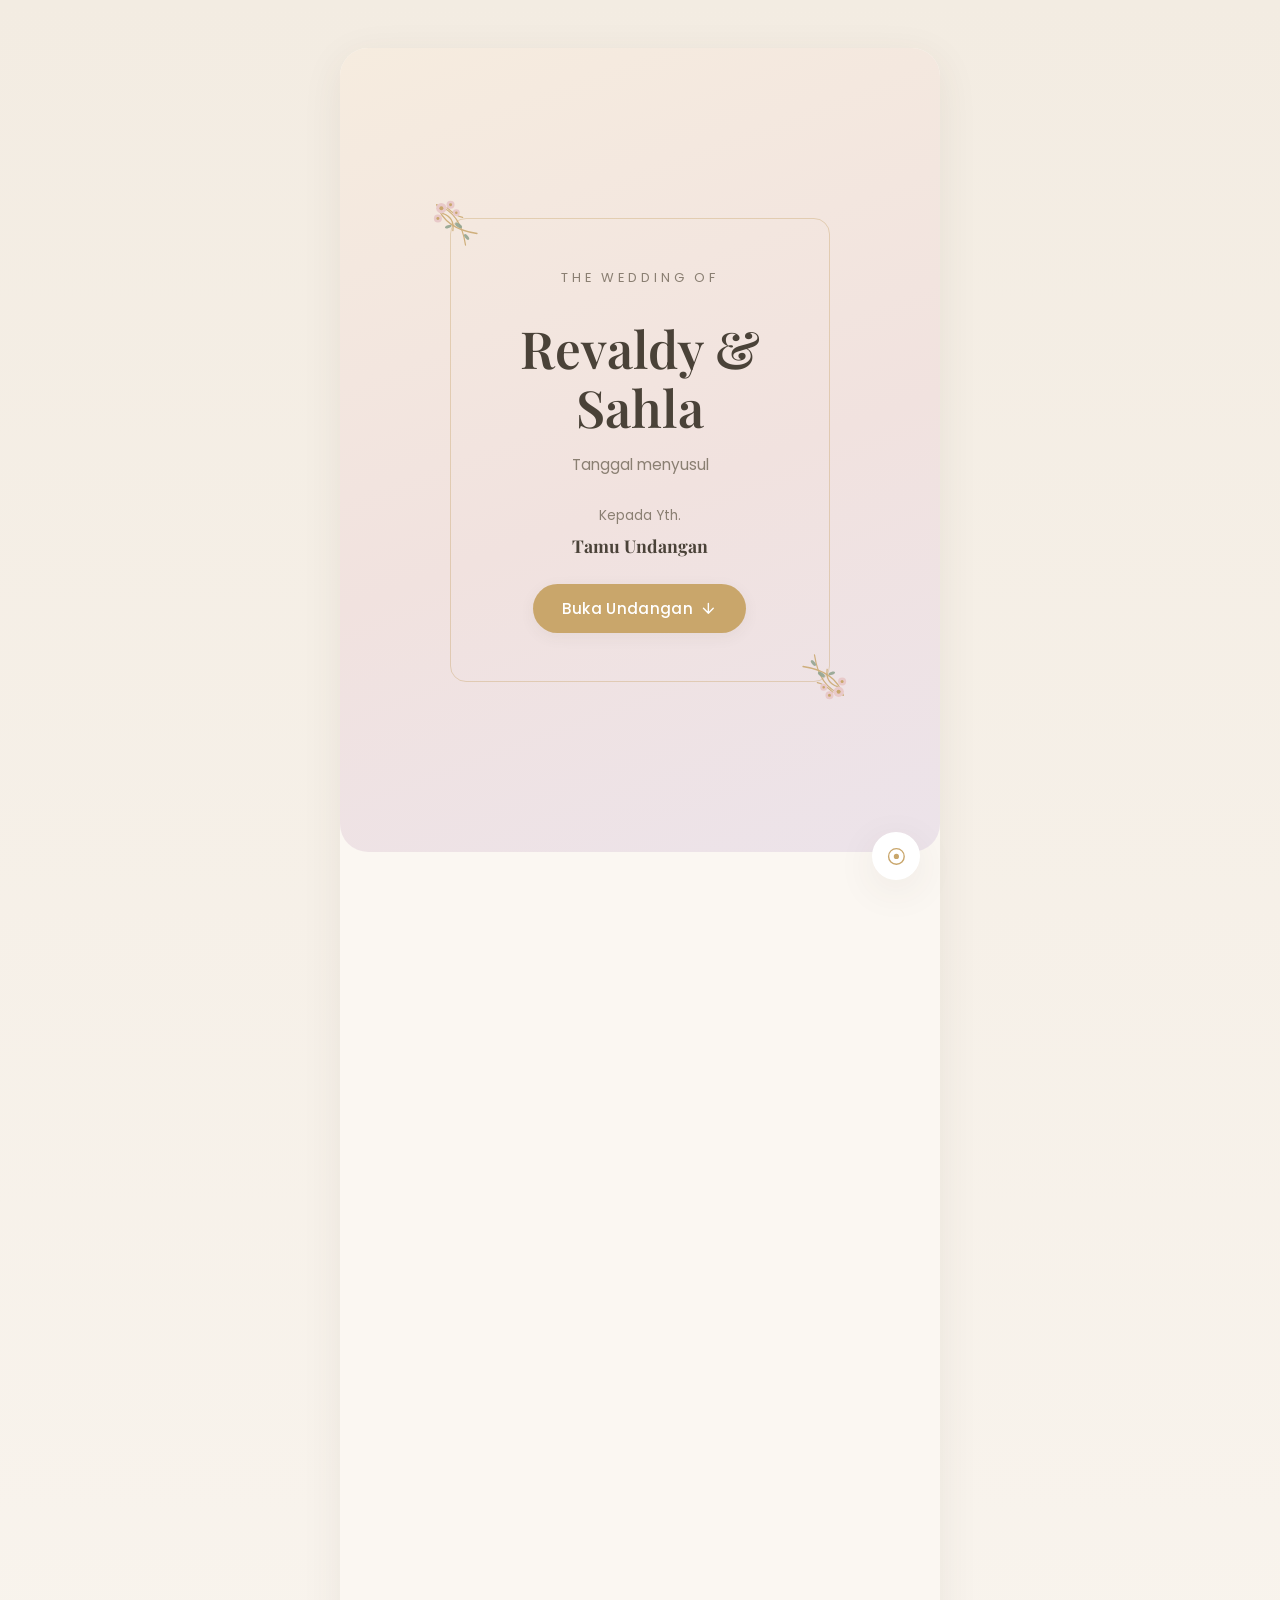
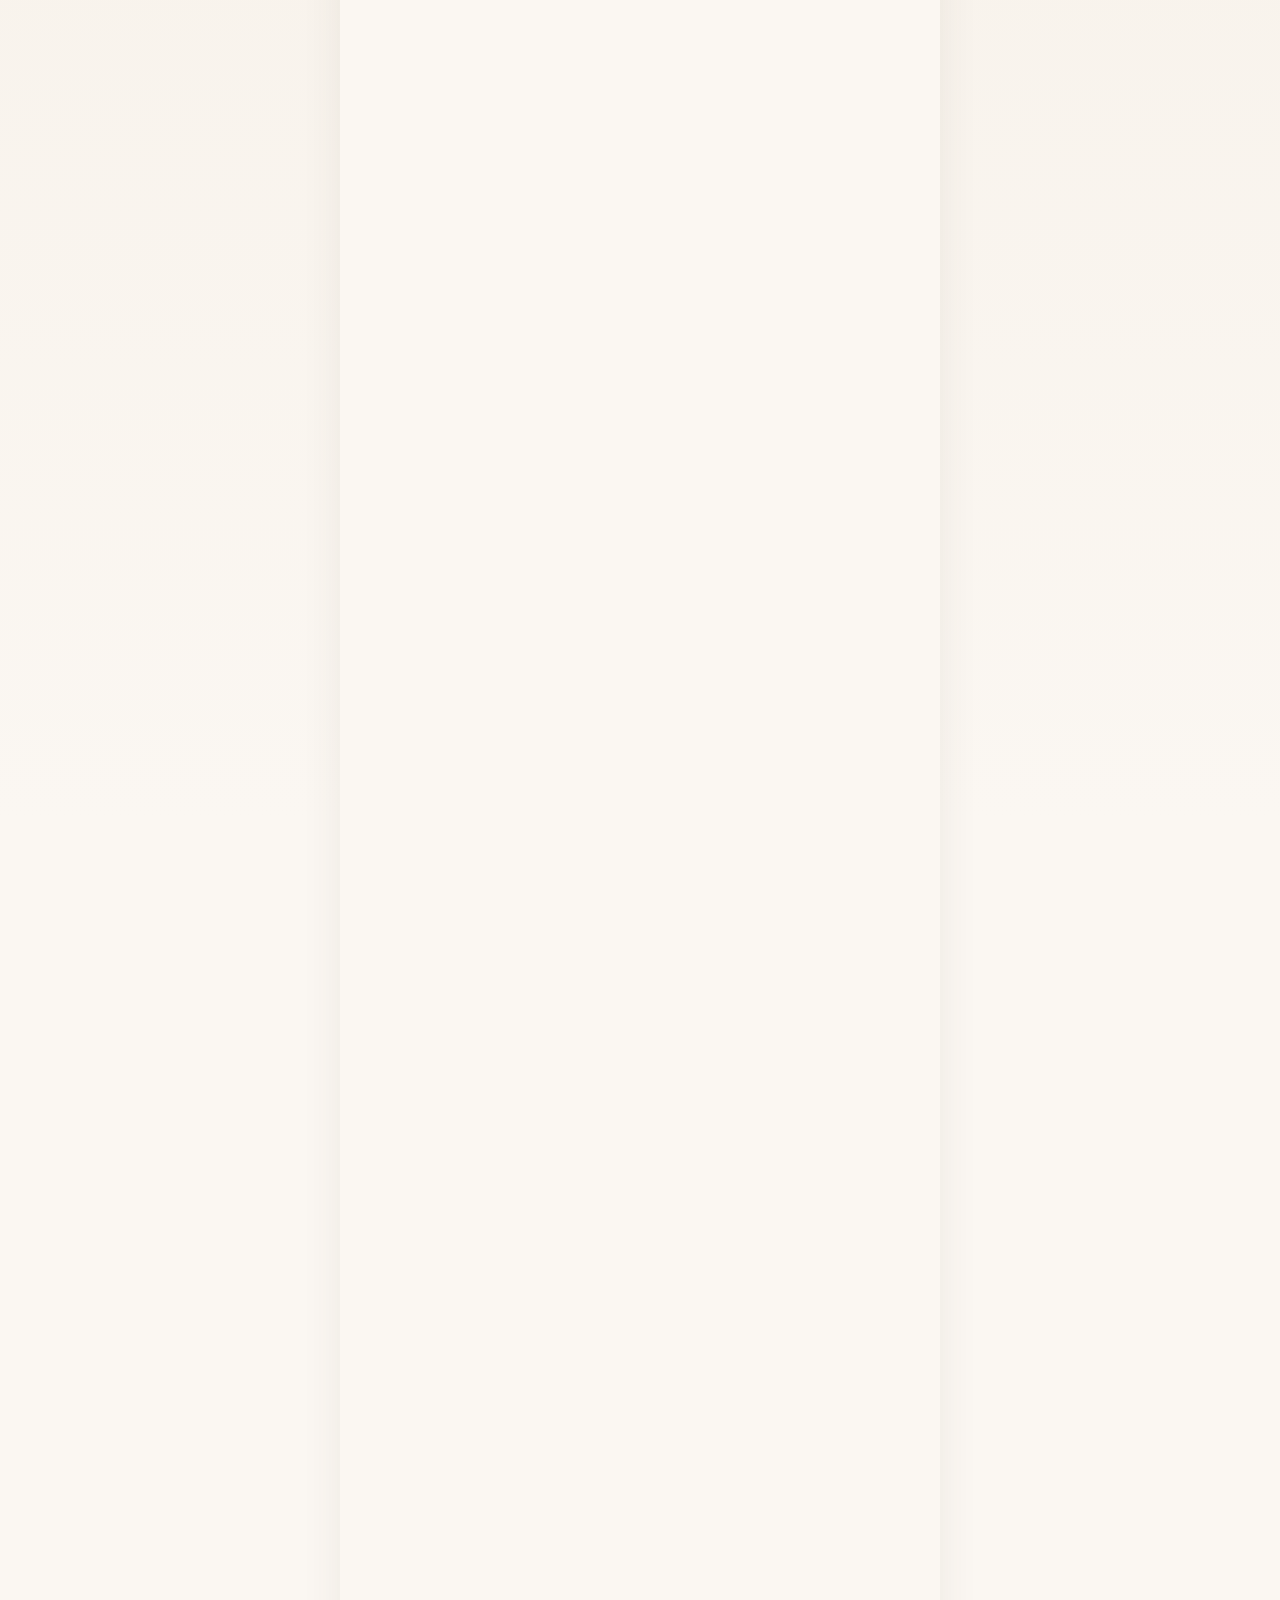
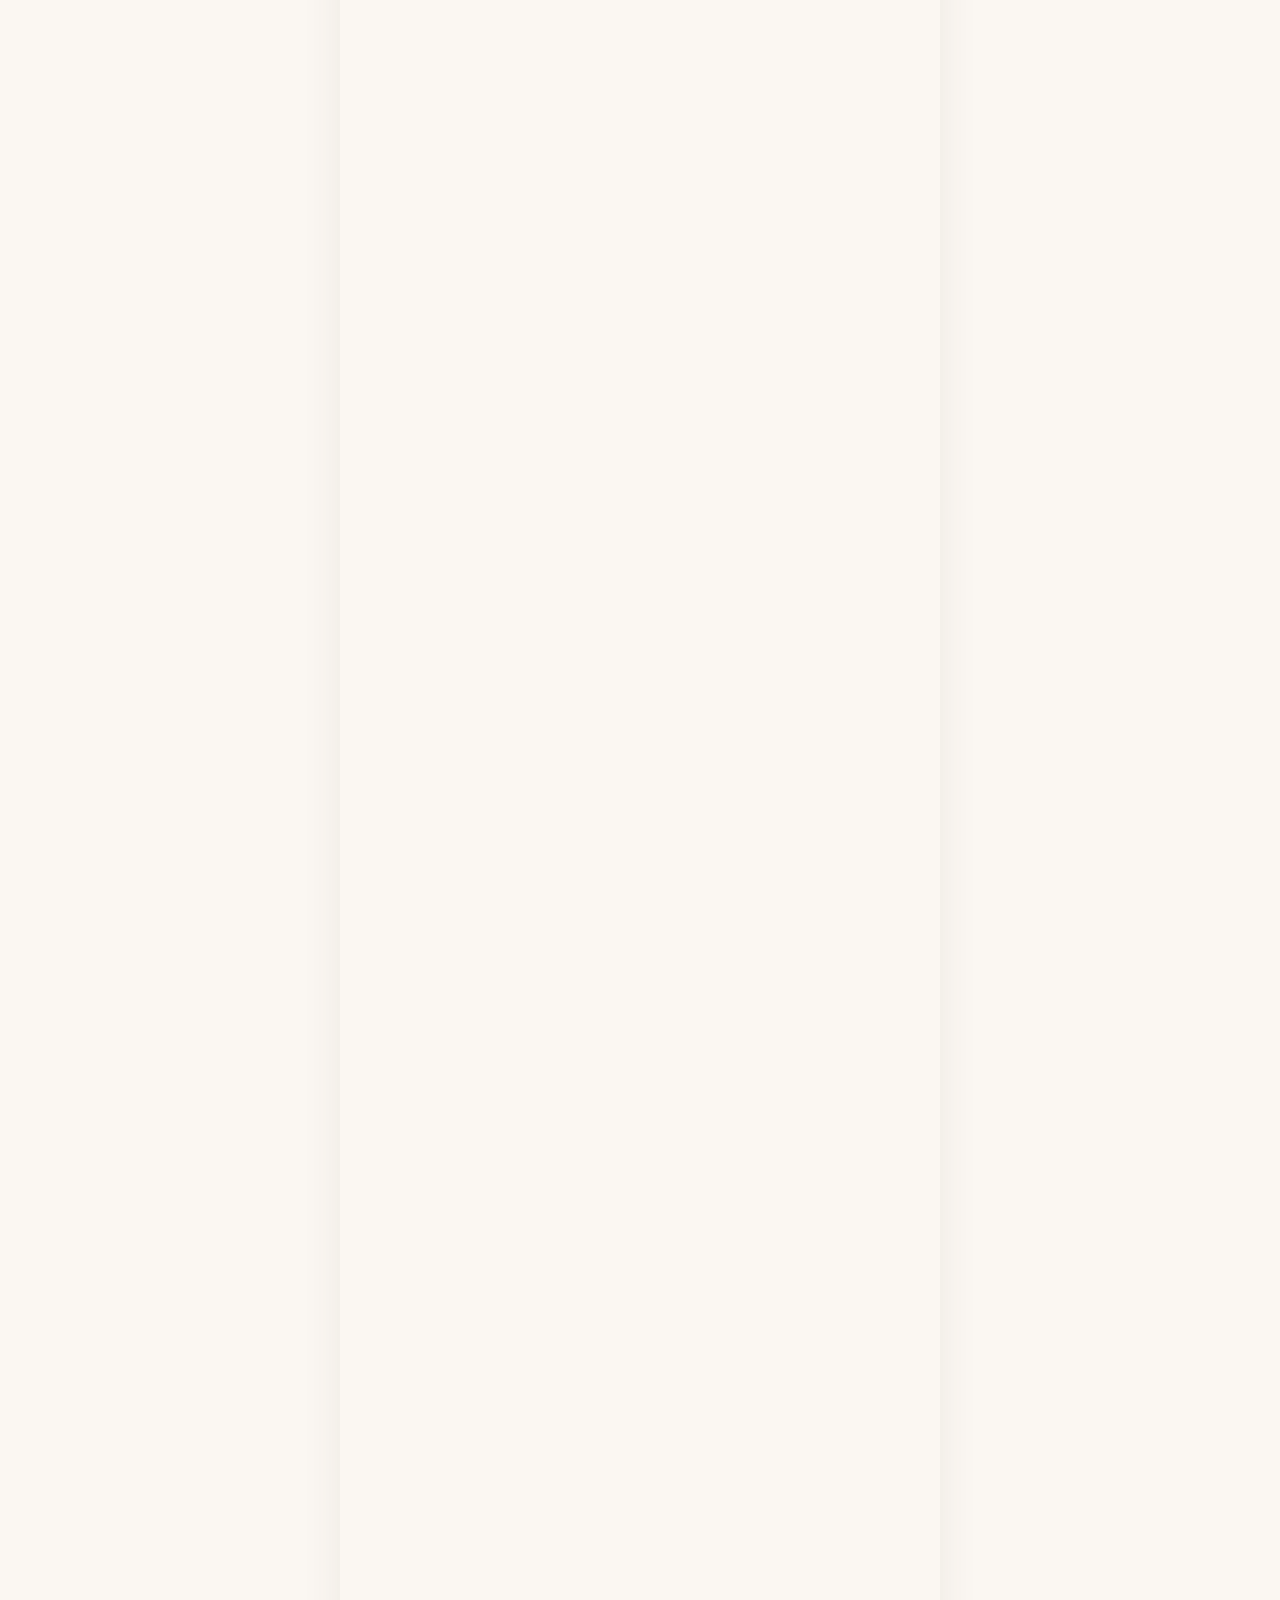
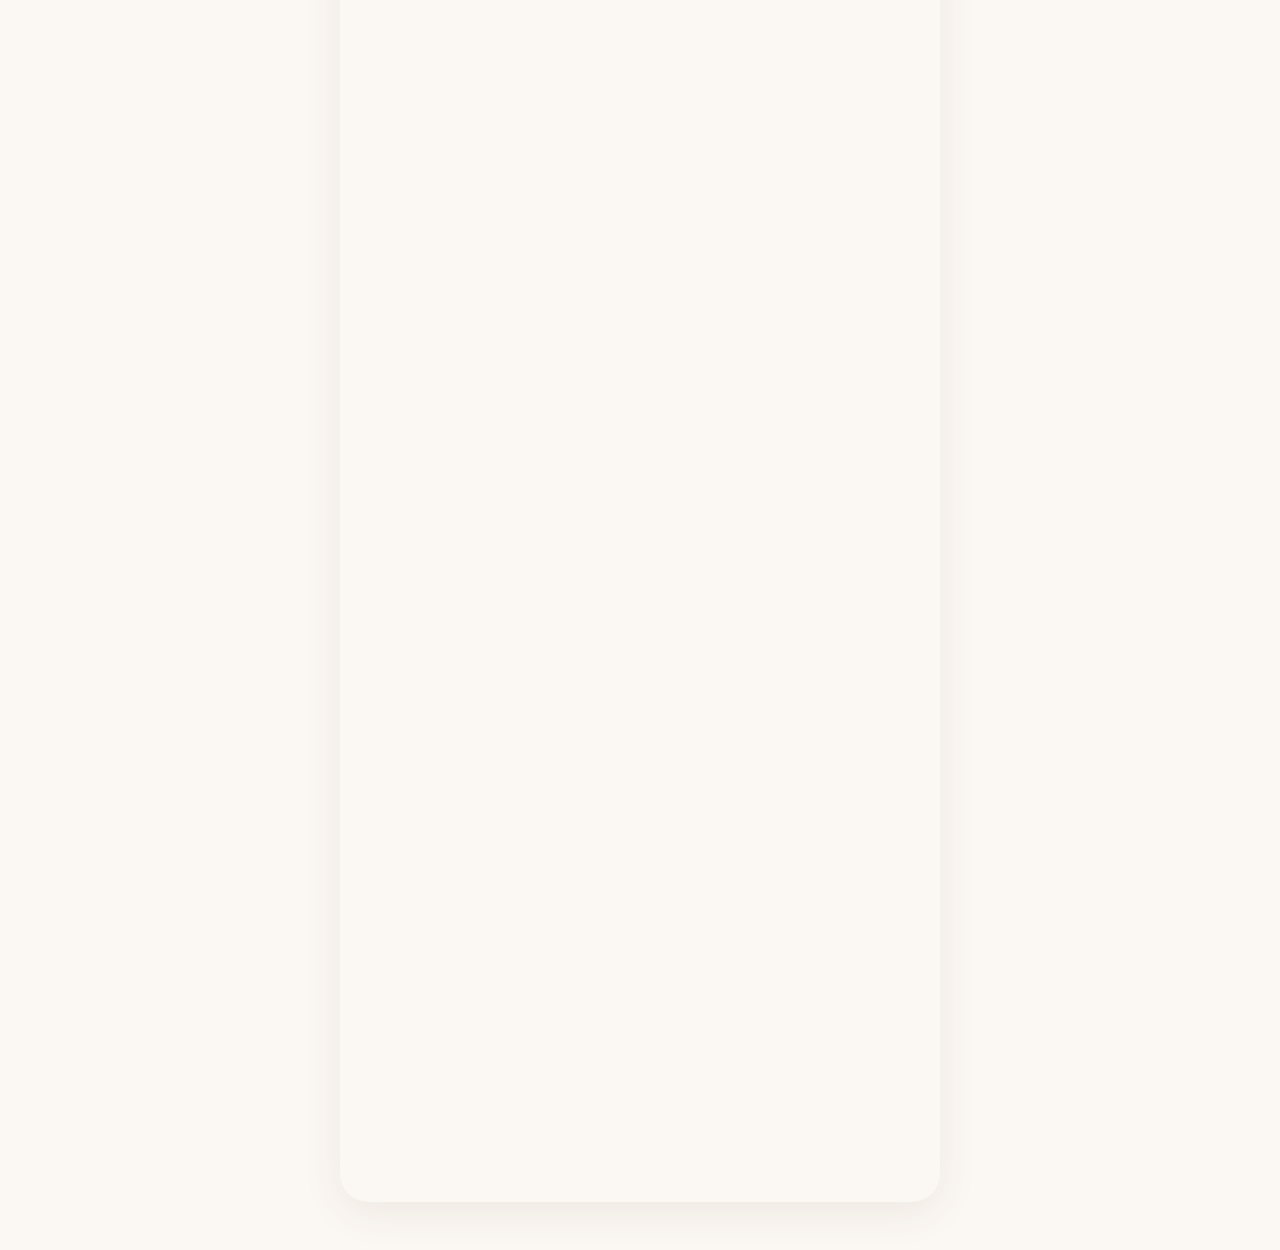
==== revaldy-sahla/index.html @ d9911d22 "Add wedding invitation for Revaldy & Sahla New couple folder duplicated from /demo/, following the s" ====
<!doctype html>
<html lang="id">
<head>
  <meta charset="UTF-8" />
  <meta name="viewport" content="width=device-width, initial-scale=1, viewport-fit=cover" />
  <title>Undangan Pernikahan Revaldy & Sahla</title>
  <meta name="description" content="Undangan pernikahan digital Revaldy & Sahla — dipersembahkan oleh Mounstory." />
  <link rel="preconnect" href="https://fonts.googleapis.com" />
  <link rel="preconnect" href="https://fonts.gstatic.com" crossorigin />
  <link href="https://fonts.googleapis.com/css2?family=Playfair+Display:wght@500;600;700&family=Poppins:wght@300;400;500;600&display=swap" rel="stylesheet" />
  <link rel="stylesheet" href="../assets/css/base.css" />
  <link rel="stylesheet" href="../assets/css/invitation.css" />
  <link rel="stylesheet" href="style.css" />
</head>
<body>

  <!-- Cover / opening screen -->
  <div class="cover" id="cover">
    <div class="cover__frame">
      <p class="cover__eyebrow">The Wedding Of</p>
      <h1 class="cover__names" id="coverNames">&nbsp;</h1>
      <p class="cover__date" id="coverDate"></p>
      <p class="cover__guest">
        Kepada Yth.
        <strong id="guestNamePreview"><span id="guestName">Tamu Undangan</span></strong>
      </p>
      <button type="button" class="btn btn-primary cover__open-btn" id="openInvitationBtn">
        Buka Undangan
        <svg viewBox="0 0 24 24" fill="none" stroke="currentColor" stroke-width="2" stroke-linecap="round" stroke-linejoin="round"><path d="M12 5v14M19 12l-7 7-7-7"/></svg>
      </button>
    </div>
  </div>

  <div class="invitation-shell">
    <main class="invitation-content" id="invitationContent">

      <!-- Sapaan personal -->
      <section class="section greeting">
        <p class="eyebrow reveal">Undangan Pernikahan</p>
        <h2 class="greeting__names reveal reveal-delay-1" id="greetingNames" style="font-family: var(--font-serif); font-size: clamp(1.8rem, 5vw + 0.5rem, 2.6rem);">&nbsp;</h2>
        <div class="ornament reveal reveal-delay-1"></div>
        <p class="greeting__to reveal reveal-delay-2" style="margin-top: 1.75rem;">Kepada Yth. Bapak/Ibu/Saudara/i</p>
        <p class="greeting__name reveal reveal-delay-2" id="guestNameDisplay">Tamu Undangan</p>
        <p class="greeting__quote reveal reveal-delay-3">
          "Dan di antara tanda-tanda kekuasaan-Nya ialah Dia menciptakan untukmu pasangan dari jenismu sendiri, supaya kamu cenderung dan merasa tenteram kepadanya, dan dijadikan-Nya di antaramu rasa kasih dan sayang." — QS. Ar-Rum: 21
        </p>
      </section>

      <!-- Countdown -->
      <section class="section">
        <div class="section__header">
          <p class="eyebrow reveal">Menuju Hari Bahagia</p>
          <h2 class="section__title reveal reveal-delay-1">Countdown</h2>
        </div>
        <div class="countdown reveal reveal-delay-2" id="countdown">
          <div class="countdown__item">
            <span class="countdown__value" data-unit="days">0</span>
            <span class="countdown__label">Hari</span>
          </div>
          <div class="countdown__item">
            <span class="countdown__value" data-unit="hours">00</span>
            <span class="countdown__label">Jam</span>
          </div>
          <div class="countdown__item">
            <span class="countdown__value" data-unit="minutes">00</span>
            <span class="countdown__label">Menit</span>
          </div>
          <div class="countdown__item">
            <span class="countdown__value" data-unit="seconds">00</span>
            <span class="countdown__label">Detik</span>
          </div>
        </div>
      </section>

      <!-- Couple profiles -->
      <section class="section">
        <div class="section__header">
          <p class="eyebrow reveal">Mempelai</p>
          <h2 class="section__title reveal reveal-delay-1">Kedua Mempelai</h2>
        </div>
        <div class="couple-grid">
          <div class="couple-card reveal reveal-delay-1">
            <img class="couple-card__photo" id="groomPhoto" src="" alt="" />
            <h3 class="couple-card__name" id="groomFullName">&nbsp;</h3>
            <p class="couple-card__order" id="groomOrder"></p>
            <p class="couple-card__parents" id="groomParents"></p>
          </div>
          <p class="couple-and reveal">&amp;</p>
          <div class="couple-card reveal reveal-delay-2">
            <img class="couple-card__photo" id="bridePhoto" src="" alt="" />
            <h3 class="couple-card__name" id="brideFullName">&nbsp;</h3>
            <p class="couple-card__order" id="brideOrder"></p>
            <p class="couple-card__parents" id="brideParents"></p>
          </div>
        </div>
      </section>

      <!-- Event details -->
      <section class="section">
        <div class="section__header">
          <p class="eyebrow reveal">Waktu &amp; Tempat</p>
          <h2 class="section__title reveal reveal-delay-1">Acara</h2>
        </div>
        <div class="event-grid">
          <div class="event-card reveal reveal-delay-1" data-event="akad">
            <p class="event-card__label"></p>
            <p class="event-card__date"></p>
            <p class="event-card__time"></p>
            <p class="event-card__venue"></p>
            <p class="event-card__address"></p>
            <a class="btn btn-outline event-card__maps" href="#" target="_blank" rel="noopener">Buka di Google Maps</a>
          </div>
          <div class="event-card reveal reveal-delay-2" data-event="resepsi">
            <p class="event-card__label"></p>
            <p class="event-card__date"></p>
            <p class="event-card__time"></p>
            <p class="event-card__venue"></p>
            <p class="event-card__address"></p>
            <a class="btn btn-outline event-card__maps" href="#" target="_blank" rel="noopener">Buka di Google Maps</a>
          </div>
        </div>
      </section>

      <!-- Gallery -->
      <section class="section">
        <div class="section__header">
          <p class="eyebrow reveal">Galeri</p>
          <h2 class="section__title reveal reveal-delay-1">Momen Kami</h2>
        </div>
        <div class="gallery-grid" id="galleryGrid"></div>
      </section>

      <!-- RSVP -->
      <section class="section">
        <div class="section__header">
          <p class="eyebrow reveal">RSVP</p>
          <h2 class="section__title reveal reveal-delay-1">Konfirmasi Kehadiran</h2>
          <p class="section__subtitle reveal reveal-delay-2">Mohon konfirmasi kehadiran Anda sebelum hari-H agar kami dapat mempersiapkan acara dengan baik.</p>
        </div>
        <form class="reveal reveal-delay-2" id="rsvpForm">
          <div class="form-field">
            <label for="rsvpName">Nama</label>
            <input type="text" id="rsvpName" name="rsvpName" placeholder="Nama lengkap" required />
          </div>
          <div class="form-field">
            <label for="rsvpGuests">Jumlah Tamu</label>
            <select id="rsvpGuests" name="rsvpGuests">
              <option value="1">1 orang</option>
              <option value="2">2 orang</option>
              <option value="3">3 orang</option>
              <option value="4">4 orang</option>
            </select>
          </div>
          <div class="form-field">
            <label>Konfirmasi Kehadiran</label>
            <div class="radio-group">
              <label class="radio-option">
                <input type="radio" name="rsvpAttendance" value="Hadir" checked />
                <span>Hadir</span>
              </label>
              <label class="radio-option">
                <input type="radio" name="rsvpAttendance" value="Tidak Hadir" />
                <span>Tidak Hadir</span>
              </label>
            </div>
          </div>
          <button type="submit" class="btn btn-primary btn-block">Kirim Konfirmasi</button>
          <p class="form-note" id="rsvpNote"></p>
        </form>
      </section>

      <!-- Digital gift / amplop -->
      <section class="section">
        <div class="section__header">
          <p class="eyebrow reveal">Amplop Digital</p>
          <h2 class="section__title reveal reveal-delay-1">Tanda Kasih</h2>
        </div>
        <p class="gift-intro reveal reveal-delay-1" id="giftNote"></p>
        <div class="reveal reveal-delay-2" id="banksList"></div>
        <div class="qris-card reveal reveal-delay-3" id="qrisCard" style="display:none;">
          <img id="qrisImage" src="" alt="QRIS" />
          <p>Scan kode QRIS di atas menggunakan aplikasi e-wallet atau m-banking favoritmu.</p>
        </div>
      </section>

      <!-- Wishes & prayers -->
      <section class="section">
        <div class="section__header">
          <p class="eyebrow reveal">Ucapan &amp; Doa</p>
          <h2 class="section__title reveal reveal-delay-1">Kirim Ucapan</h2>
        </div>
        <ul class="wishes-list reveal reveal-delay-1" id="wishesList"></ul>
        <form class="reveal reveal-delay-2" id="wishesForm">
          <div class="form-field">
            <label for="wishName">Nama</label>
            <input type="text" id="wishName" name="wishName" placeholder="Nama kamu" />
          </div>
          <div class="form-field">
            <label>Kehadiran</label>
            <div class="radio-group">
              <label class="radio-option">
                <input type="radio" name="wishAttendance" value="Hadir" checked />
                <span>Hadir</span>
              </label>
              <label class="radio-option">
                <input type="radio" name="wishAttendance" value="Tidak Hadir" />
                <span>Tidak Hadir</span>
              </label>
            </div>
          </div>
          <div class="form-field">
            <label for="wishMessage">Ucapan &amp; Doa</label>
            <textarea id="wishMessage" name="wishMessage" placeholder="Tuliskan ucapan dan doa terbaikmu..." required></textarea>
          </div>
          <button type="submit" class="btn btn-primary btn-block">Kirim Ucapan</button>
        </form>
      </section>

      <!-- Footer -->
      <footer class="invitation-footer">
        <p class="invitation-footer__quote reveal">Terima kasih atas doa dan restu yang telah diberikan.</p>
        <p class="reveal reveal-delay-1" id="footerNames">&nbsp;</p>
        <p class="reveal reveal-delay-2" style="margin-top: 1.5rem;">Dipersembahkan oleh <a href="https://mounstory.com" style="color: var(--color-primary); text-decoration:none;">Mounstory</a></p>
      </footer>

    </main>
  </div>

  <!-- Floating music toggle -->
  <button type="button" class="music-toggle" id="musicToggle" aria-label="Putar / jeda musik">
    <svg class="music-toggle__disc" viewBox="0 0 24 24" fill="none" stroke="currentColor" stroke-width="1.6">
      <circle cx="12" cy="12" r="9"/>
      <circle cx="12" cy="12" r="2.2" fill="currentColor"/>
    </svg>
  </button>

  <!-- Gallery lightbox -->
  <div class="lightbox" id="lightbox">
    <button type="button" class="lightbox__close" aria-label="Tutup">&times;</button>
    <img src="" alt="Pratinjau galeri" />
  </div>

  <script src="../assets/js/animations.js"></script>
  <script src="../assets/js/invitation.js"></script>
  <script>
    Mounstory.Invitation.init("data.json");
    document.getElementById("guestNameDisplay").textContent = Mounstory.Invitation.getGuestName();
  </script>
</body>
</html>
---- assets/css/base.css ----
/* ==========================================================================
   Mounstory — base.css
   Shared reset, design tokens, typography and small utilities used by
   every page (portfolio landing page + every couple's invitation page).
   ========================================================================== */

:root {
  /* Palette — soft / pastel, overridable per couple via a page-level
     <style> block or a small per-folder stylesheet loaded after this one. */
  --color-bg: #fbf7f2;
  --color-surface: #ffffff;
  --color-primary: #c9a66b;      /* muted gold accent */
  --color-primary-dark: #a9865065;
  --color-secondary: #e8c9c9;    /* blush pink */
  --color-accent: #93a591;       /* soft sage */
  --color-text: #4a4238;
  --color-text-light: #8a7f72;
  --color-border: #ece2d6;
  --color-success: #7a9c7e;
  --color-danger: #c98787;

  --font-serif: "Playfair Display", "Georgia", serif;
  --font-sans: "Poppins", "Segoe UI", sans-serif;

  --radius-sm: 8px;
  --radius-md: 16px;
  --radius-lg: 28px;

  --shadow-card: 0 10px 40px rgba(74, 66, 56, 0.08);
  --shadow-soft: 0 4px 16px rgba(74, 66, 56, 0.06);

  --transition-fast: 250ms ease-in-out;
  --transition-base: 400ms ease-in-out;
  --transition-slow: 600ms ease-in-out;

  --card-max-width: 600px;
}

*,
*::before,
*::after {
  box-sizing: border-box;
}

html {
  -webkit-text-size-adjust: 100%;
  scroll-behavior: smooth;
}

body {
  margin: 0;
  background: var(--color-bg);
  color: var(--color-text);
  font-family: var(--font-sans);
  font-size: clamp(0.95rem, 0.9rem + 0.3vw, 1.05rem);
  line-height: 1.65;
  -webkit-font-smoothing: antialiased;
}

img {
  max-width: 100%;
  display: block;
}

h1, h2, h3, h4 {
  font-family: var(--font-serif);
  font-weight: 600;
  margin: 0 0 0.5em;
  color: var(--color-text);
}

p {
  margin: 0 0 1em;
}

a {
  color: inherit;
}

button {
  font-family: inherit;
}

ul, ol {
  padding-left: 1.2em;
}

/* Buttons ---------------------------------------------------------------- */

.btn {
  display: inline-flex;
  align-items: center;
  justify-content: center;
  gap: 0.5em;
  border: none;
  cursor: pointer;
  border-radius: 999px;
  padding: 0.85em 1.9em;
  font-size: clamp(0.85rem, 0.8rem + 0.2vw, 0.95rem);
  font-family: var(--font-sans);
  font-weight: 500;
  letter-spacing: 0.02em;
  text-decoration: none;
  transition: transform var(--transition-fast), box-shadow var(--transition-fast),
    opacity var(--transition-fast), background-color var(--transition-fast);
  will-change: transform;
}

.btn:active {
  transform: scale(0.96);
}

.btn:hover {
  transform: translateY(-2px) scale(1.02);
}

.btn-primary {
  background: var(--color-primary);
  color: #fff;
  box-shadow: var(--shadow-soft);
}

.btn-primary:hover {
  box-shadow: 0 8px 22px rgba(201, 166, 107, 0.35);
}

.btn-outline {
  background: transparent;
  color: var(--color-primary);
  border: 1.5px solid var(--color-primary);
}

.btn-outline:hover {
  background: rgba(201, 166, 107, 0.08);
}

.btn-block {
  width: 100%;
}

.btn:disabled {
  opacity: 0.5;
  cursor: not-allowed;
  transform: none;
}

/* Scroll reveal ------------------------------------------------------------
   Elements start hidden + offset, JS toggles .is-visible via
   IntersectionObserver when they enter the viewport. */

.reveal {
  opacity: 0;
  transform: translateY(28px);
  transition: opacity var(--transition-slow), transform var(--transition-slow);
}

.reveal.is-visible {
  opacity: 1;
  transform: translateY(0);
}

.reveal-delay-1 { transition-delay: 80ms; }
.reveal-delay-2 { transition-delay: 160ms; }
.reveal-delay-3 { transition-delay: 240ms; }
.reveal-delay-4 { transition-delay: 320ms; }

@media (prefers-reduced-motion: reduce) {
  html {
    scroll-behavior: auto;
  }
  .reveal,
  .btn,
  * {
    transition-duration: 1ms !important;
    animation-duration: 1ms !important;
  }
}

/* Small helpers ------------------------------------------------------------ */

.container {
  width: 100%;
  max-width: 1100px;
  margin: 0 auto;
  padding: 0 1.25rem;
}

.eyebrow {
  font-size: clamp(0.7rem, 0.65rem + 0.2vw, 0.8rem);
  letter-spacing: 0.25em;
  text-transform: uppercase;
  color: var(--color-primary);
  font-weight: 600;
}

.visually-hidden {
  position: absolute;
  width: 1px;
  height: 1px;
  overflow: hidden;
  clip: rect(0 0 0 0);
  white-space: nowrap;
}

.toast {
  position: fixed;
  left: 50%;
  bottom: 1.5rem;
  transform: translate(-50%, 20px);
  background: var(--color-text);
  color: #fff;
  padding: 0.7em 1.3em;
  border-radius: 999px;
  font-size: 0.85rem;
  opacity: 0;
  pointer-events: none;
  transition: opacity var(--transition-base), transform var(--transition-base);
  z-index: 999;
  box-shadow: var(--shadow-card);
}

.toast.is-visible {
  opacity: 1;
  transform: translate(-50%, 0);
}
---- assets/css/invitation.css ----
/* ==========================================================================
   Mounstory — invitation.css
   Styles for a single couple's invitation page (e.g. /demo/index.html).
   Mobile-first; the card is centered with a max-width from the tablet
   breakpoint up so it keeps reading like an invitation card, not a website.
   ========================================================================== */

body.invitation-body {
  background: linear-gradient(180deg, #f3ece2 0%, #fbf7f2 40%);
  min-height: 100vh;
}

.invitation-shell {
  position: relative;
  width: 100%;
  max-width: var(--card-max-width);
  margin: 0 auto;
  background: var(--color-bg);
  overflow: hidden;
  min-height: 100vh;
}

@media (min-width: 480px) {
  .invitation-shell {
    box-shadow: var(--shadow-card);
    margin-top: 2rem;
    margin-bottom: 2rem;
    min-height: calc(100vh - 4rem);
    border-radius: var(--radius-lg);
  }
}

@media (min-width: 1024px) {
  .invitation-shell {
    margin-top: 3rem;
    margin-bottom: 3rem;
    min-height: calc(100vh - 6rem);
  }
}

/* Cover / opening screen --------------------------------------------------- */

.cover {
  position: fixed;
  inset: 0;
  z-index: 50;
  display: flex;
  flex-direction: column;
  align-items: center;
  justify-content: center;
  text-align: center;
  padding: 2rem 1.5rem;
  background: linear-gradient(160deg, #f6ecdf 0%, #f1e2df 55%, #ece3ea 100%);
  transition: opacity var(--transition-slow), visibility var(--transition-slow);
}

@media (min-width: 480px) {
  .cover {
    left: 50%;
    transform: translateX(-50%);
    width: 100%;
    max-width: var(--card-max-width);
    border-radius: var(--radius-lg);
    top: 2rem;
    bottom: 2rem;
    height: auto;
  }
}

@media (min-width: 1024px) {
  .cover {
    top: 3rem;
    bottom: 3rem;
  }
}

.cover.is-closing {
  opacity: 0;
  visibility: hidden;
  pointer-events: none;
}

.cover__frame {
  border: 1px solid rgba(201, 166, 107, 0.4);
  border-radius: var(--radius-md);
  padding: clamp(1.75rem, 6vw, 3rem) clamp(1.25rem, 5vw, 2rem);
  width: 100%;
  max-width: 380px;
  animation: coverFrameIn 900ms ease-in-out;
}

@keyframes coverFrameIn {
  from { opacity: 0; transform: translateY(16px); }
  to { opacity: 1; transform: translateY(0); }
}

.cover__eyebrow {
  font-size: clamp(0.7rem, 0.65rem + 0.2vw, 0.85rem);
  letter-spacing: 0.3em;
  text-transform: uppercase;
  color: var(--color-text-light);
}

.cover__names {
  font-family: var(--font-serif);
  font-size: clamp(2.1rem, 6vw + 0.5rem, 3.2rem);
  line-height: 1.15;
  margin: 0.6em 0 0.3em;
  color: var(--color-text);
}

.cover__names span {
  display: block;
  font-size: 0.5em;
  font-family: var(--font-sans);
  letter-spacing: 0.3em;
  color: var(--color-primary);
  margin: 0.3em 0;
}

.cover__date {
  font-size: clamp(0.85rem, 0.8rem + 0.2vw, 1rem);
  color: var(--color-text-light);
  margin-bottom: 1.75rem;
}

.cover__guest {
  font-size: 0.85rem;
  color: var(--color-text-light);
  margin-bottom: 1.5rem;
}

.cover__guest strong {
  display: block;
  color: var(--color-text);
  font-family: var(--font-serif);
  font-size: 1.1rem;
  margin-top: 0.2em;
}

.cover__open-btn svg {
  width: 1.1em;
  height: 1.1em;
  transition: transform var(--transition-fast);
}

.cover__open-btn:hover svg {
  transform: translateY(2px);
}

/* Content wrapper ------------------------------------------------------------ */

.invitation-content {
  opacity: 0;
  transform: translateY(24px);
  transition: opacity var(--transition-slow), transform var(--transition-slow);
}

.invitation-content.is-visible {
  opacity: 1;
  transform: translateY(0);
}

.section {
  padding: clamp(2.5rem, 8vw, 4rem) clamp(1.25rem, 6vw, 2.25rem);
  border-bottom: 1px solid var(--color-border);
}

.section:last-of-type {
  border-bottom: none;
}

.section__header {
  text-align: center;
  margin-bottom: clamp(1.75rem, 6vw, 2.5rem);
}

.section__title {
  font-size: clamp(1.6rem, 4vw + 0.5rem, 2.2rem);
}

.section__subtitle {
  color: var(--color-text-light);
  font-size: clamp(0.85rem, 0.8rem + 0.2vw, 0.95rem);
  max-width: 40ch;
  margin: 0.5em auto 0;
}

.ornament {
  width: 40px;
  height: 2px;
  background: var(--color-primary);
  margin: 0.75em auto 0;
  border-radius: 2px;
}

/* Greeting / sapaan personal -------------------------------------------------- */

.greeting {
  text-align: center;
}

.greeting__to {
  font-size: 0.8rem;
  letter-spacing: 0.15em;
  text-transform: uppercase;
  color: var(--color-text-light);
}

.greeting__name {
  font-family: var(--font-serif);
  font-size: clamp(1.4rem, 3vw + 0.8rem, 1.9rem);
  margin: 0.35em 0 1.2em;
  color: var(--color-primary);
}

.greeting__quote {
  font-size: clamp(0.85rem, 0.8rem + 0.2vw, 0.95rem);
  color: var(--color-text-light);
  font-style: italic;
  max-width: 42ch;
  margin: 0 auto;
}

/* Countdown ------------------------------------------------------------------- */

.countdown {
  display: grid;
  grid-template-columns: repeat(4, 1fr);
  gap: clamp(0.5rem, 2vw, 1rem);
  max-width: 420px;
  margin: 0 auto;
}

.countdown__item {
  background: var(--color-surface);
  border-radius: var(--radius-sm);
  padding: 0.9em 0.3em;
  text-align: center;
  box-shadow: var(--shadow-soft);
}

.countdown__value {
  font-family: var(--font-serif);
  font-size: clamp(1.4rem, 4vw + 0.5rem, 2rem);
  color: var(--color-primary);
  display: inline-block;
  transition: opacity var(--transition-fast), transform var(--transition-fast);
}

.countdown__value.is-updating {
  opacity: 0;
  transform: translateY(-6px);
}

.countdown__label {
  display: block;
  font-size: clamp(0.6rem, 0.55rem + 0.2vw, 0.72rem);
  color: var(--color-text-light);
  text-transform: uppercase;
  letter-spacing: 0.08em;
  margin-top: 0.3em;
}

/* Couple profiles --------------------------------------------------------------- */

.couple-grid {
  display: grid;
  grid-template-columns: 1fr;
  gap: 2rem;
}

.couple-card {
  text-align: center;
}

.couple-card__photo {
  width: clamp(140px, 40vw, 180px);
  height: clamp(140px, 40vw, 180px);
  border-radius: 50%;
  object-fit: cover;
  margin: 0 auto 1.1rem;
  border: 6px solid var(--color-surface);
  box-shadow: var(--shadow-soft);
}

.couple-card__name {
  font-size: clamp(1.2rem, 3vw + 0.6rem, 1.5rem);
  margin-bottom: 0.2em;
}

.couple-card__order {
  color: var(--color-text-light);
  font-size: 0.85rem;
  margin-bottom: 0.6em;
}

.couple-card__parents {
  font-size: 0.85rem;
  color: var(--color-text-light);
}

.couple-and {
  text-align: center;
  font-family: var(--font-serif);
  font-size: 1.8rem;
  color: var(--color-primary);
}

/* Event details ------------------------------------------------------------------ */

.event-grid {
  display: grid;
  grid-template-columns: 1fr;
  gap: 1.5rem;
}

.event-card {
  background: var(--color-surface);
  border-radius: var(--radius-md);
  padding: clamp(1.3rem, 5vw, 1.8rem);
  box-shadow: var(--shadow-soft);
  text-align: center;
}

.event-card__label {
  color: var(--color-primary);
  font-size: 0.78rem;
  letter-spacing: 0.2em;
  text-transform: uppercase;
  margin-bottom: 0.5em;
}

.event-card__date {
  font-family: var(--font-serif);
  font-size: clamp(1.15rem, 3vw + 0.5rem, 1.4rem);
  margin-bottom: 0.15em;
}

.event-card__time {
  color: var(--color-text-light);
  margin-bottom: 0.9em;
  font-size: 0.9rem;
}

.event-card__venue {
  font-weight: 600;
  margin-bottom: 0.2em;
}

.event-card__address {
  color: var(--color-text-light);
  font-size: 0.85rem;
  margin-bottom: 1.1em;
}

/* Gallery --------------------------------------------------------------------------- */

.gallery-grid {
  display: grid;
  grid-template-columns: repeat(2, 1fr);
  gap: 0.6rem;
}

@media (min-width: 480px) {
  .gallery-grid {
    grid-template-columns: repeat(3, 1fr);
    gap: 0.8rem;
  }
}

.gallery-grid__item {
  position: relative;
  aspect-ratio: 1 / 1;
  overflow: hidden;
  border-radius: var(--radius-sm);
  cursor: pointer;
}

.gallery-grid__item img {
  width: 100%;
  height: 100%;
  object-fit: cover;
  transition: transform var(--transition-base);
}

.gallery-grid__item:hover img {
  transform: scale(1.08);
}

.lightbox {
  position: fixed;
  inset: 0;
  z-index: 200;
  background: rgba(30, 26, 20, 0.92);
  display: flex;
  align-items: center;
  justify-content: center;
  padding: 1.5rem;
  opacity: 0;
  visibility: hidden;
  transition: opacity var(--transition-base), visibility var(--transition-base);
}

.lightbox.is-open {
  opacity: 1;
  visibility: visible;
}

.lightbox img {
  max-width: 100%;
  max-height: 85vh;
  border-radius: var(--radius-sm);
  transform: scale(0.95);
  transition: transform var(--transition-base);
}

.lightbox.is-open img {
  transform: scale(1);
}

.lightbox__close {
  position: absolute;
  top: 1.25rem;
  right: 1.25rem;
  background: rgba(255, 255, 255, 0.15);
  color: #fff;
  border: none;
  width: 2.4rem;
  height: 2.4rem;
  border-radius: 50%;
  font-size: 1.2rem;
  cursor: pointer;
  transition: background var(--transition-fast), transform var(--transition-fast);
}

.lightbox__close:hover {
  background: rgba(255, 255, 255, 0.3);
  transform: scale(1.08);
}

/* Forms (RSVP + wishes) --------------------------------------------------------------- */

.form-field {
  margin-bottom: 1.1rem;
  text-align: left;
}

.form-field label {
  display: block;
  font-size: 0.82rem;
  font-weight: 600;
  margin-bottom: 0.4em;
  color: var(--color-text);
}

.form-field input[type="text"],
.form-field input[type="number"],
.form-field select,
.form-field textarea {
  width: 100%;
  border: 1.5px solid var(--color-border);
  border-radius: var(--radius-sm);
  padding: 0.75em 0.9em;
  font-family: var(--font-sans);
  font-size: 0.92rem;
  background: var(--color-surface);
  color: var(--color-text);
  transition: border-color var(--transition-fast), box-shadow var(--transition-fast);
}

.form-field textarea {
  resize: vertical;
  min-height: 90px;
}

.form-field input:focus,
.form-field select:focus,
.form-field textarea:focus {
  outline: none;
  border-color: var(--color-primary);
  box-shadow: 0 0 0 3px rgba(201, 166, 107, 0.18);
}

.radio-group {
  display: flex;
  gap: 0.6rem;
}

.radio-option {
  flex: 1;
  position: relative;
}

.radio-option input {
  position: absolute;
  opacity: 0;
  inset: 0;
  cursor: pointer;
}

.radio-option span {
  display: block;
  text-align: center;
  border: 1.5px solid var(--color-border);
  border-radius: var(--radius-sm);
  padding: 0.7em 0.5em;
  font-size: 0.85rem;
  transition: border-color var(--transition-fast), background var(--transition-fast), color var(--transition-fast), transform var(--transition-fast);
}

.radio-option input:checked + span {
  border-color: var(--color-primary);
  background: rgba(201, 166, 107, 0.12);
  color: var(--color-primary);
  font-weight: 600;
  transform: scale(1.02);
}

.form-note {
  text-align: center;
  font-size: 0.85rem;
  color: var(--color-success);
  margin-top: 1rem;
  opacity: 0;
  max-height: 0;
  overflow: hidden;
  transition: opacity var(--transition-base), max-height var(--transition-base);
}

.form-note.is-visible {
  opacity: 1;
  max-height: 100px;
}

/* Digital gift / envelope -------------------------------------------------------------- */

.gift-intro {
  text-align: center;
  color: var(--color-text-light);
  font-size: 0.9rem;
  max-width: 42ch;
  margin: 0 auto 1.75rem;
}

.bank-card {
  background: var(--color-surface);
  border-radius: var(--radius-md);
  padding: 1.1rem 1.3rem;
  display: flex;
  align-items: center;
  justify-content: space-between;
  gap: 1rem;
  box-shadow: var(--shadow-soft);
  margin-bottom: 0.9rem;
}

.bank-card__info strong {
  display: block;
  font-size: 0.95rem;
}

.bank-card__number {
  font-family: var(--font-serif);
  font-size: 1.05rem;
  letter-spacing: 0.04em;
  margin: 0.2em 0;
}

.bank-card__name {
  color: var(--color-text-light);
  font-size: 0.8rem;
}

.bank-card__copy {
  flex-shrink: 0;
  background: var(--color-bg);
  border: 1.5px solid var(--color-border);
  border-radius: 999px;
  padding: 0.55em 1.1em;
  font-size: 0.78rem;
  cursor: pointer;
  transition: background var(--transition-fast), transform var(--transition-fast), border-color var(--transition-fast);
}

.bank-card__copy:hover {
  border-color: var(--color-primary);
  color: var(--color-primary);
}

.bank-card__copy:active {
  transform: scale(0.94);
}

.qris-card {
  text-align: center;
  background: var(--color-surface);
  border-radius: var(--radius-md);
  padding: 1.5rem;
  box-shadow: var(--shadow-soft);
  margin-top: 1.5rem;
}

.qris-card img {
  max-width: 220px;
  margin: 0 auto 0.8rem;
  border-radius: var(--radius-sm);
}

.qris-card p {
  font-size: 0.8rem;
  color: var(--color-text-light);
  margin: 0;
}

/* Wishes & prayers ------------------------------------------------------------------------ */

.wishes-list {
  list-style: none;
  margin: 0 0 1.75rem;
  padding: 0;
  max-height: 340px;
  overflow-y: auto;
  display: flex;
  flex-direction: column;
  gap: 0.8rem;
}

.wish-item {
  background: var(--color-surface);
  border-radius: var(--radius-sm);
  padding: 0.9em 1.1em;
  box-shadow: var(--shadow-soft);
  animation: wishIn var(--transition-base);
}

@keyframes wishIn {
  from { opacity: 0; transform: translateY(-8px); }
  to { opacity: 1; transform: translateY(0); }
}

.wish-item__head {
  display: flex;
  justify-content: space-between;
  align-items: baseline;
  gap: 0.5rem;
  margin-bottom: 0.25em;
}

.wish-item__name {
  font-weight: 600;
  font-size: 0.9rem;
}

.wish-item__status {
  font-size: 0.7rem;
  color: var(--color-accent);
  text-transform: uppercase;
  letter-spacing: 0.06em;
  flex-shrink: 0;
}

.wish-item__message {
  font-size: 0.87rem;
  color: var(--color-text-light);
  margin: 0;
}

/* Footer + music button ----------------------------------------------------------------- */

.invitation-footer {
  text-align: center;
  padding: 2.5rem 1.5rem 3rem;
  color: var(--color-text-light);
  font-size: 0.8rem;
}

.invitation-footer__quote {
  font-family: var(--font-serif);
  font-style: italic;
  font-size: 1.05rem;
  color: var(--color-text);
  max-width: 36ch;
  margin: 0 auto 1rem;
}

.music-toggle {
  position: fixed;
  bottom: 1.25rem;
  right: 1.25rem;
  z-index: 60;
  width: 3rem;
  height: 3rem;
  border-radius: 50%;
  border: none;
  background: var(--color-surface);
  box-shadow: var(--shadow-card);
  display: flex;
  align-items: center;
  justify-content: center;
  cursor: pointer;
  transition: transform var(--transition-fast), box-shadow var(--transition-fast);
}

.music-toggle:hover {
  transform: scale(1.08);
}

.music-toggle:active {
  transform: scale(0.92);
}

.music-toggle svg {
  width: 1.3rem;
  height: 1.3rem;
  color: var(--color-primary);
}

.music-toggle__disc {
  animation: spin 3.5s linear infinite;
  animation-play-state: paused;
}

.music-toggle.is-playing .music-toggle__disc {
  animation-play-state: running;
}

@keyframes spin {
  to { transform: rotate(360deg); }
}

@media (min-width: 480px) {
  .music-toggle {
    right: calc(50% - (min(100vw, var(--card-max-width)) / 2) + 1.25rem);
  }
}
---- revaldy-sahla/style.css ----
/* Page-specific customization for Revaldy & Sahla — same palette as the
   shared theme, with floral accents layered on top. Kept out of
   assets/css/invitation.css so /demo/ and every other couple stay plain. */

.cover__frame {
  position: relative;
}

.cover__frame::before,
.cover__frame::after {
  content: "";
  position: absolute;
  width: 92px;
  height: 92px;
  background: url("images/floral-corner.svg") no-repeat center / contain;
  pointer-events: none;
}

.cover__frame::before {
  top: -20px;
  left: -20px;
}

.cover__frame::after {
  bottom: -20px;
  right: -20px;
  transform: rotate(180deg);
}

.ornament {
  width: 96px;
  height: 24px;
  background: url("images/floral-divider.svg") no-repeat center / contain;
}

.section__header {
  position: relative;
}

.couple-card__photo {
  border-width: 5px;
}
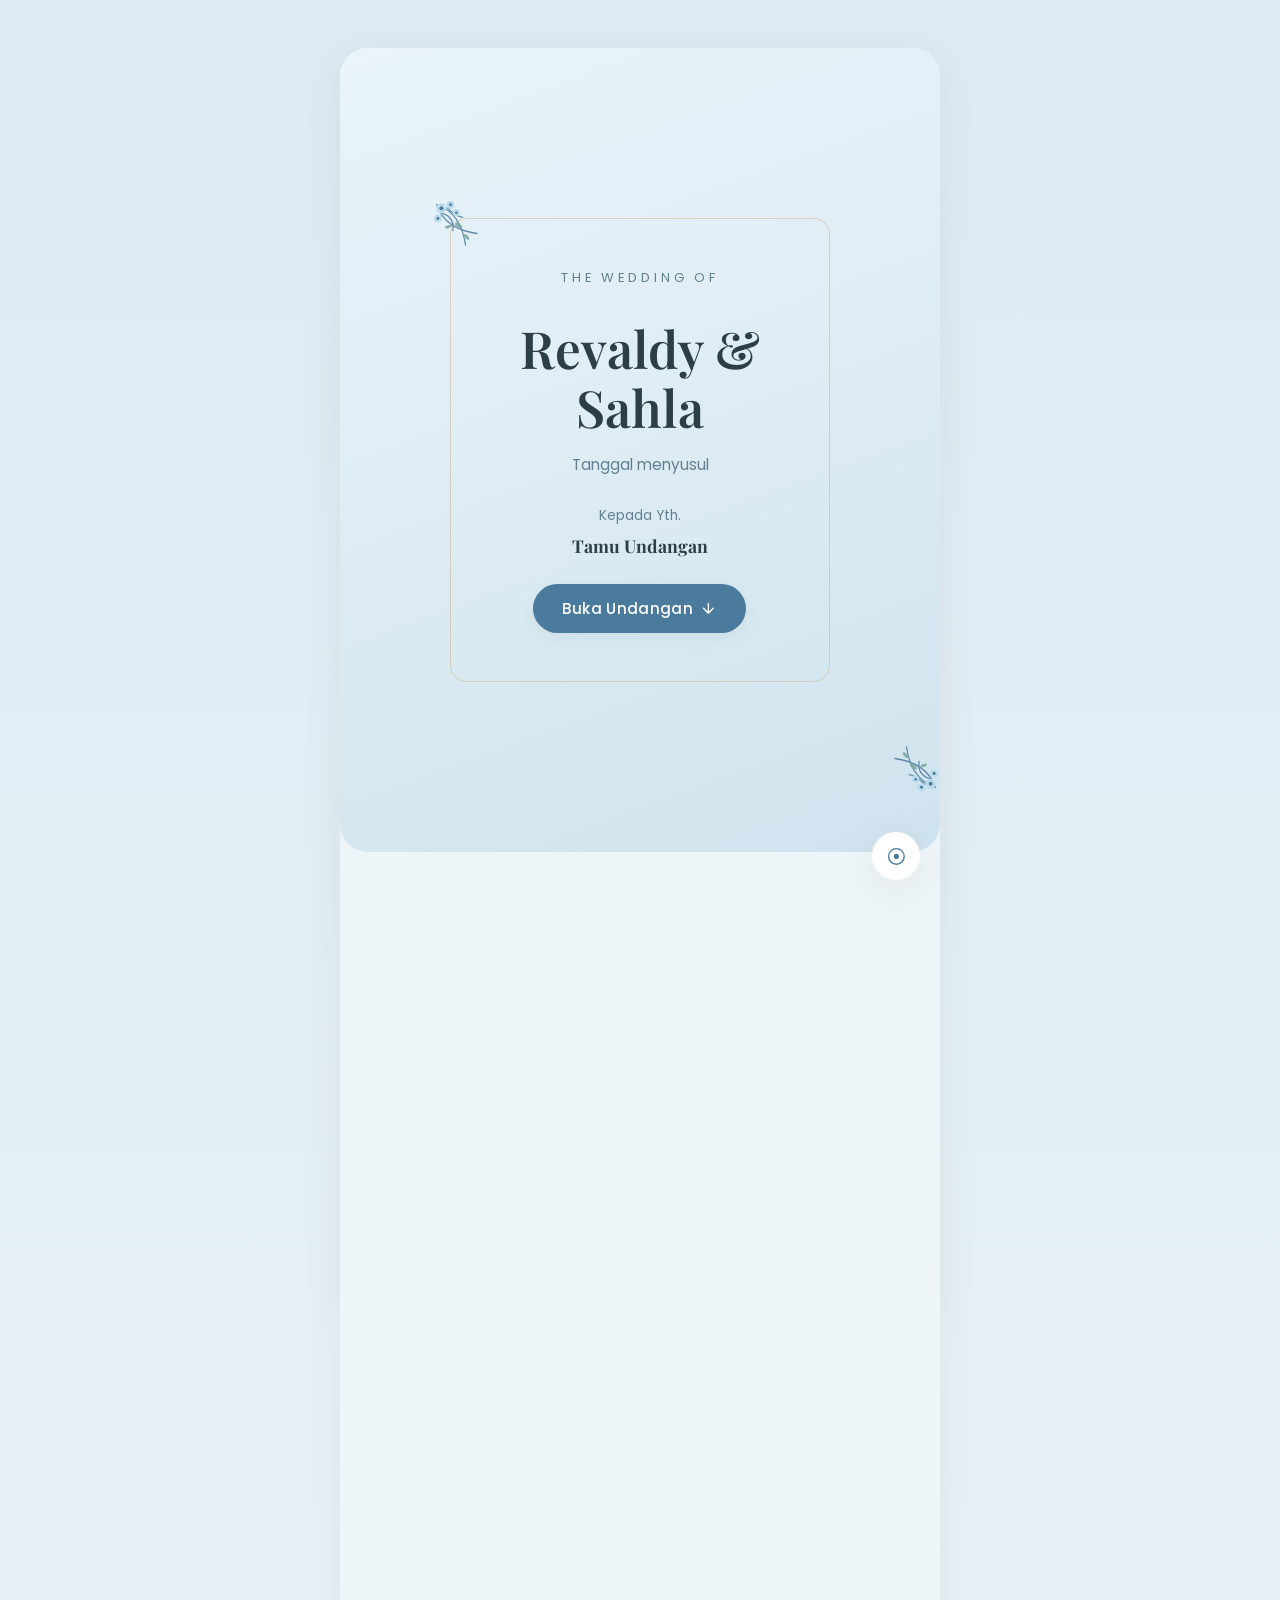
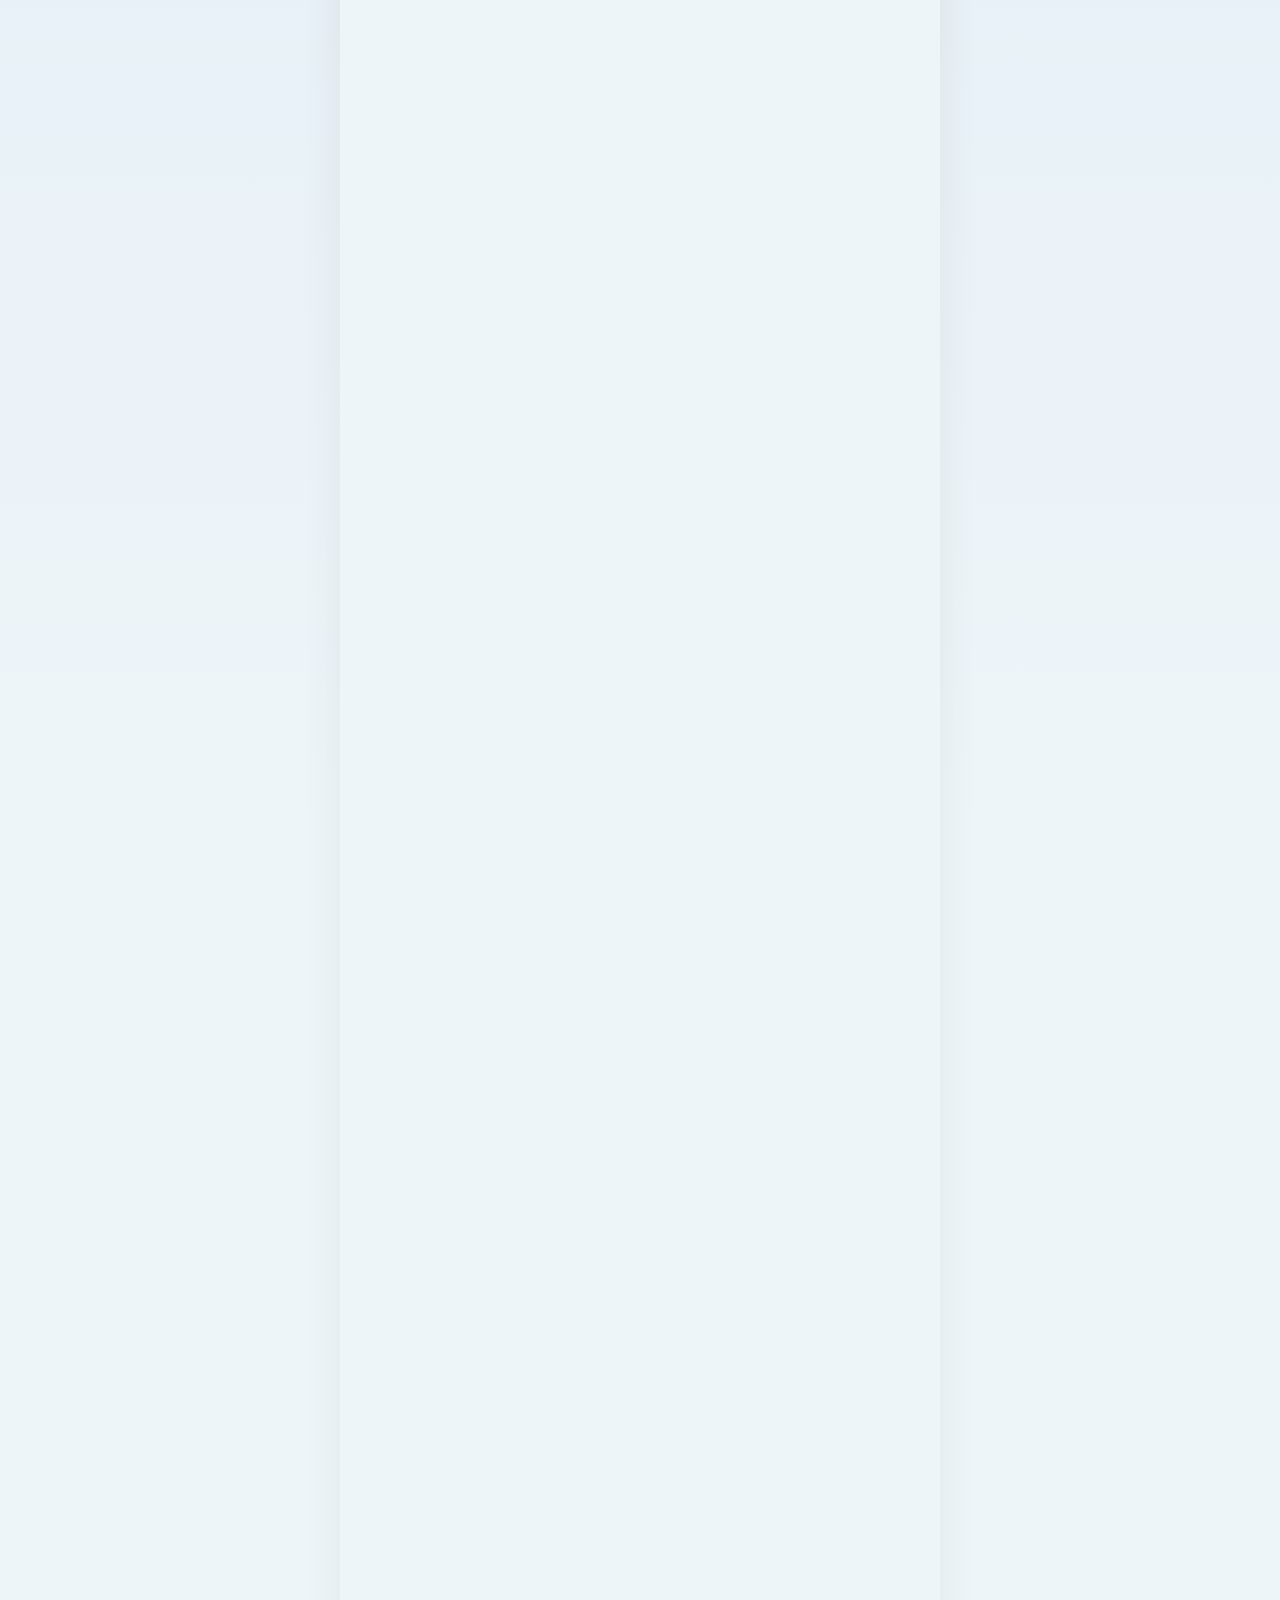
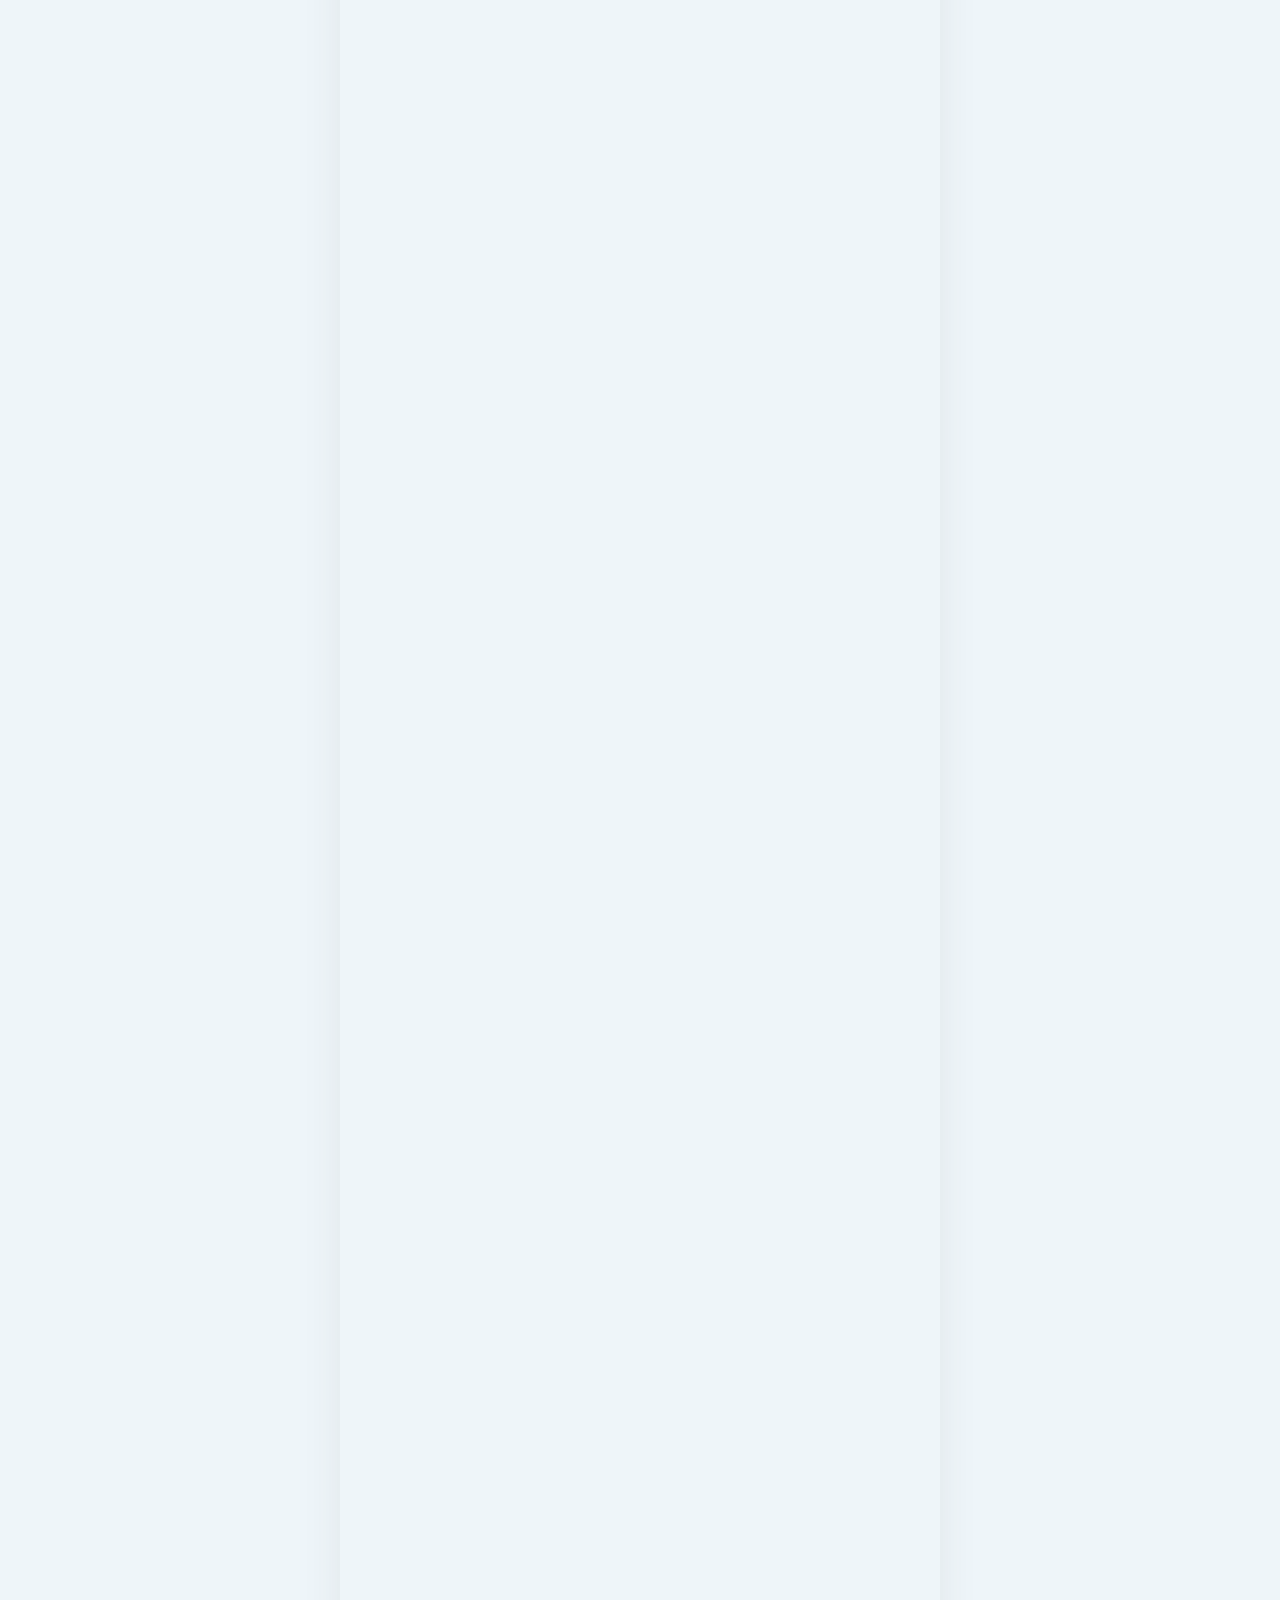
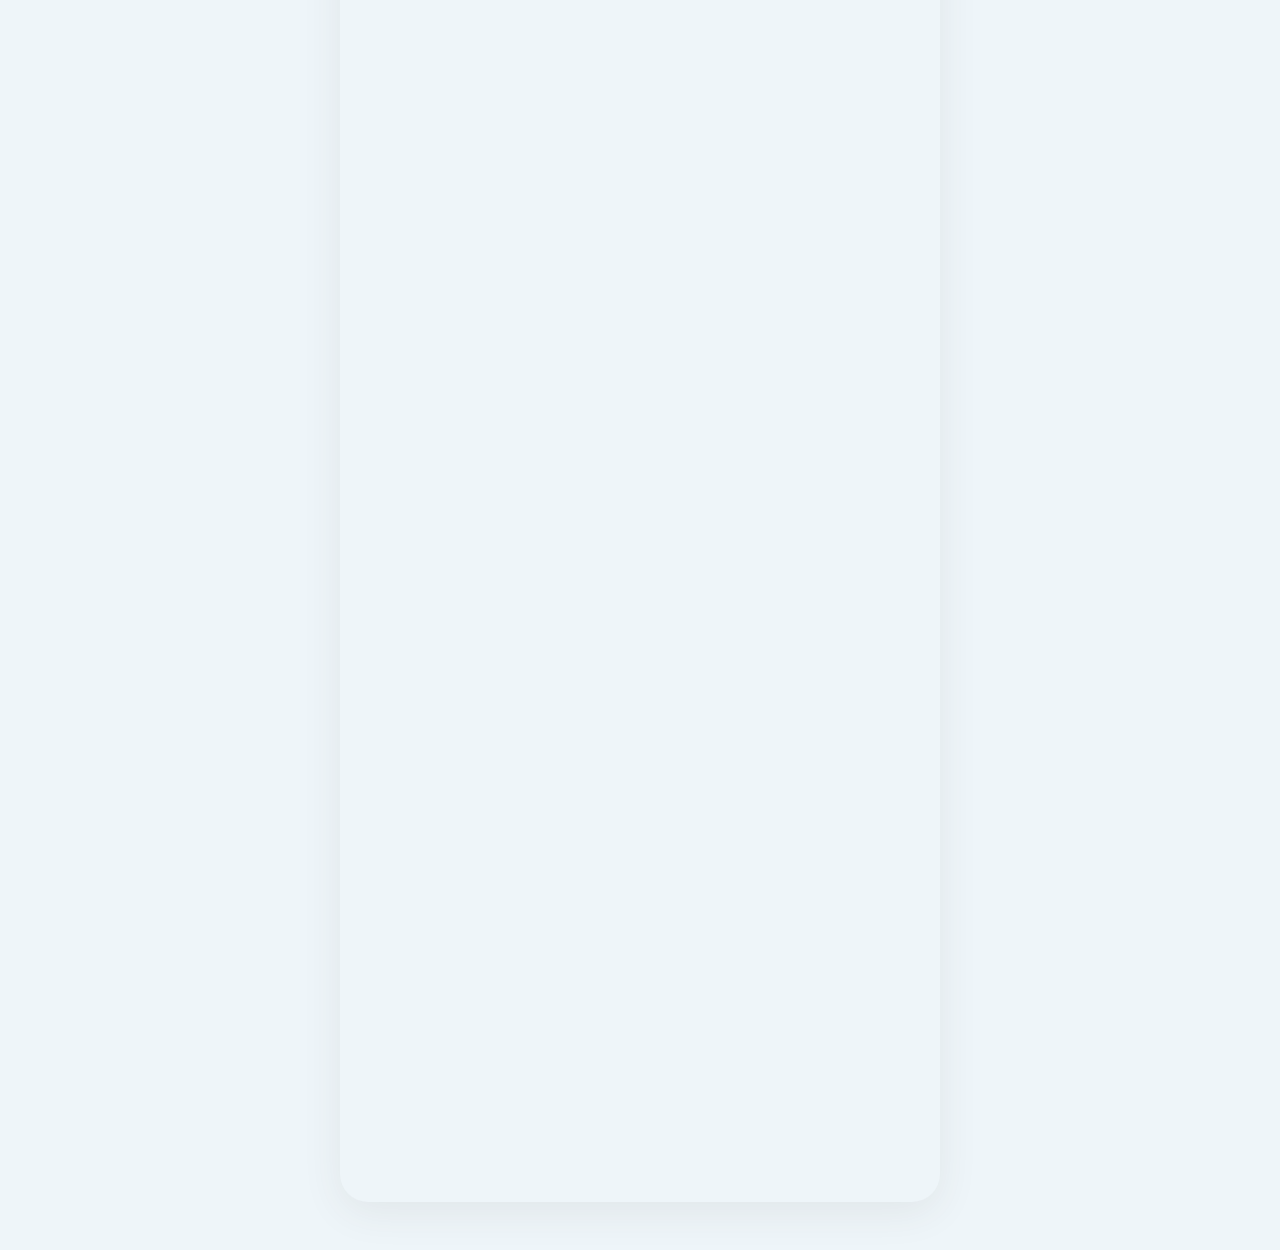
==== commit 7a384b44: "Redesign Revaldy & Sahla invitation: blue theme + falling petals - Swap the page's palette from gold" ====
--- a/revaldy-sahla/index.html
+++ b/revaldy-sahla/index.html
@@ -13,6 +13,9 @@
   <link rel="stylesheet" href="style.css" />
 </head>
 <body>
+
+  <!-- Ambient falling petals (decorative, CSS-driven, no per-frame JS) -->
+  <div class="petals" id="petals" aria-hidden="true"></div>
 
   <!-- Cover / opening screen -->
   <div class="cover" id="cover">
@@ -245,6 +248,24 @@
   <script>
     Mounstory.Invitation.init("data.json");
     document.getElementById("guestNameDisplay").textContent = Mounstory.Invitation.getGuestName();
+
+    (function () {
+      if (window.matchMedia && window.matchMedia("(prefers-reduced-motion: reduce)").matches) return;
+      var host = document.getElementById("petals");
+      if (!host) return;
+      var count = 14;
+      for (var i = 0; i < count; i++) {
+        var petal = document.createElement("div");
+        petal.className = "petal";
+        var size = 14 + Math.random() * 14;
+        petal.style.setProperty("--x", Math.random() * 100 + "%");
+        petal.style.setProperty("--size", size.toFixed(0) + "px");
+        petal.style.setProperty("--duration", (9 + Math.random() * 9).toFixed(1) + "s");
+        petal.style.setProperty("--delay", (-Math.random() * 18).toFixed(1) + "s");
+        petal.style.setProperty("--drift", (Math.random() * 120 - 60).toFixed(0) + "px");
+        host.appendChild(petal);
+      }
+    })();
   </script>
 </body>
 </html>
--- a/revaldy-sahla/style.css
+++ b/revaldy-sahla/style.css
@@ -1,6 +1,27 @@
-/* Page-specific customization for Revaldy & Sahla — same palette as the
-   shared theme, with floral accents layered on top. Kept out of
-   assets/css/invitation.css so /demo/ and every other couple stay plain. */
+/* Page-specific theme for Revaldy & Sahla — soft blue palette with
+   floral accents and an ambient falling-petals animation. Scoped to this
+   page only, so /demo/ and every other couple stay on the default theme. */
+
+:root {
+  --color-bg: #eef5f9;
+  --color-surface: #ffffff;
+  --color-primary: #4a7a9c;
+  --color-secondary: #bcdcec;
+  --color-accent: #7fa8a0;
+  --color-text: #2c3e46;
+  --color-text-light: #62808f;
+  --color-border: #d7e8f0;
+}
+
+body.invitation-body {
+  background: linear-gradient(180deg, #dceaf2 0%, #eef5f9 40%);
+}
+
+.cover {
+  background: linear-gradient(160deg, #eaf4fa 0%, #dcebf3 55%, #cfe3ee 100%);
+}
+
+/* Floral corner accents on the cover, with a slow ambient sway */
 
 .cover__frame {
   position: relative;
@@ -14,6 +35,8 @@
   height: 92px;
   background: url("images/floral-corner.svg") no-repeat center / contain;
   pointer-events: none;
+  animation: floralSway 6s ease-in-out infinite;
+  transform-origin: top left;
 }
 
 .cover__frame::before {
@@ -25,6 +48,22 @@
   bottom: -20px;
   right: -20px;
   transform: rotate(180deg);
+  transform-origin: bottom right;
+  animation-delay: -3s;
+}
+
+@keyframes floralSway {
+  0%, 100% { transform: rotate(-3deg); }
+  50% { transform: rotate(3deg); }
+}
+
+.cover__frame::after {
+  animation-name: floralSwayReverse;
+}
+
+@keyframes floralSwayReverse {
+  0%, 100% { transform: rotate(180deg) rotate(-3deg); }
+  50% { transform: rotate(180deg) rotate(3deg); }
 }
 
 .ornament {
@@ -33,10 +72,60 @@
   background: url("images/floral-divider.svg") no-repeat center / contain;
 }
 
-.section__header {
-  position: relative;
-}
-
 .couple-card__photo {
   border-width: 5px;
 }
+
+/* Ambient falling petals ---------------------------------------------------
+   Fixed layer of small flower petals drifting down the whole page. Built
+   with transform/opacity-only CSS keyframes (GPU-friendly, no layout
+   thrashing) and populated by a handful of elements from index.html, so
+   there's no per-frame JS work at all. */
+
+.petals {
+  position: fixed;
+  inset: 0;
+  z-index: 55;
+  pointer-events: none;
+  overflow: hidden;
+}
+
+.petal {
+  position: absolute;
+  top: -10vh;
+  left: var(--x, 50%);
+  width: var(--size, 22px);
+  height: var(--size, 22px);
+  background: url("images/petal-flower.svg") no-repeat center / contain;
+  opacity: 0;
+  animation: petalFall var(--duration, 12s) linear infinite;
+  animation-delay: var(--delay, 0s);
+  will-change: transform, opacity;
+}
+
+@keyframes petalFall {
+  0% {
+    transform: translate3d(0, 0, 0) rotate(0deg);
+    opacity: 0;
+  }
+  8% {
+    opacity: 0.85;
+  }
+  92% {
+    opacity: 0.85;
+  }
+  100% {
+    transform: translate3d(var(--drift, 30px), 120vh, 0) rotate(360deg);
+    opacity: 0;
+  }
+}
+
+@media (prefers-reduced-motion: reduce) {
+  .petals {
+    display: none;
+  }
+  .cover__frame::before,
+  .cover__frame::after {
+    animation: none;
+  }
+}
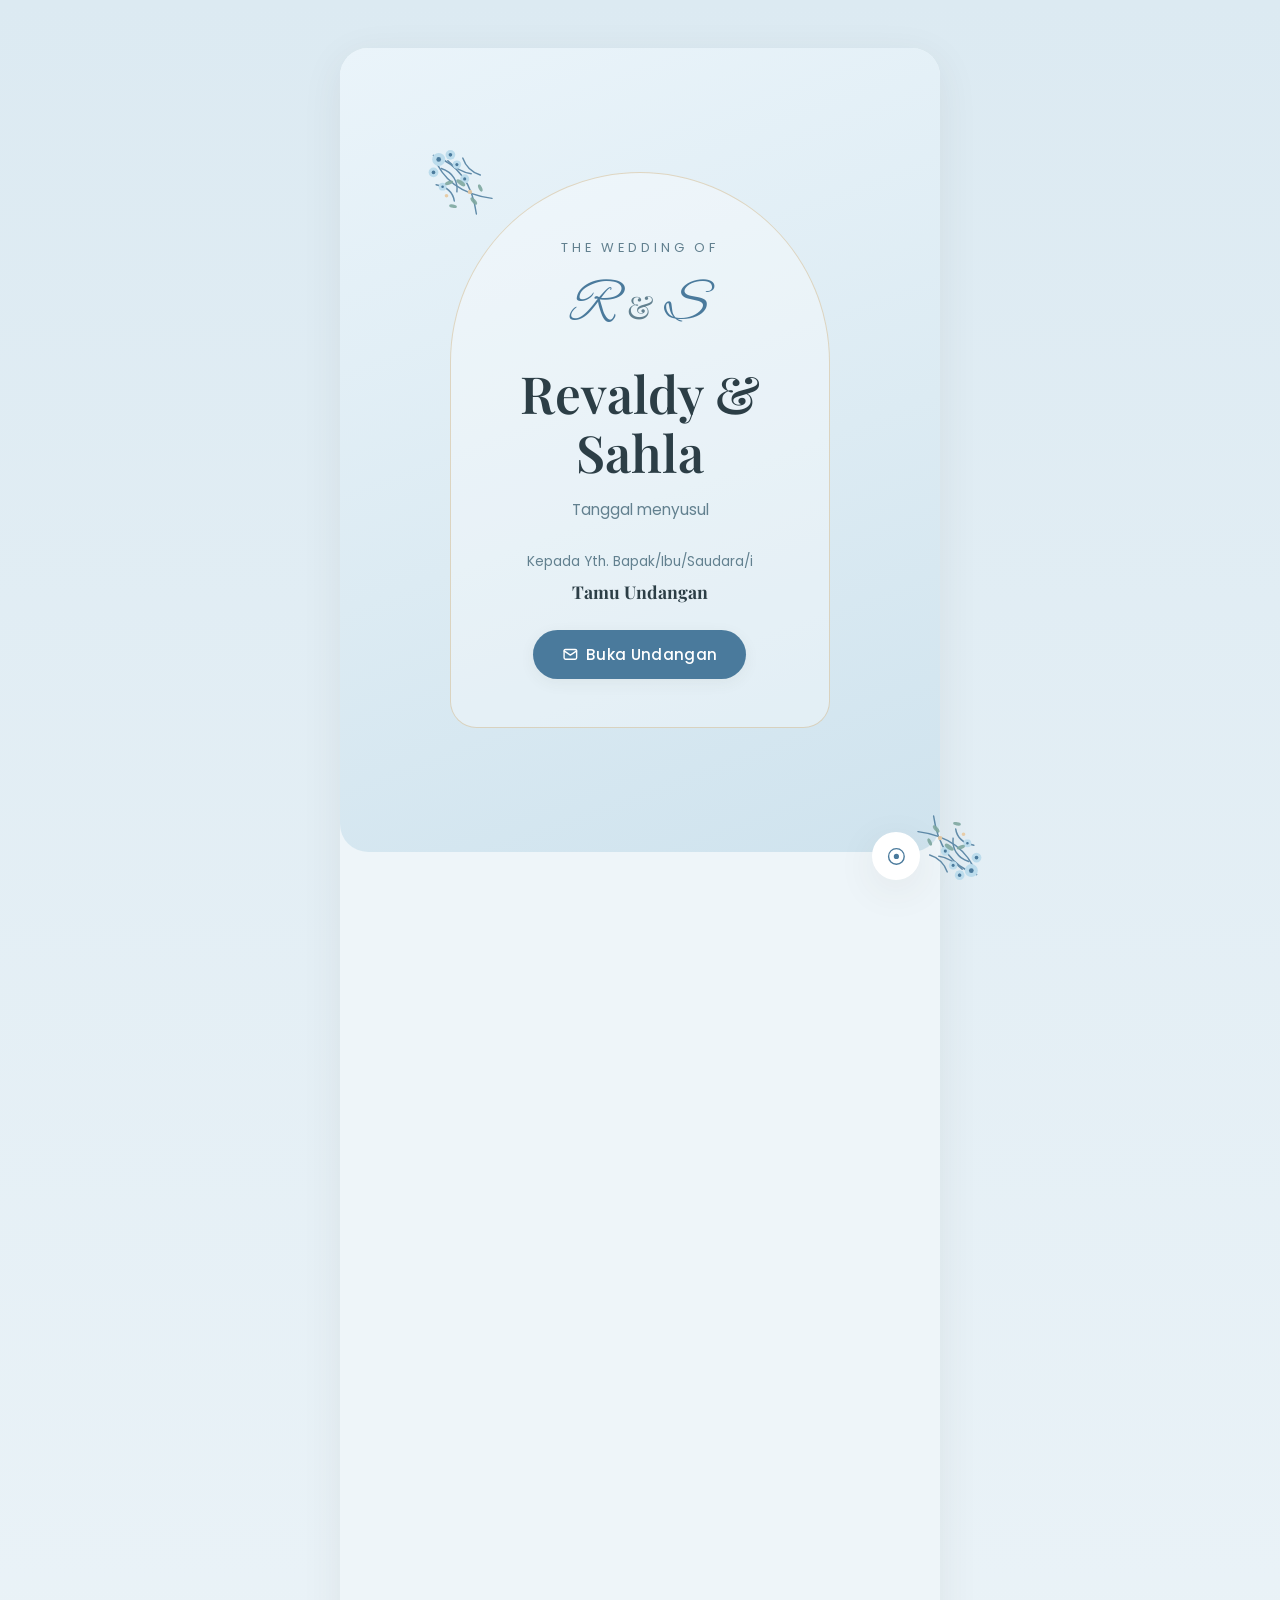
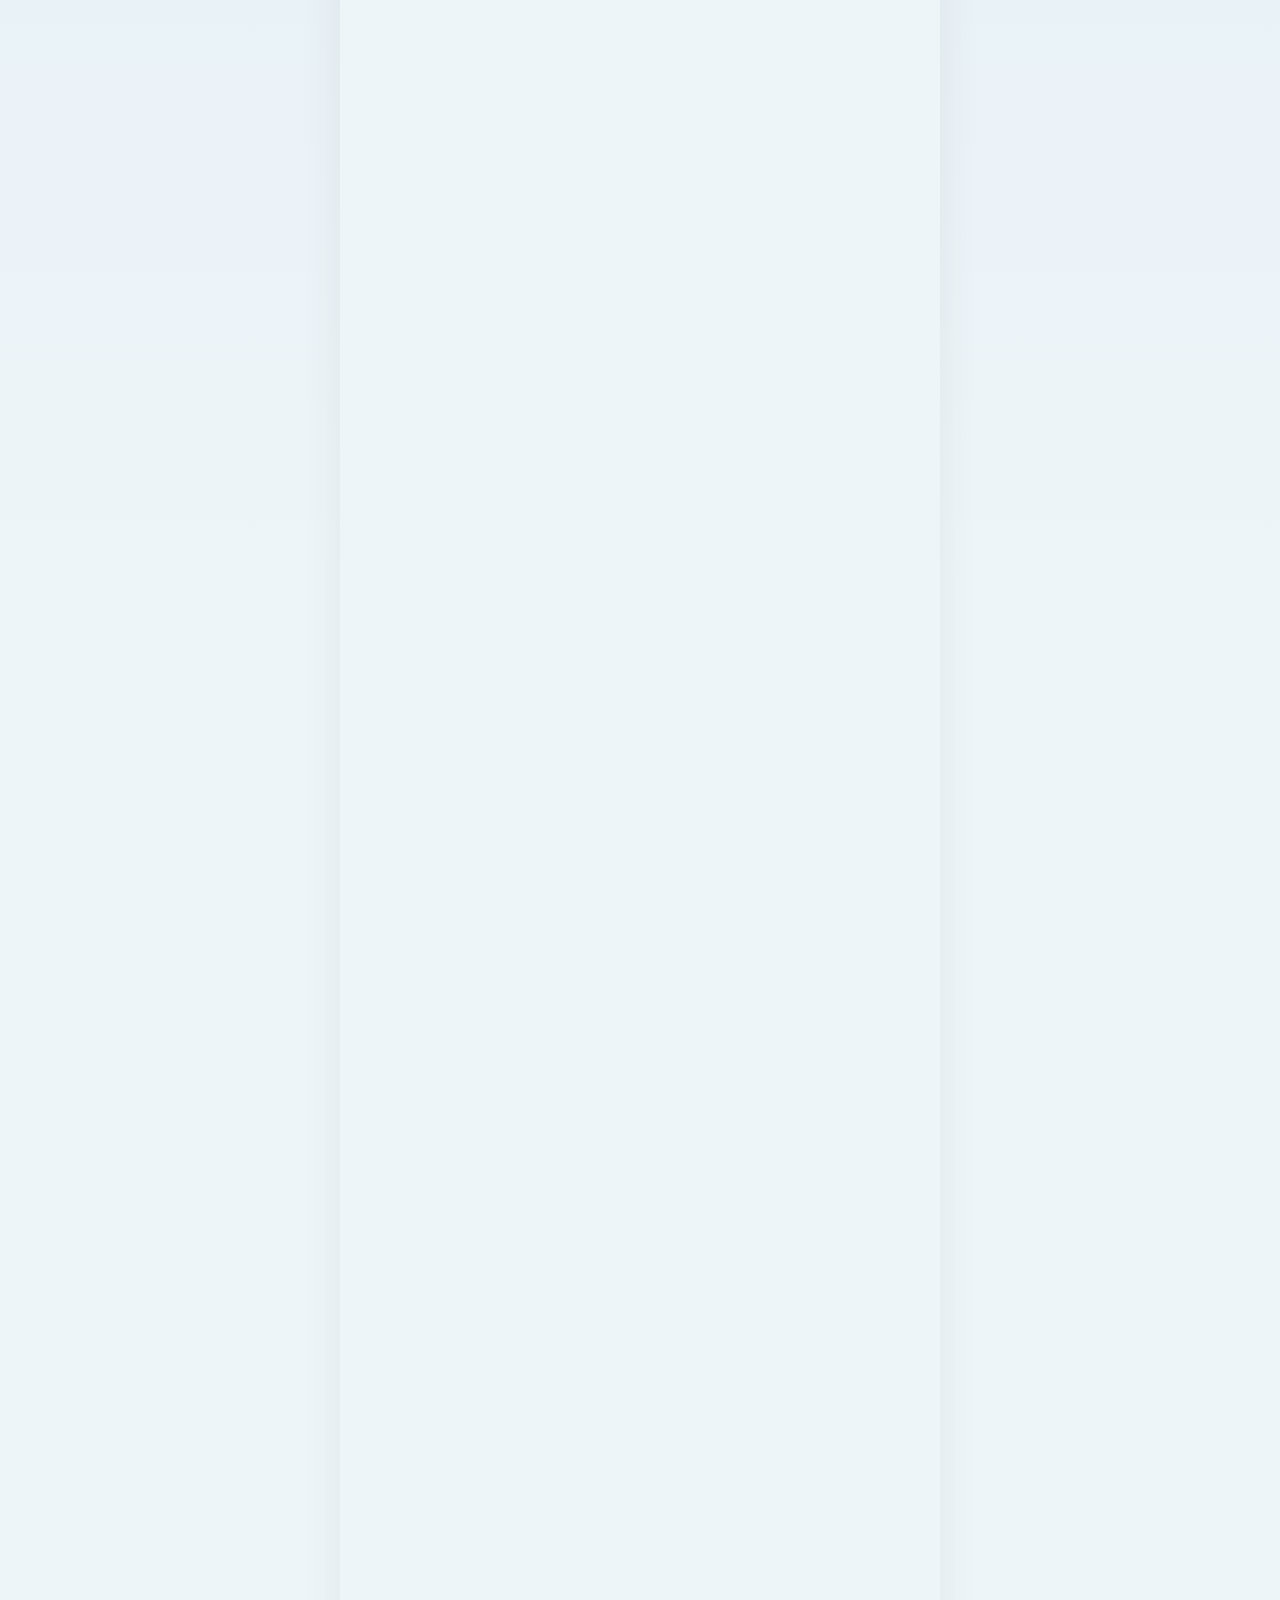
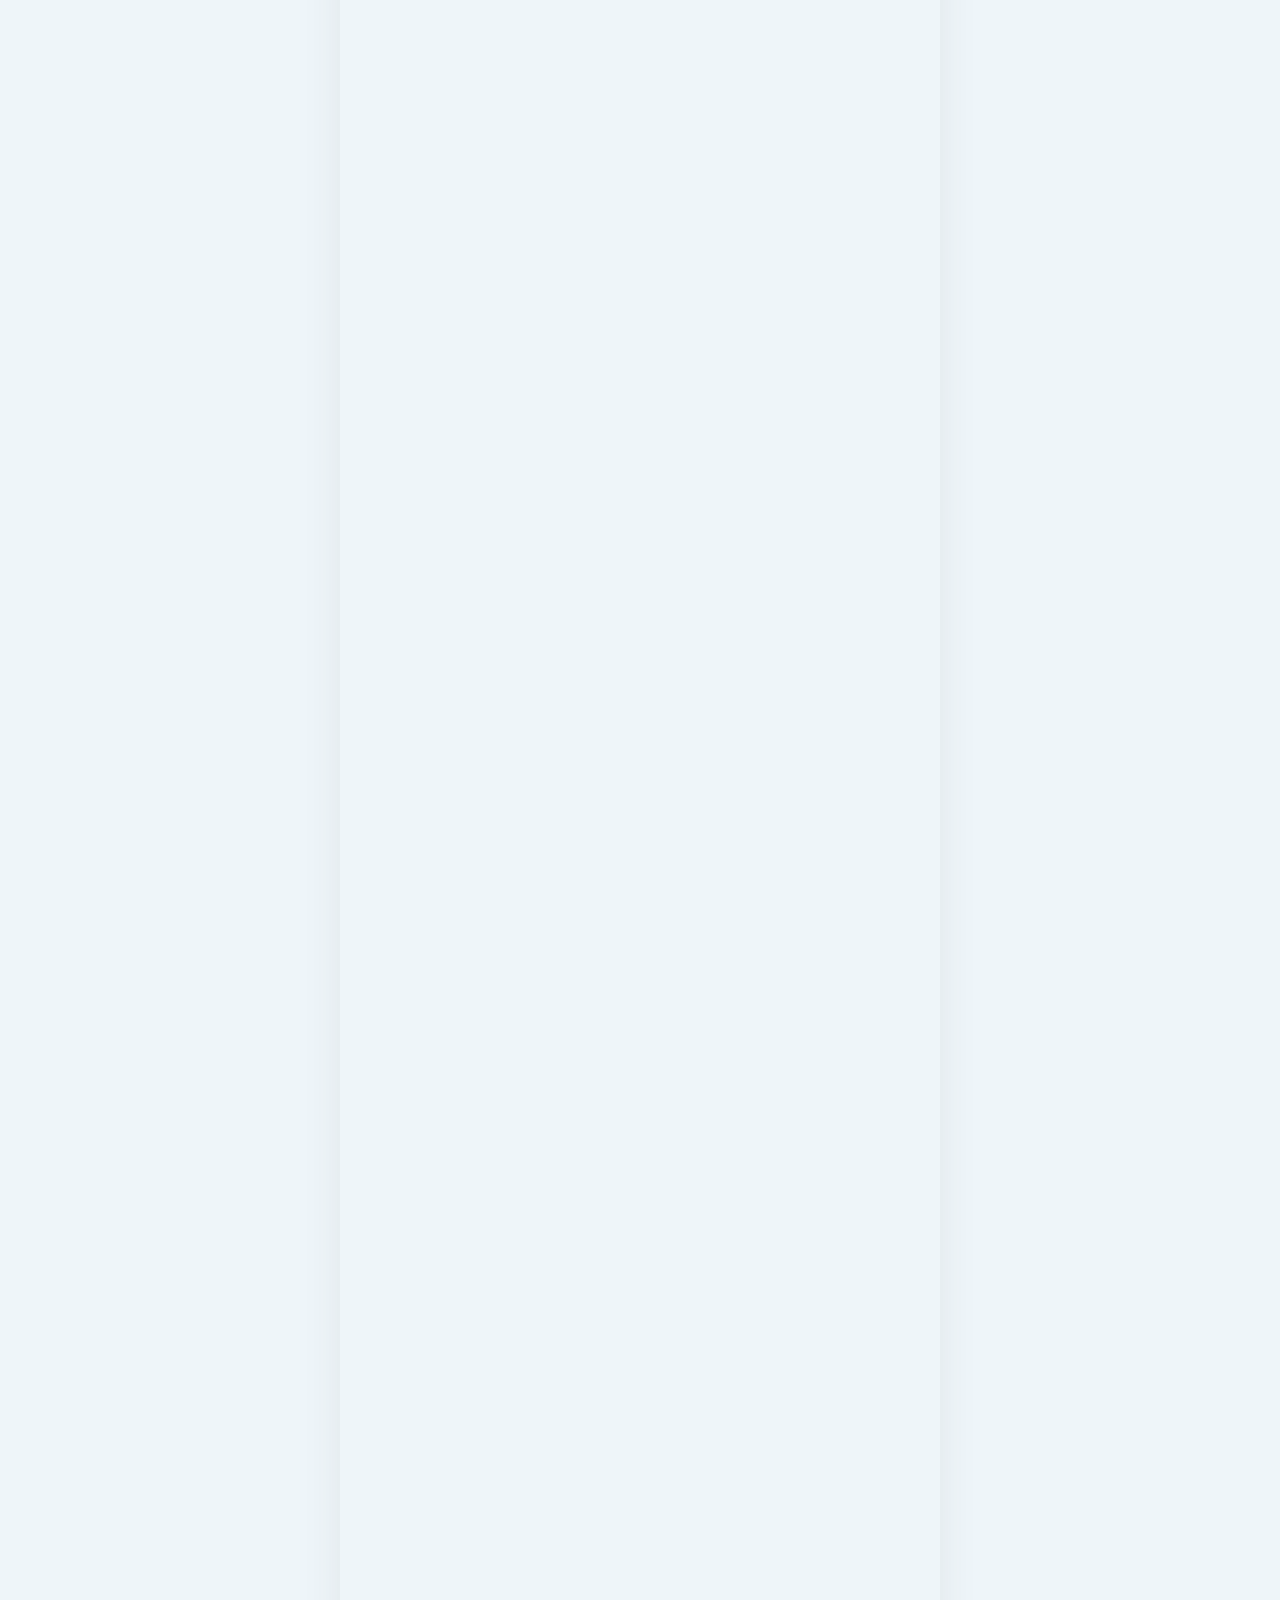
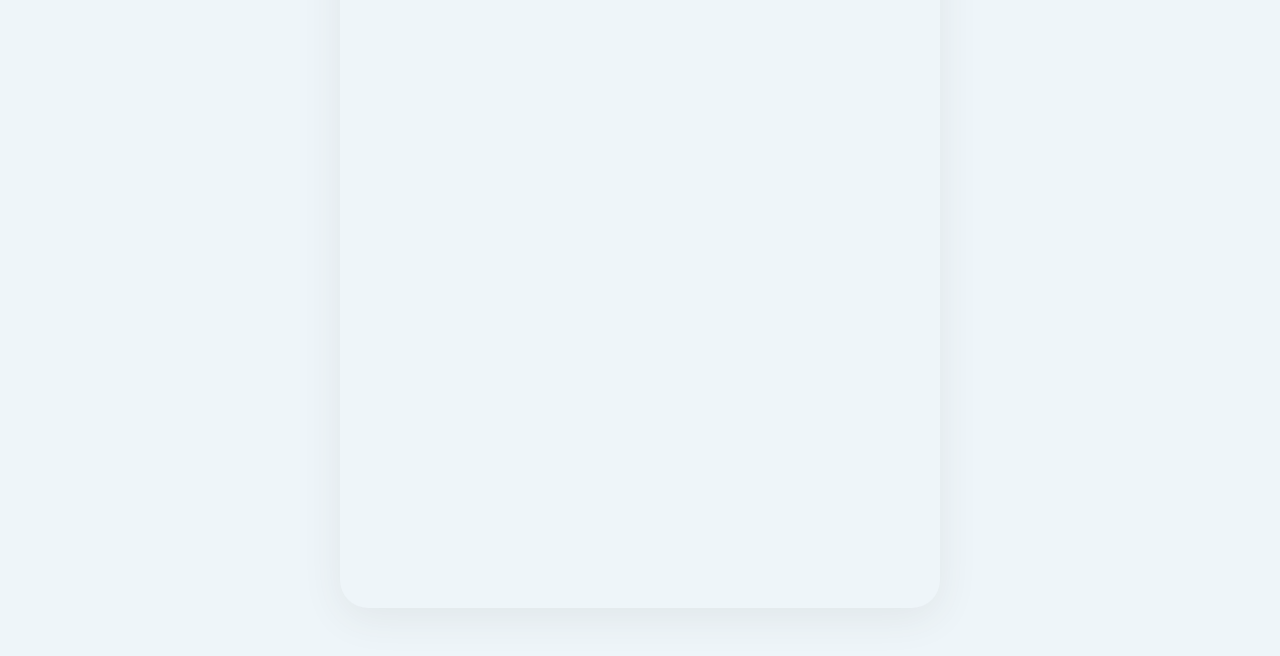
==== commit 6042689b: "Redesign Revaldy & Sahla invitation: arch card, monogram, Adab Walimah - Cover reshaped into an arch" ====
--- a/revaldy-sahla/index.html
+++ b/revaldy-sahla/index.html
@@ -7,7 +7,7 @@
   <meta name="description" content="Undangan pernikahan digital Revaldy & Sahla — dipersembahkan oleh Mounstory." />
   <link rel="preconnect" href="https://fonts.googleapis.com" />
   <link rel="preconnect" href="https://fonts.gstatic.com" crossorigin />
-  <link href="https://fonts.googleapis.com/css2?family=Playfair+Display:wght@500;600;700&family=Poppins:wght@300;400;500;600&display=swap" rel="stylesheet" />
+  <link href="https://fonts.googleapis.com/css2?family=Alex+Brush&family=Playfair+Display:wght@500;600;700&family=Poppins:wght@300;400;500;600&display=swap" rel="stylesheet" />
   <link rel="stylesheet" href="../assets/css/base.css" />
   <link rel="stylesheet" href="../assets/css/invitation.css" />
   <link rel="stylesheet" href="style.css" />
@@ -21,15 +21,16 @@
   <div class="cover" id="cover">
     <div class="cover__frame">
       <p class="cover__eyebrow">The Wedding Of</p>
+      <p class="cover__monogram">R <span>&amp;</span> S</p>
       <h1 class="cover__names" id="coverNames">&nbsp;</h1>
       <p class="cover__date" id="coverDate"></p>
       <p class="cover__guest">
-        Kepada Yth.
+        Kepada Yth. Bapak/Ibu/Saudara/i
         <strong id="guestNamePreview"><span id="guestName">Tamu Undangan</span></strong>
       </p>
       <button type="button" class="btn btn-primary cover__open-btn" id="openInvitationBtn">
+        <svg viewBox="0 0 24 24" fill="none" stroke="currentColor" stroke-width="2" stroke-linecap="round" stroke-linejoin="round"><rect x="3" y="5" width="18" height="14" rx="2"/><path d="M3 7l9 6 9-6"/></svg>
         Buka Undangan
-        <svg viewBox="0 0 24 24" fill="none" stroke="currentColor" stroke-width="2" stroke-linecap="round" stroke-linejoin="round"><path d="M12 5v14M19 12l-7 7-7-7"/></svg>
       </button>
     </div>
   </div>
@@ -124,13 +125,39 @@
         </div>
       </section>
 
-      <!-- Gallery -->
-      <section class="section">
-        <div class="section__header">
-          <p class="eyebrow reveal">Galeri</p>
-          <h2 class="section__title reveal reveal-delay-1">Momen Kami</h2>
-        </div>
-        <div class="gallery-grid" id="galleryGrid"></div>
+      <!-- Adab Walimah -->
+      <section class="section">
+        <div class="section__header">
+          <p class="eyebrow reveal">Menghadiri Undangan</p>
+          <h2 class="section__title reveal reveal-delay-1">Adab Walimah</h2>
+          <p class="section__subtitle reveal reveal-delay-2">Beberapa adab yang kami harap dapat dijaga bersama selama acara berlangsung.</p>
+        </div>
+        <div class="adab-grid">
+          <div class="adab-item reveal reveal-delay-1">
+            <span class="adab-item__icon"><svg viewBox="0 0 24 24" fill="none" stroke="currentColor" stroke-width="1.7" stroke-linecap="round" stroke-linejoin="round"><circle cx="12" cy="12" r="9"/><path d="M12 7v5l3 2"/></svg></span>
+            <p class="adab-item__label">Menjaga waktu sholat, tidak meninggalkan sholat wajib</p>
+          </div>
+          <div class="adab-item reveal reveal-delay-1">
+            <span class="adab-item__icon"><svg viewBox="0 0 24 24" fill="none" stroke="currentColor" stroke-width="1.7" stroke-linecap="round" stroke-linejoin="round"><path d="M7 11v3a5 5 0 0010 0v-3M12 3v8"/></svg></span>
+            <p class="adab-item__label">Mendoakan kebaikan untuk kedua mempelai</p>
+          </div>
+          <div class="adab-item reveal reveal-delay-2">
+            <span class="adab-item__icon"><svg viewBox="0 0 24 24" fill="none" stroke="currentColor" stroke-width="1.7" stroke-linecap="round" stroke-linejoin="round"><path d="M4 16c2-1 4-1 8-1s6 0 8 1M6 15V9a2 2 0 012-2h8a2 2 0 012 2v6"/></svg></span>
+            <p class="adab-item__label">Menjaga adab saat menyantap hidangan</p>
+          </div>
+          <div class="adab-item reveal reveal-delay-2">
+            <span class="adab-item__icon"><svg viewBox="0 0 24 24" fill="none" stroke="currentColor" stroke-width="1.7" stroke-linecap="round" stroke-linejoin="round"><path d="M8 21c0-5 1-9 4-13 3 4 4 8 4 13"/><path d="M9 8c0-3 1.5-5 3-6 1.5 1 3 3 3 6"/></svg></span>
+            <p class="adab-item__label">Berpakaian sopan &amp; menutup aurat</p>
+          </div>
+          <div class="adab-item reveal reveal-delay-3">
+            <span class="adab-item__icon"><svg viewBox="0 0 24 24" fill="none" stroke="currentColor" stroke-width="1.7" stroke-linecap="round" stroke-linejoin="round"><circle cx="9" cy="8" r="3"/><circle cx="17" cy="8" r="3"/><path d="M4 20c0-3 2-5 5-5M13 20c0-3 2.5-5 6-5"/><path d="M3 3l18 18" stroke-width="1.4"/></svg></span>
+            <p class="adab-item__label">Menjaga pandangan, tidak berjabat tangan dengan bukan mahram</p>
+          </div>
+          <div class="adab-item reveal reveal-delay-3">
+            <span class="adab-item__icon"><svg viewBox="0 0 24 24" fill="none" stroke="currentColor" stroke-width="1.7" stroke-linecap="round" stroke-linejoin="round"><path d="M4 8a2 2 0 012-2h2l1.5-2h5L18 6h2a2 2 0 012 2v9a2 2 0 01-2 2H6a2 2 0 01-2-2z"/><circle cx="12" cy="13" r="3.2"/><path d="M3 3l18 18" stroke-width="1.4"/></svg></span>
+            <p class="adab-item__label">Tanpa mengurangi rasa hormat, mohon tidak mengambil/mengunggah foto &amp; video tanpa izin</p>
+          </div>
+        </div>
       </section>
 
       <!-- RSVP -->
@@ -144,15 +171,6 @@
           <div class="form-field">
             <label for="rsvpName">Nama</label>
             <input type="text" id="rsvpName" name="rsvpName" placeholder="Nama lengkap" required />
-          </div>
-          <div class="form-field">
-            <label for="rsvpGuests">Jumlah Tamu</label>
-            <select id="rsvpGuests" name="rsvpGuests">
-              <option value="1">1 orang</option>
-              <option value="2">2 orang</option>
-              <option value="3">3 orang</option>
-              <option value="4">4 orang</option>
-            </select>
           </div>
           <div class="form-field">
             <label>Konfirmasi Kehadiran</label>
@@ -184,39 +202,6 @@
           <img id="qrisImage" src="" alt="QRIS" />
           <p>Scan kode QRIS di atas menggunakan aplikasi e-wallet atau m-banking favoritmu.</p>
         </div>
-      </section>
-
-      <!-- Wishes & prayers -->
-      <section class="section">
-        <div class="section__header">
-          <p class="eyebrow reveal">Ucapan &amp; Doa</p>
-          <h2 class="section__title reveal reveal-delay-1">Kirim Ucapan</h2>
-        </div>
-        <ul class="wishes-list reveal reveal-delay-1" id="wishesList"></ul>
-        <form class="reveal reveal-delay-2" id="wishesForm">
-          <div class="form-field">
-            <label for="wishName">Nama</label>
-            <input type="text" id="wishName" name="wishName" placeholder="Nama kamu" />
-          </div>
-          <div class="form-field">
-            <label>Kehadiran</label>
-            <div class="radio-group">
-              <label class="radio-option">
-                <input type="radio" name="wishAttendance" value="Hadir" checked />
-                <span>Hadir</span>
-              </label>
-              <label class="radio-option">
-                <input type="radio" name="wishAttendance" value="Tidak Hadir" />
-                <span>Tidak Hadir</span>
-              </label>
-            </div>
-          </div>
-          <div class="form-field">
-            <label for="wishMessage">Ucapan &amp; Doa</label>
-            <textarea id="wishMessage" name="wishMessage" placeholder="Tuliskan ucapan dan doa terbaikmu..." required></textarea>
-          </div>
-          <button type="submit" class="btn btn-primary btn-block">Kirim Ucapan</button>
-        </form>
       </section>
 
       <!-- Footer -->
--- a/revaldy-sahla/style.css
+++ b/revaldy-sahla/style.css
@@ -21,18 +21,37 @@
   background: linear-gradient(160deg, #eaf4fa 0%, #dcebf3 55%, #cfe3ee 100%);
 }
 
-/* Floral corner accents on the cover, with a slow ambient sway */
+/* Arch-shaped cover card, monogram + floral accents ------------------------ */
 
 .cover__frame {
   position: relative;
+  border-width: 1.5px;
+  border-radius: 200px 200px 28px 28px;
+  padding-top: clamp(3rem, 10vw, 4rem);
+  background: rgba(255, 255, 255, 0.35);
+}
+
+.cover__monogram {
+  font-family: "Alex Brush", cursive;
+  font-size: clamp(2.6rem, 9vw, 3.6rem);
+  color: var(--color-primary);
+  line-height: 1;
+  margin: 0.3em 0 0;
+}
+
+.cover__monogram span {
+  font-family: var(--font-serif);
+  font-size: 0.55em;
+  color: var(--color-text-light);
+  vertical-align: middle;
 }
 
 .cover__frame::before,
 .cover__frame::after {
   content: "";
   position: absolute;
-  width: 92px;
-  height: 92px;
+  width: 130px;
+  height: 130px;
   background: url("images/floral-corner.svg") no-repeat center / contain;
   pointer-events: none;
   animation: floralSway 6s ease-in-out infinite;
@@ -40,13 +59,13 @@
 }
 
 .cover__frame::before {
-  top: -20px;
-  left: -20px;
+  top: -24px;
+  left: -24px;
 }
 
 .cover__frame::after {
-  bottom: -20px;
-  right: -20px;
+  bottom: -24px;
+  right: -24px;
   transform: rotate(180deg);
   transform-origin: bottom right;
   animation-delay: -3s;
@@ -74,6 +93,45 @@
 
 .couple-card__photo {
   border-width: 5px;
+}
+
+/* Adab Walimah grid --------------------------------------------------------- */
+
+.adab-grid {
+  display: grid;
+  grid-template-columns: repeat(2, 1fr);
+  gap: 1.6rem 1rem;
+  max-width: 420px;
+  margin: 0 auto;
+}
+
+.adab-item {
+  text-align: center;
+}
+
+.adab-item__icon {
+  display: flex;
+  align-items: center;
+  justify-content: center;
+  width: 58px;
+  height: 58px;
+  margin: 0 auto 0.7rem;
+  border-radius: 50%;
+  border: 1.5px solid var(--color-primary);
+  background: var(--color-surface);
+  color: var(--color-primary);
+  box-shadow: var(--shadow-soft);
+}
+
+.adab-item__icon svg {
+  width: 26px;
+  height: 26px;
+}
+
+.adab-item__label {
+  font-size: 0.8rem;
+  line-height: 1.4;
+  color: var(--color-text-light);
 }
 
 /* Ambient falling petals ---------------------------------------------------
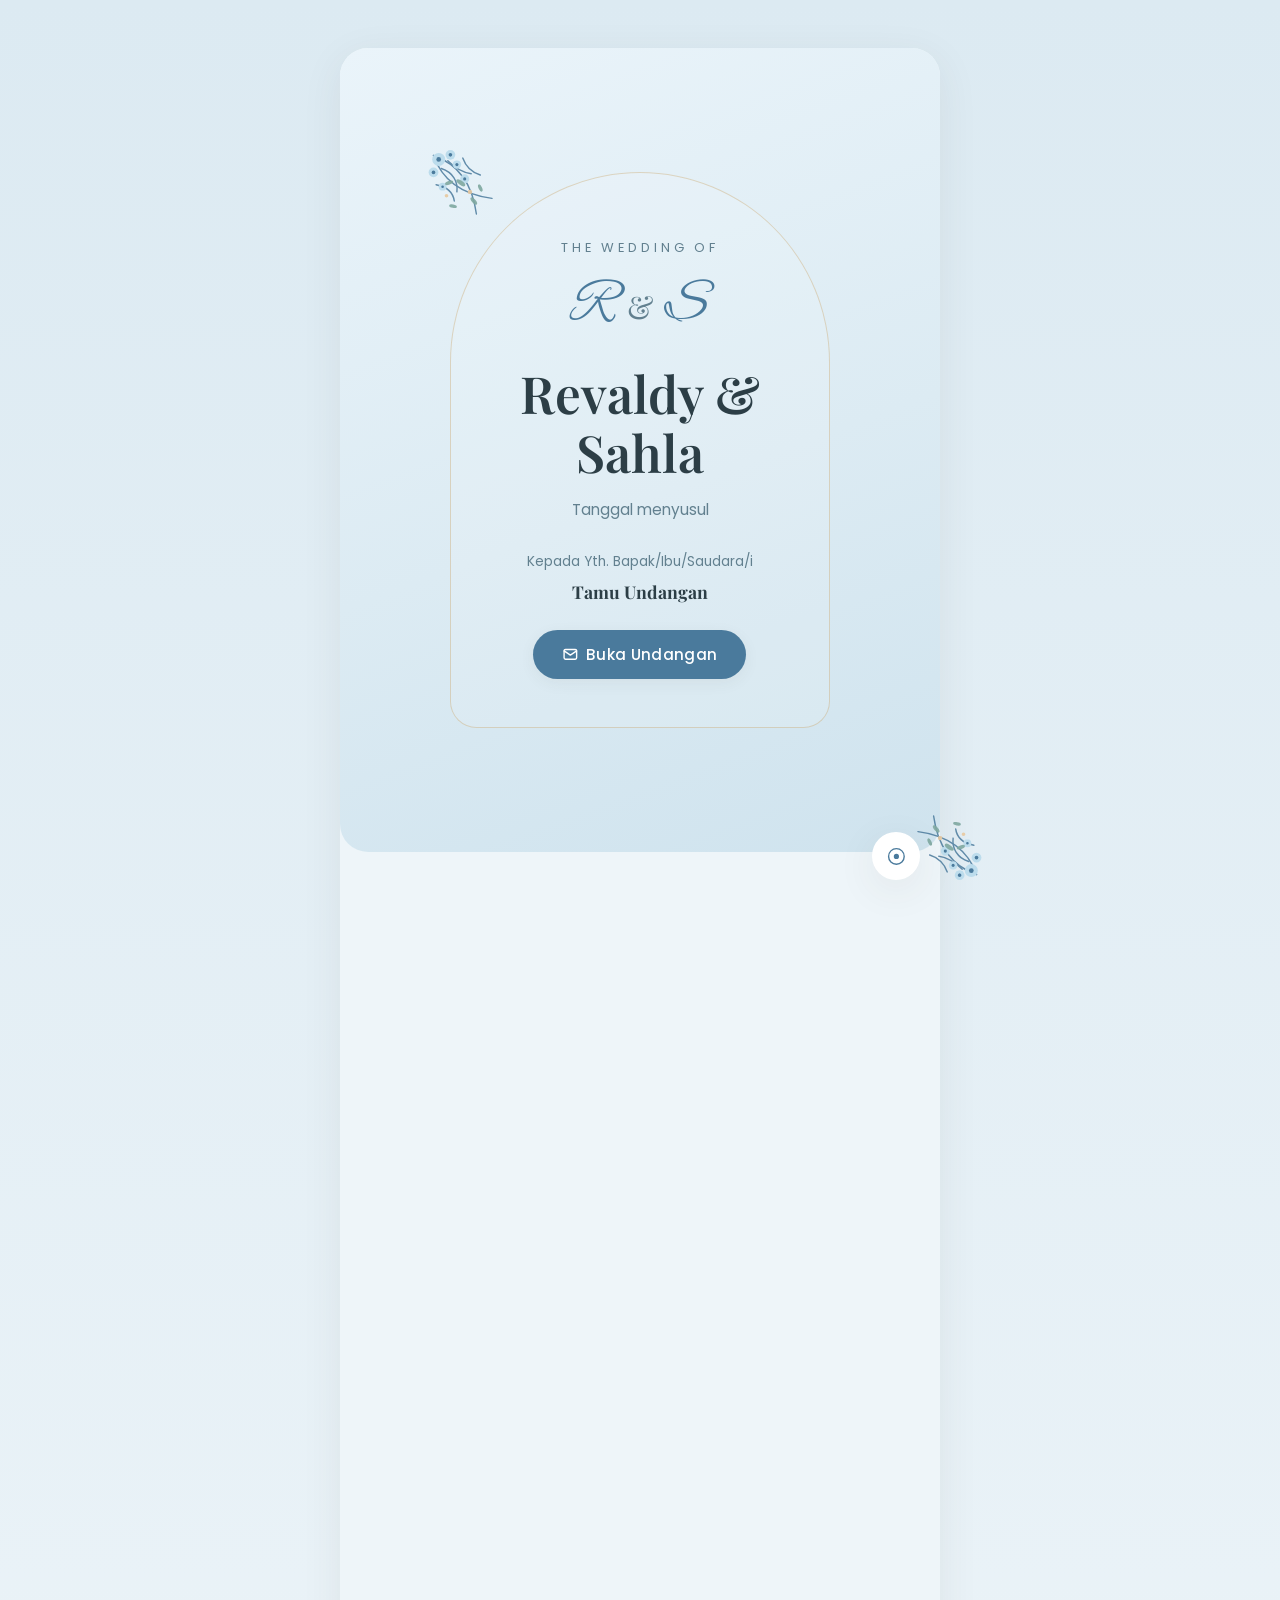
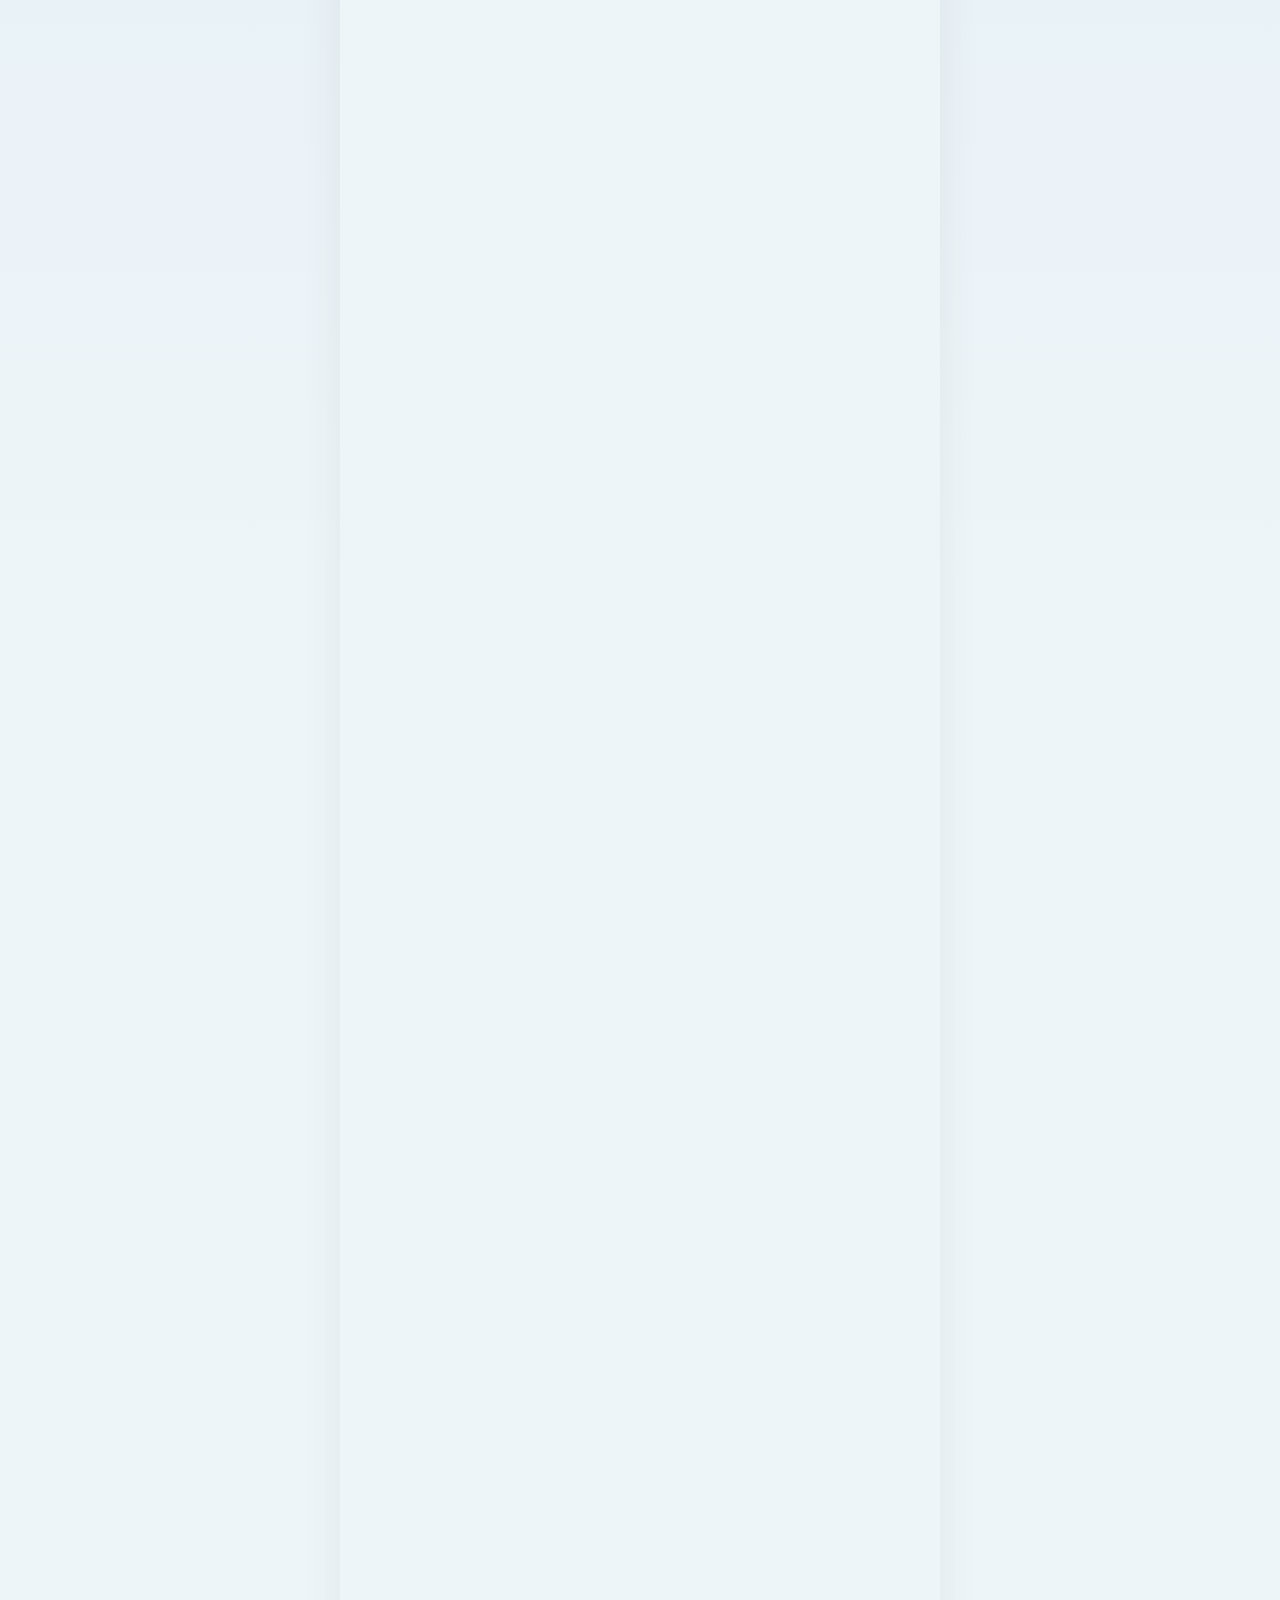
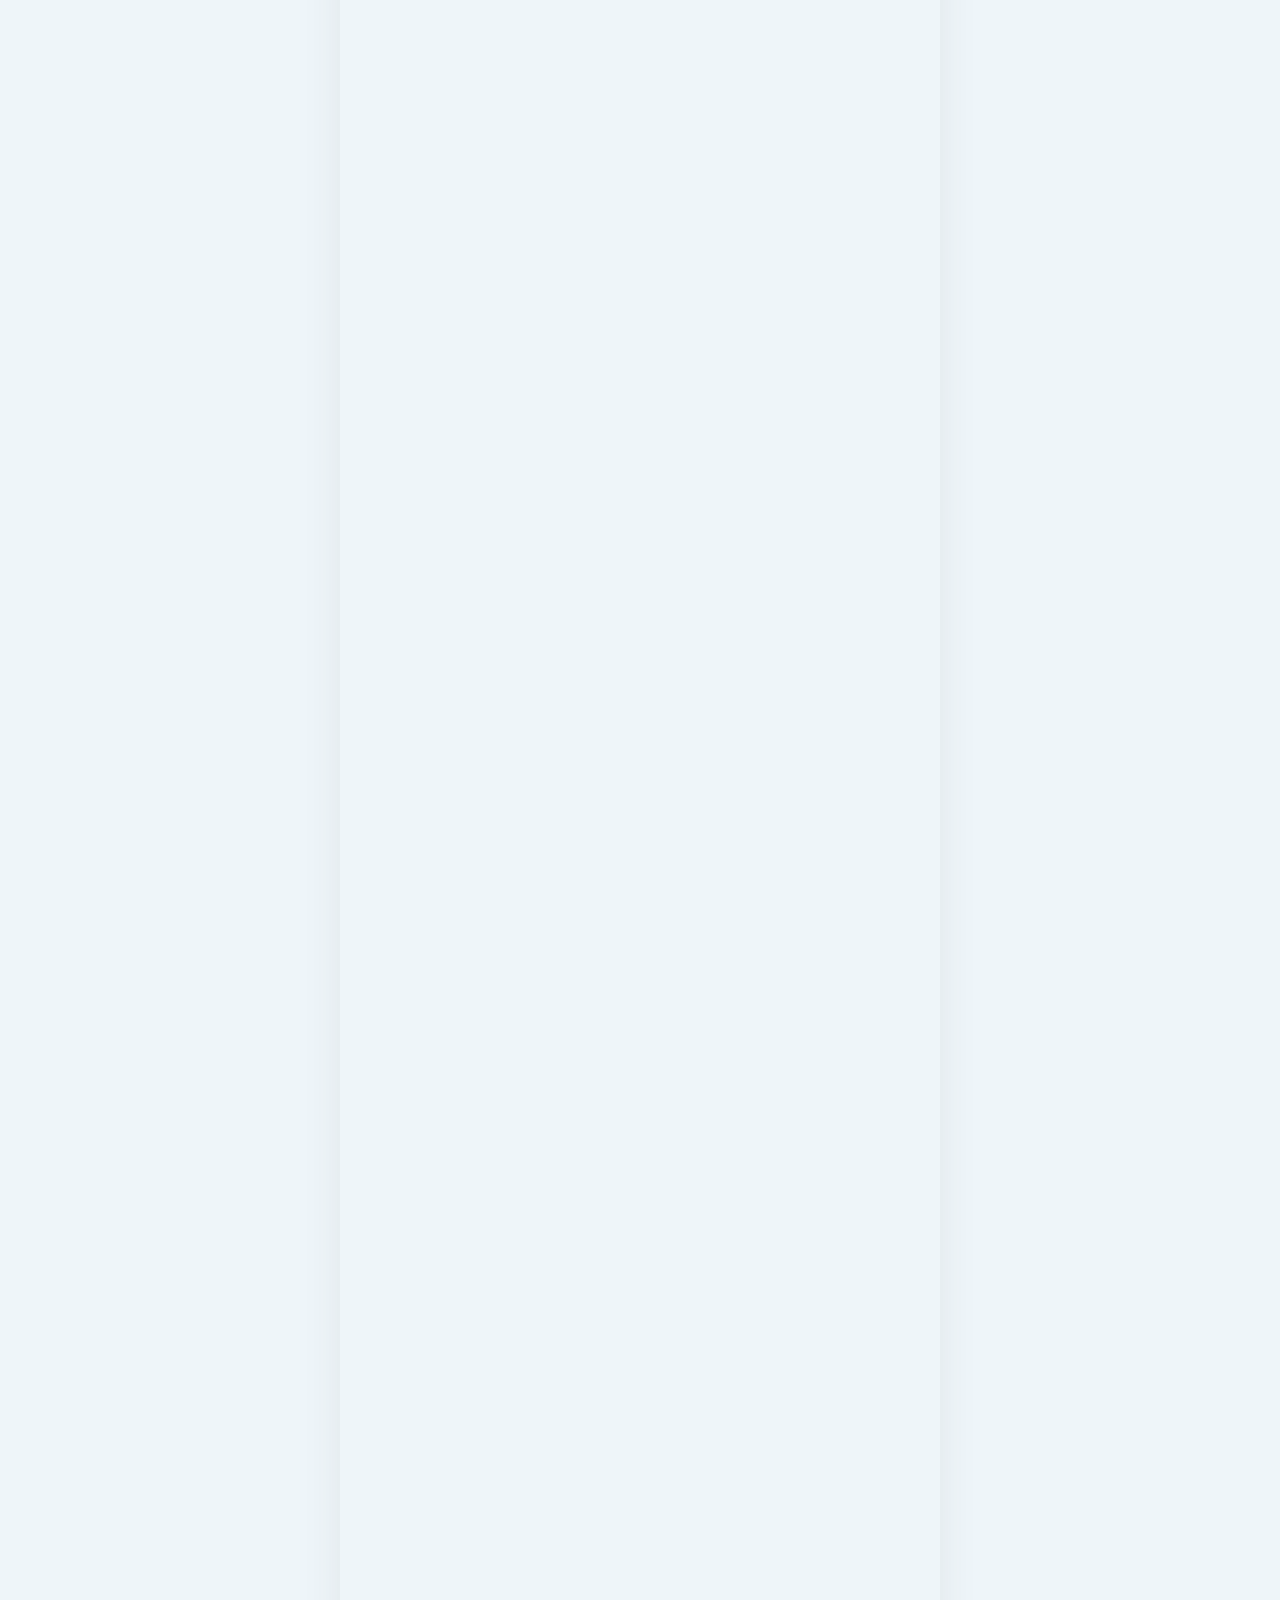
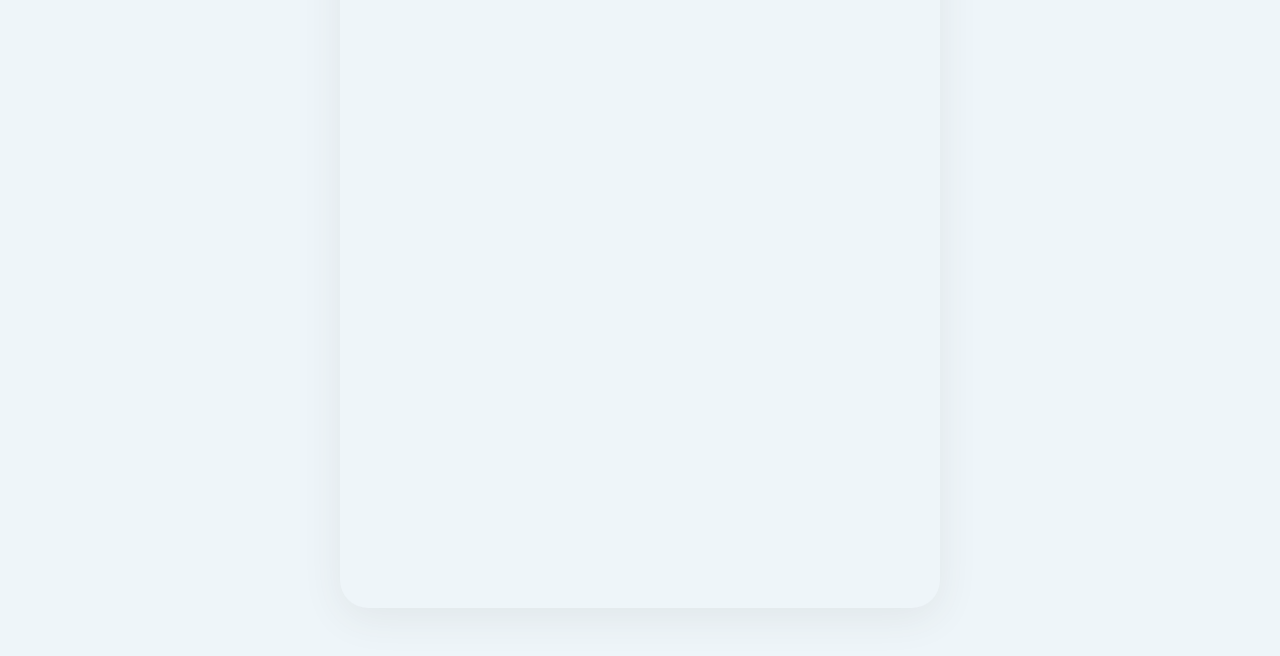
==== commit 95db86c7: "Fix petal contrast over the arch card + redraw Adab Walimah icons - The falling petals were nearly i" ====
--- a/revaldy-sahla/index.html
+++ b/revaldy-sahla/index.html
@@ -134,19 +134,19 @@
         </div>
         <div class="adab-grid">
           <div class="adab-item reveal reveal-delay-1">
-            <span class="adab-item__icon"><svg viewBox="0 0 24 24" fill="none" stroke="currentColor" stroke-width="1.7" stroke-linecap="round" stroke-linejoin="round"><circle cx="12" cy="12" r="9"/><path d="M12 7v5l3 2"/></svg></span>
+            <span class="adab-item__icon"><svg viewBox="0 0 24 24" fill="none" stroke="currentColor" stroke-width="1.7" stroke-linecap="round" stroke-linejoin="round"><path d="M4 20h16"/><path d="M6 20v-6a6 6 0 0112 0v6"/><path d="M12 8V4"/><circle cx="12" cy="3" r="1" fill="currentColor" stroke="none"/></svg></span>
             <p class="adab-item__label">Menjaga waktu sholat, tidak meninggalkan sholat wajib</p>
           </div>
           <div class="adab-item reveal reveal-delay-1">
-            <span class="adab-item__icon"><svg viewBox="0 0 24 24" fill="none" stroke="currentColor" stroke-width="1.7" stroke-linecap="round" stroke-linejoin="round"><path d="M7 11v3a5 5 0 0010 0v-3M12 3v8"/></svg></span>
+            <span class="adab-item__icon"><svg viewBox="0 0 24 24" fill="none" stroke="currentColor" stroke-width="1.7" stroke-linecap="round" stroke-linejoin="round"><path d="M12 3c-1 3-3 5-3 9 0 3 1.5 5 3 9 1.5-4 3-6 3-9 0-4-2-6-3-9z"/><path d="M9 9c-1 2-2 3-2 5M15 9c1 2 2 3 2 5"/></svg></span>
             <p class="adab-item__label">Mendoakan kebaikan untuk kedua mempelai</p>
           </div>
           <div class="adab-item reveal reveal-delay-2">
-            <span class="adab-item__icon"><svg viewBox="0 0 24 24" fill="none" stroke="currentColor" stroke-width="1.7" stroke-linecap="round" stroke-linejoin="round"><path d="M4 16c2-1 4-1 8-1s6 0 8 1M6 15V9a2 2 0 012-2h8a2 2 0 012 2v6"/></svg></span>
+            <span class="adab-item__icon"><svg viewBox="0 0 24 24" fill="none" stroke="currentColor" stroke-width="1.7" stroke-linecap="round" stroke-linejoin="round"><circle cx="13" cy="14" r="6"/><path d="M6 4v6M6 4c-1.2 0-1.8 1-1.8 2.5S4.8 9 6 9M6 9v9"/></svg></span>
             <p class="adab-item__label">Menjaga adab saat menyantap hidangan</p>
           </div>
           <div class="adab-item reveal reveal-delay-2">
-            <span class="adab-item__icon"><svg viewBox="0 0 24 24" fill="none" stroke="currentColor" stroke-width="1.7" stroke-linecap="round" stroke-linejoin="round"><path d="M8 21c0-5 1-9 4-13 3 4 4 8 4 13"/><path d="M9 8c0-3 1.5-5 3-6 1.5 1 3 3 3 6"/></svg></span>
+            <span class="adab-item__icon"><svg viewBox="0 0 24 24" fill="none" stroke="currentColor" stroke-width="1.7" stroke-linecap="round" stroke-linejoin="round"><path d="M12 4c-2 0-3.5 1.8-3.5 4 0 1 .3 1.8.8 2.5C7 12 6 14.5 6 20h12c0-5.5-1-8-3.3-9.5.5-.7.8-1.5.8-2.5 0-2.2-1.5-4-3.5-4z"/></svg></span>
             <p class="adab-item__label">Berpakaian sopan &amp; menutup aurat</p>
           </div>
           <div class="adab-item reveal reveal-delay-3">
--- a/revaldy-sahla/style.css
+++ b/revaldy-sahla/style.css
@@ -28,7 +28,7 @@
   border-width: 1.5px;
   border-radius: 200px 200px 28px 28px;
   padding-top: clamp(3rem, 10vw, 4rem);
-  background: rgba(255, 255, 255, 0.35);
+  background: rgba(255, 255, 255, 0.12);
 }
 
 .cover__monogram {
@@ -156,6 +156,7 @@
   height: var(--size, 22px);
   background: url("images/petal-flower.svg") no-repeat center / contain;
   opacity: 0;
+  filter: drop-shadow(0 1px 2px rgba(44, 62, 70, 0.35));
   animation: petalFall var(--duration, 12s) linear infinite;
   animation-delay: var(--delay, 0s);
   will-change: transform, opacity;
@@ -167,10 +168,10 @@
     opacity: 0;
   }
   8% {
-    opacity: 0.85;
+    opacity: 1;
   }
   92% {
-    opacity: 0.85;
+    opacity: 1;
   }
   100% {
     transform: translate3d(var(--drift, 30px), 120vh, 0) rotate(360deg);
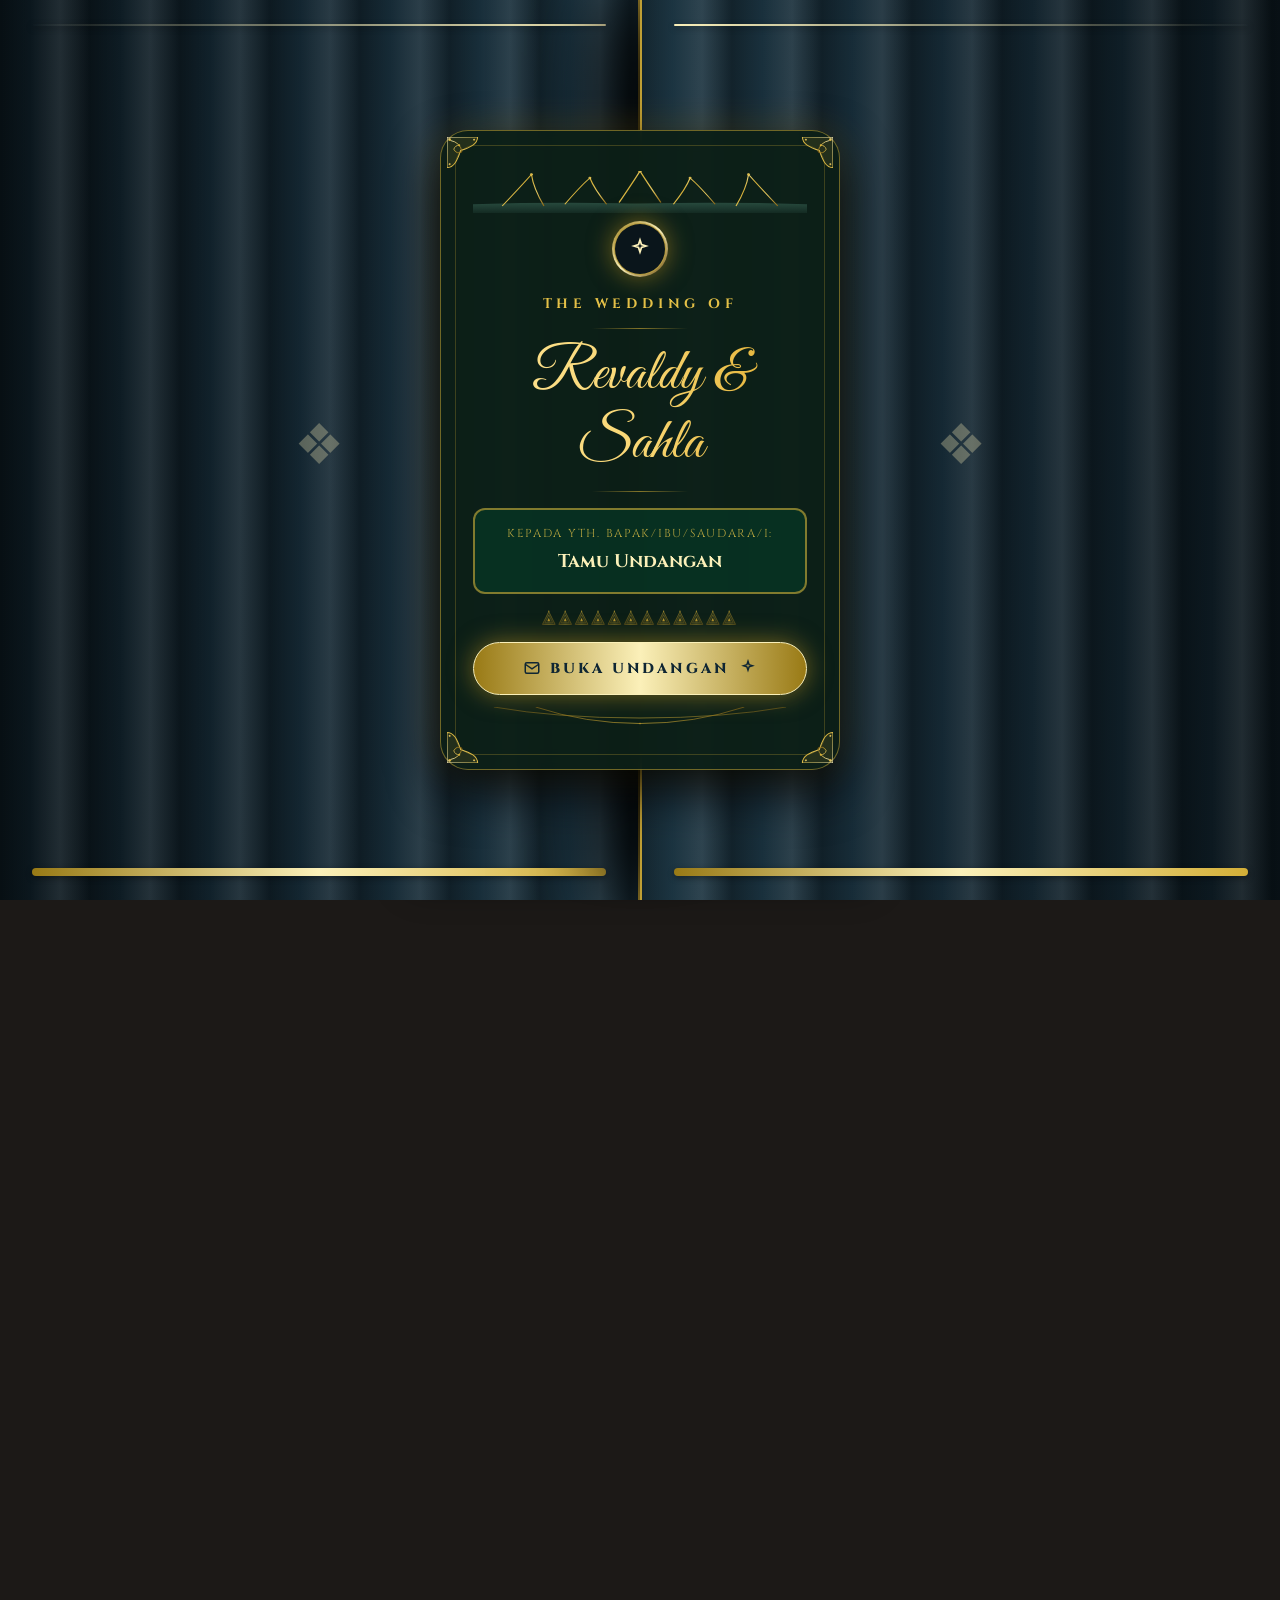
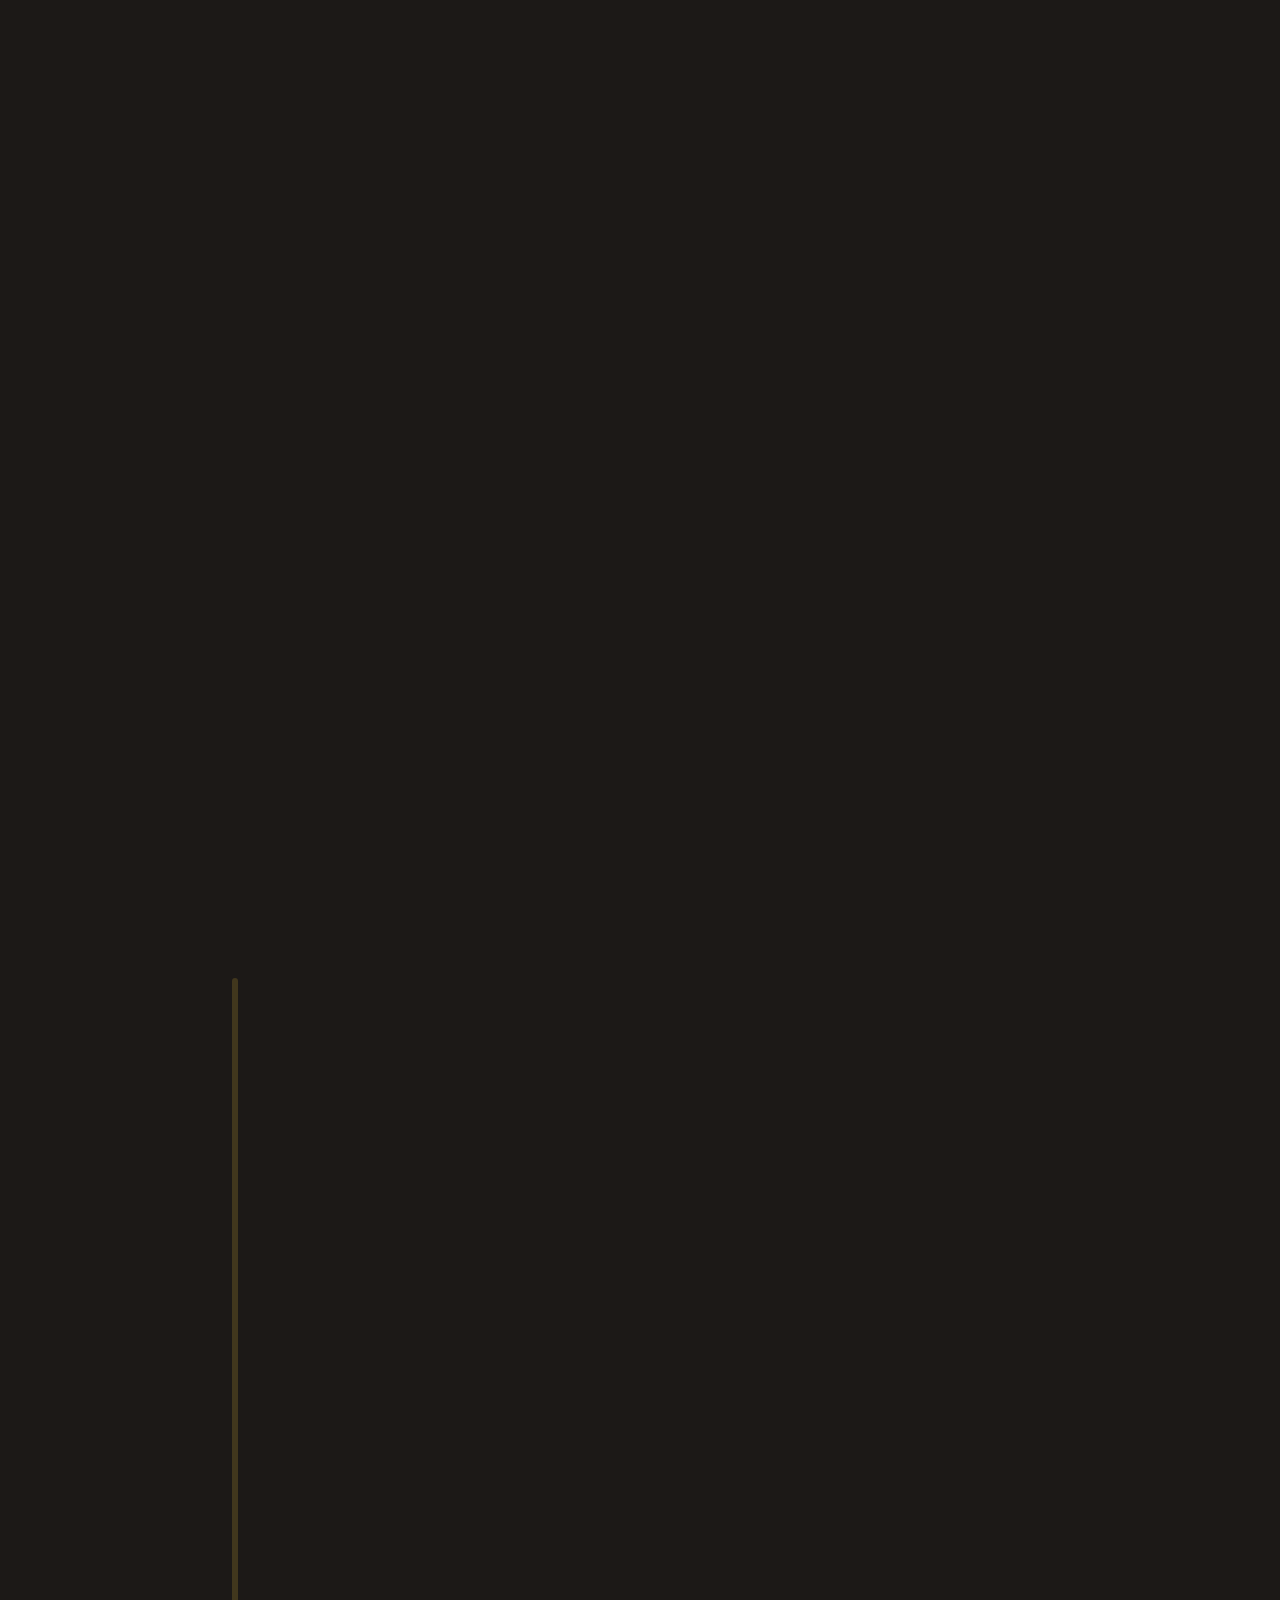
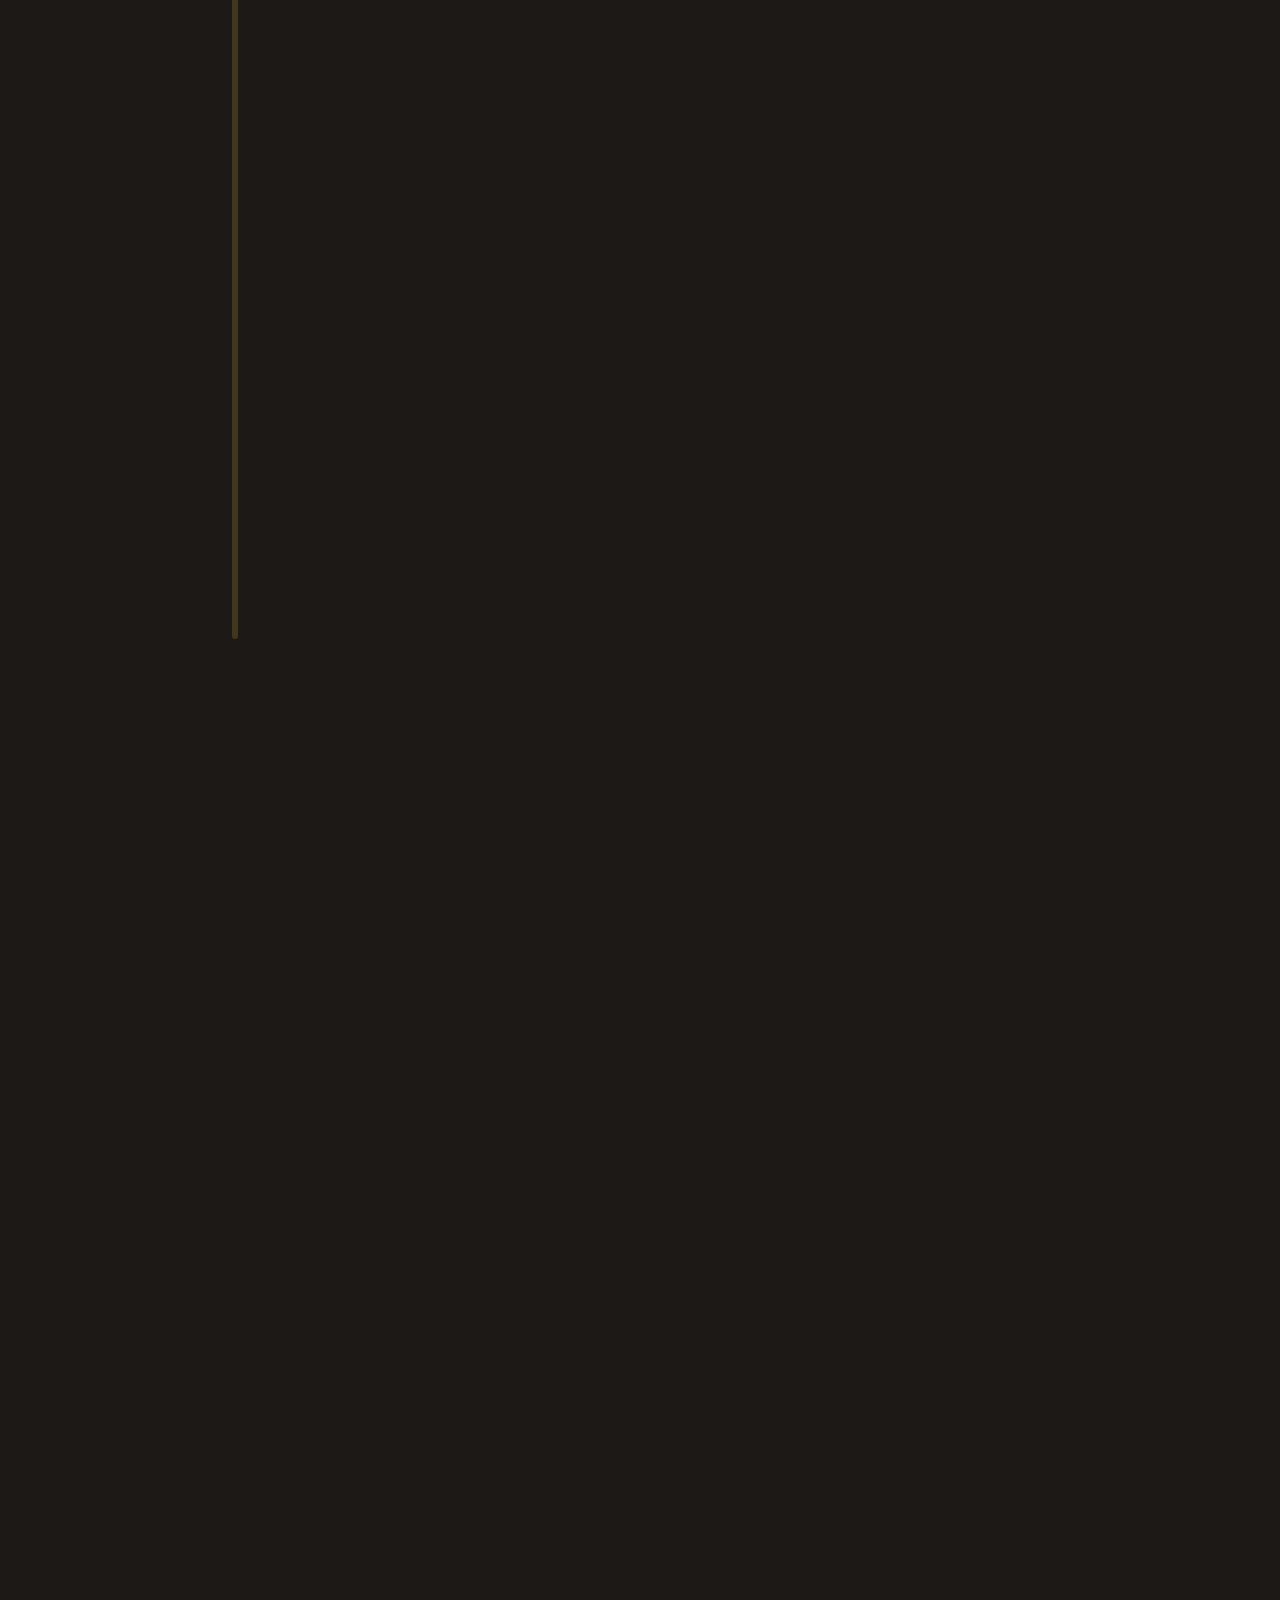
==== commit e197eabc: "Rebuild Revaldy & Sahla's invitation on the wahyu-wanda template Converts /revaldy-sahla/ from the s" ====
--- a/revaldy-sahla/index.html
+++ b/revaldy-sahla/index.html
@@ -2,255 +2,629 @@
 <html lang="id">
 <head>
   <meta charset="UTF-8" />
-  <meta name="viewport" content="width=device-width, initial-scale=1, viewport-fit=cover" />
+  <meta name="viewport" content="width=device-width, initial-scale=1" />
   <title>Undangan Pernikahan Revaldy & Sahla</title>
   <meta name="description" content="Undangan pernikahan digital Revaldy & Sahla — dipersembahkan oleh Mounstory." />
   <link rel="preconnect" href="https://fonts.googleapis.com" />
   <link rel="preconnect" href="https://fonts.gstatic.com" crossorigin />
-  <link href="https://fonts.googleapis.com/css2?family=Alex+Brush&family=Playfair+Display:wght@500;600;700&family=Poppins:wght@300;400;500;600&display=swap" rel="stylesheet" />
-  <link rel="stylesheet" href="../assets/css/base.css" />
-  <link rel="stylesheet" href="../assets/css/invitation.css" />
+  <link href="https://fonts.googleapis.com/css2?family=Cinzel:wght@500;600;700;800;900&family=Great+Vibes&family=Plus+Jakarta+Sans:ital,wght@0,300;0,400;0,500;0,600;0,700;1,400&family=Scheherazade+New:wght@600;700&display=swap" rel="stylesheet" />
   <link rel="stylesheet" href="style.css" />
 </head>
-<body>
-
-  <!-- Ambient falling petals (decorative, CSS-driven, no per-frame JS) -->
-  <div class="petals" id="petals" aria-hidden="true"></div>
-
-  <!-- Cover / opening screen -->
-  <div class="cover" id="cover">
-    <div class="cover__frame">
-      <p class="cover__eyebrow">The Wedding Of</p>
-      <p class="cover__monogram">R <span>&amp;</span> S</p>
-      <h1 class="cover__names" id="coverNames">&nbsp;</h1>
-      <p class="cover__date" id="coverDate"></p>
-      <p class="cover__guest">
-        Kepada Yth. Bapak/Ibu/Saudara/i
-        <strong id="guestNamePreview"><span id="guestName">Tamu Undangan</span></strong>
-      </p>
-      <button type="button" class="btn btn-primary cover__open-btn" id="openInvitationBtn">
-        <svg viewBox="0 0 24 24" fill="none" stroke="currentColor" stroke-width="2" stroke-linecap="round" stroke-linejoin="round"><rect x="3" y="5" width="18" height="14" rx="2"/><path d="M3 7l9 6 9-6"/></svg>
-        Buka Undangan
-      </button>
+<body class="has-scene-bg">
+
+  <!-- Fixed cinematic backdrop (static gradient) -->
+  <div class="scene-bg" aria-hidden="true"></div>
+
+  <!-- Floating music toggle -->
+  <button type="button" class="music-toggle" id="musicToggle" aria-label="Putar / jeda musik">
+    <svg viewBox="0 0 24 24" fill="none" stroke="currentColor" stroke-width="1.8"><path d="M9 18V5l12-2v13"/><circle cx="6" cy="18" r="3"/><circle cx="18" cy="16" r="3"/></svg>
+  </button>
+
+  <!-- Entrance portal + 3D curtain -->
+  <div class="entrance-portal" id="entrancePortal">
+    <div class="portal-bg" id="portalBg">
+      <div class="portal-glow"></div>
+      <div class="portal-particle" style="width:8px;height:8px;top:20%;left:15%;animation-delay:0s;"></div>
+      <div class="portal-particle" style="width:6px;height:6px;top:40%;left:80%;animation-delay:1.2s;"></div>
+      <div class="portal-particle" style="width:10px;height:10px;top:75%;left:25%;animation-delay:2s;"></div>
+      <div class="portal-particle" style="width:6px;height:6px;top:60%;left:70%;animation-delay:0.7s;"></div>
+      <div class="portal-particle" style="width:8px;height:8px;top:15%;left:65%;animation-delay:1.8s;"></div>
+    </div>
+
+    <div class="curtain curtain--left" id="curtainLeft">
+      <div class="curtain__fringe" style="background:linear-gradient(90deg,transparent,var(--gold-light));height:2px;"></div>
+      <div class="curtain__emblem">&#10070;</div>
+      <div class="curtain__fringe"></div>
+    </div>
+    <div class="curtain curtain--right" id="curtainRight">
+      <div class="curtain__fringe" style="background:linear-gradient(270deg,transparent,var(--gold-light));height:2px;"></div>
+      <div class="curtain__emblem">&#10070;</div>
+      <div class="curtain__fringe"></div>
+    </div>
+
+    <div class="light-beam" id="lightBeam"></div>
+
+    <div class="cover-card-wrap" id="coverCardWrap">
+      <div class="cover-card deco-card">
+        <div class="cover-card__inner-border"></div>
+        <span class="deco-corner deco-corner--bl"></span>
+        <span class="deco-corner deco-corner--br"></span>
+
+        <div class="cover-card__gonjong-top" aria-hidden="true"></div>
+
+        <div class="cover-card__crest">
+          <div class="cover-card__crest-inner">
+            <svg viewBox="0 0 24 24" width="24" height="24" fill="none" stroke="currentColor" stroke-width="1.8"><path d="M12 3l1.5 4.5L18 9l-4.5 1.5L12 15l-1.5-4.5L6 9l4.5-1.5z"/></svg>
+          </div>
+        </div>
+
+        <p class="cover-card__eyebrow">The Wedding Of</p>
+        <div class="cover-card__rule"></div>
+        <h1 class="cover-card__names" id="coverNames">Revaldy &amp; Sahla</h1>
+        <div class="cover-card__rule"></div>
+
+        <div class="cover-card__guest-box">
+          <p class="cover-card__guest-label">Kepada Yth. Bapak/Ibu/Saudara/i:</p>
+          <p class="cover-card__guest-name" id="displayGuestName">Tamu Undangan</p>
+        </div>
+
+        <div class="cover-card__pucuak" aria-hidden="true"></div>
+
+        <button type="button" class="btn-open" id="btnOpenInvitation">
+          <svg viewBox="0 0 24 24" fill="none" stroke="currentColor" stroke-width="2"><rect x="3" y="5" width="18" height="14" rx="2"/><path d="M3 7l9 6 9-6"/></svg>
+          <span>Buka Undangan</span>
+          <svg viewBox="0 0 24 24" fill="none" stroke="currentColor" stroke-width="2"><path d="M12 3l1.5 4.5L18 9l-4.5 1.5L12 15l-1.5-4.5L6 9l4.5-1.5z"/></svg>
+        </button>
+
+        <div class="cover-card__gonjong-bottom" aria-hidden="true"></div>
+      </div>
     </div>
   </div>
 
-  <div class="invitation-shell">
-    <main class="invitation-content" id="invitationContent">
-
-      <!-- Sapaan personal -->
-      <section class="section greeting">
-        <p class="eyebrow reveal">Undangan Pernikahan</p>
-        <h2 class="greeting__names reveal reveal-delay-1" id="greetingNames" style="font-family: var(--font-serif); font-size: clamp(1.8rem, 5vw + 0.5rem, 2.6rem);">&nbsp;</h2>
-        <div class="ornament reveal reveal-delay-1"></div>
-        <p class="greeting__to reveal reveal-delay-2" style="margin-top: 1.75rem;">Kepada Yth. Bapak/Ibu/Saudara/i</p>
-        <p class="greeting__name reveal reveal-delay-2" id="guestNameDisplay">Tamu Undangan</p>
-        <p class="greeting__quote reveal reveal-delay-3">
-          "Dan di antara tanda-tanda kekuasaan-Nya ialah Dia menciptakan untukmu pasangan dari jenismu sendiri, supaya kamu cenderung dan merasa tenteram kepadanya, dan dijadikan-Nya di antaramu rasa kasih dan sayang." — QS. Ar-Rum: 21
-        </p>
-      </section>
-
-      <!-- Countdown -->
-      <section class="section">
-        <div class="section__header">
-          <p class="eyebrow reveal">Menuju Hari Bahagia</p>
-          <h2 class="section__title reveal reveal-delay-1">Countdown</h2>
-        </div>
-        <div class="countdown reveal reveal-delay-2" id="countdown">
-          <div class="countdown__item">
-            <span class="countdown__value" data-unit="days">0</span>
-            <span class="countdown__label">Hari</span>
-          </div>
-          <div class="countdown__item">
-            <span class="countdown__value" data-unit="hours">00</span>
-            <span class="countdown__label">Jam</span>
-          </div>
-          <div class="countdown__item">
-            <span class="countdown__value" data-unit="minutes">00</span>
-            <span class="countdown__label">Menit</span>
-          </div>
-          <div class="countdown__item">
-            <span class="countdown__value" data-unit="seconds">00</span>
-            <span class="countdown__label">Detik</span>
-          </div>
-        </div>
-      </section>
-
-      <!-- Couple profiles -->
-      <section class="section">
-        <div class="section__header">
-          <p class="eyebrow reveal">Mempelai</p>
-          <h2 class="section__title reveal reveal-delay-1">Kedua Mempelai</h2>
-        </div>
-        <div class="couple-grid">
-          <div class="couple-card reveal reveal-delay-1">
-            <img class="couple-card__photo" id="groomPhoto" src="" alt="" />
-            <h3 class="couple-card__name" id="groomFullName">&nbsp;</h3>
-            <p class="couple-card__order" id="groomOrder"></p>
-            <p class="couple-card__parents" id="groomParents"></p>
-          </div>
-          <p class="couple-and reveal">&amp;</p>
-          <div class="couple-card reveal reveal-delay-2">
-            <img class="couple-card__photo" id="bridePhoto" src="" alt="" />
-            <h3 class="couple-card__name" id="brideFullName">&nbsp;</h3>
-            <p class="couple-card__order" id="brideOrder"></p>
-            <p class="couple-card__parents" id="brideParents"></p>
-          </div>
-        </div>
-      </section>
-
-      <!-- Event details -->
-      <section class="section">
-        <div class="section__header">
-          <p class="eyebrow reveal">Waktu &amp; Tempat</p>
-          <h2 class="section__title reveal reveal-delay-1">Acara</h2>
-        </div>
-        <div class="event-grid">
-          <div class="event-card reveal reveal-delay-1" data-event="akad">
-            <p class="event-card__label"></p>
-            <p class="event-card__date"></p>
-            <p class="event-card__time"></p>
-            <p class="event-card__venue"></p>
-            <p class="event-card__address"></p>
-            <a class="btn btn-outline event-card__maps" href="#" target="_blank" rel="noopener">Buka di Google Maps</a>
-          </div>
-          <div class="event-card reveal reveal-delay-2" data-event="resepsi">
-            <p class="event-card__label"></p>
-            <p class="event-card__date"></p>
-            <p class="event-card__time"></p>
-            <p class="event-card__venue"></p>
-            <p class="event-card__address"></p>
-            <a class="btn btn-outline event-card__maps" href="#" target="_blank" rel="noopener">Buka di Google Maps</a>
-          </div>
-        </div>
-      </section>
-
-      <!-- Adab Walimah -->
-      <section class="section">
-        <div class="section__header">
-          <p class="eyebrow reveal">Menghadiri Undangan</p>
-          <h2 class="section__title reveal reveal-delay-1">Adab Walimah</h2>
-          <p class="section__subtitle reveal reveal-delay-2">Beberapa adab yang kami harap dapat dijaga bersama selama acara berlangsung.</p>
-        </div>
+  <!-- Main content -->
+  <main class="main-content">
+
+    <!-- 1. Hero / welcome (post-curtain "Opening Welcome" arch portal) -->
+    <section class="hero-section" id="beranda">
+      <div class="welcome-portal">
+        <div class="welcome-portal__glow-top" aria-hidden="true"></div>
+        <div class="welcome-portal__glow-bottom" aria-hidden="true"></div>
+
+        <div class="welcome-portal__frame">
+          <div class="welcome-portal__mountains" aria-hidden="true"></div>
+
+          <span class="welcome-portal__branch welcome-portal__branch--tl"><img src="images/ornaments/botanical-branch.svg" alt="" /></span>
+          <span class="welcome-portal__branch welcome-portal__branch--tr"><img src="images/ornaments/botanical-branch.svg" alt="" /></span>
+          <span class="welcome-portal__branch welcome-portal__branch--bl"><img src="images/ornaments/botanical-branch.svg" alt="" /></span>
+          <span class="welcome-portal__branch welcome-portal__branch--br"><img src="images/ornaments/botanical-branch.svg" alt="" /></span>
+
+          <div class="welcome-portal__gonjong" aria-hidden="true"></div>
+
+          <div class="welcome-portal__content">
+            <span class="welcome-portal__badge">
+              <svg viewBox="0 0 24 24" fill="none" stroke="currentColor" stroke-width="2"><path d="M12 3l1.5 4.5L18 9l-4.5 1.5L12 15l-1.5-4.5L6 9l4.5-1.5z"/></svg>
+              The Wedding Of
+              <svg viewBox="0 0 24 24" fill="none" stroke="currentColor" stroke-width="2"><path d="M12 3l1.5 4.5L18 9l-4.5 1.5L12 15l-1.5-4.5L6 9l4.5-1.5z"/></svg>
+            </span>
+
+            <h1 class="welcome-portal__names">Revaldy<span>&amp;</span>Sahla</h1>
+
+            <p class="welcome-portal__date">
+              <svg viewBox="0 0 24 24" fill="none" stroke="currentColor" stroke-width="2"><rect x="3" y="4" width="18" height="18" rx="2"/><path d="M3 10h18M8 2v4M16 2v4"/></svg>
+              <span id="heroDate">Tanggal menyusul</span> &bull; <span id="heroVenue">Lokasi menyusul</span>
+            </p>
+
+            <div class="welcome-portal__guest">
+              <p class="welcome-portal__guest-label">Kepada Yth. Bapak/Ibu/Saudara/i:</p>
+              <p class="welcome-portal__guest-name" id="displayGuestNameHero">Tamu Undangan</p>
+            </div>
+
+            <button type="button" class="welcome-portal__scroll" id="btnScrollDown">
+              <span class="welcome-portal__scroll-label">Gulir ke Bawah</span>
+              <span class="welcome-portal__scroll-icon">
+                <svg viewBox="0 0 24 24" fill="none" stroke="currentColor" stroke-width="2.5"><path d="M6 9l6 6 6-6"/></svg>
+              </span>
+            </button>
+          </div>
+
+          <div class="welcome-portal__foundation" aria-hidden="true"></div>
+        </div>
+      </div>
+    </section>
+
+    <!-- 2. Ayat Suci -->
+    <section class="section" id="ayat-suci">
+      <div class="ayat-card deco-card reveal">
+        <span class="deco-corner deco-corner--bl"></span>
+        <span class="deco-corner deco-corner--br"></span>
+        <div class="ayat-card__icon">
+          <svg viewBox="0 0 24 24" width="22" height="22" fill="none" stroke="currentColor" stroke-width="1.8"><path d="M4 19.5A2.5 2.5 0 016.5 17H20V4H6.5A2.5 2.5 0 004 6.5v13z"/><path d="M4 19.5V6.5"/></svg>
+        </div>
+        <p class="ayat-card__ref">QS. Ar-Rum: 21</p>
+        <p class="ayat-card__arabic" dir="rtl">وَمِنْ ءَايَٰتِهِۦٓ أَنْ خَلَقَ لَكُم مِّنْ أَنفُسِكُمْ أَزْوَٰجًۭا لِّتَسْكُنُوٓا۟ إِلَيْهَا وَجَعَلَ بَيْنَكُم مَّوَدَّةًۭ وَرَحْمَةً ۚ إِنَّ فِى ذَٰلِكَ لَءَايَٰتٍۢ لِّقَوْمٍۢ يَتَفَكَّرُونَ</p>
+        <p class="ayat-card__translation">&ldquo;Dan di antara tanda-tanda kekuasaan-Nya ialah Dia menciptakan untukmu pasangan dari jenismu sendiri, supaya kamu cenderung dan merasa tenteram kepadanya, dan dijadikan-Nya di antaramu rasa kasih dan sayang. Sungguh, pada yang demikian itu benar-benar terdapat tanda-tanda bagi kaum yang berpikir.&rdquo;</p>
+      </div>
+    </section>
+
+    <!-- 3a. Mempelai Pria -->
+    <section class="section" id="mempelai-pria">
+      <div class="section-header reveal">
+        <p class="section-header__eyebrow">Mempelai Pria</p>
+        <h2 class="section-header__title">The Groom</h2>
+        <div class="section-divider">
+          <span class="section-divider__line"></span>
+          <span class="section-divider__motif"></span>
+          <span class="section-divider__line section-divider__line--right"></span>
+        </div>
+      </div>
+
+      <div class="profile-card deco-card reveal">
+        <span class="deco-corner deco-corner--bl"></span>
+        <span class="deco-corner deco-corner--br"></span>
+
+        <div class="profile-card__gonjong" aria-hidden="true"></div>
+
+        <div class="wood-photo-frame">
+          <span class="wood-photo-frame__corner wood-photo-frame__corner--tl"></span>
+          <span class="wood-photo-frame__corner wood-photo-frame__corner--tr"></span>
+          <span class="wood-photo-frame__corner wood-photo-frame__corner--bl"></span>
+          <span class="wood-photo-frame__corner wood-photo-frame__corner--br"></span>
+          <div class="wood-photo-frame__inner">
+            <img src="images/groom.svg" alt="Revaldy" />
+          </div>
+        </div>
+
+        <h3 class="profile-card__nickname">Revaldy</h3>
+        <p class="profile-card__fullname">Revaldy Maiman</p>
+
+        <div class="profile-card__motif" aria-hidden="true"></div>
+
+        <div class="profile-card__parents">
+          <p class="profile-card__parents-label">Putra Kedua Dari</p>
+          <p class="profile-card__parents-father">Bapak Daswarman</p>
+          <p class="profile-card__parents-mother">&amp; Ibu Maiyulisna</p>
+        </div>
+
+        <a class="profile-card__instagram" href="#" target="_blank" rel="noopener">
+          <svg viewBox="0 0 24 24" fill="none" stroke="currentColor" stroke-width="1.8"><rect x="3" y="3" width="18" height="18" rx="5"/><circle cx="12" cy="12" r="4"/><circle cx="17.5" cy="6.5" r="1"/></svg>
+          <span>Instagram Pengantin Pria</span>
+        </a>
+      </div>
+    </section>
+
+    <!-- 3b. Mempelai Wanita -->
+    <section class="section" id="mempelai-wanita">
+      <div class="section-header reveal">
+        <p class="section-header__eyebrow">Mempelai Wanita</p>
+        <h2 class="section-header__title">The Bride</h2>
+        <div class="section-divider">
+          <span class="section-divider__line"></span>
+          <span class="section-divider__motif"></span>
+          <span class="section-divider__line section-divider__line--right"></span>
+        </div>
+      </div>
+
+      <div class="profile-card deco-card reveal">
+        <span class="deco-corner deco-corner--bl"></span>
+        <span class="deco-corner deco-corner--br"></span>
+
+        <div class="profile-card__gonjong" aria-hidden="true"></div>
+
+        <div class="wood-photo-frame">
+          <span class="wood-photo-frame__corner wood-photo-frame__corner--tl"></span>
+          <span class="wood-photo-frame__corner wood-photo-frame__corner--tr"></span>
+          <span class="wood-photo-frame__corner wood-photo-frame__corner--bl"></span>
+          <span class="wood-photo-frame__corner wood-photo-frame__corner--br"></span>
+          <div class="wood-photo-frame__inner">
+            <img src="images/bride.svg" alt="Sahla" />
+          </div>
+        </div>
+
+        <h3 class="profile-card__nickname">Sahla</h3>
+        <p class="profile-card__fullname">Sahla Binti Kutni</p>
+
+        <div class="profile-card__motif" aria-hidden="true"></div>
+
+        <div class="profile-card__parents">
+          <p class="profile-card__parents-label">Putri Kedua Dari</p>
+          <p class="profile-card__parents-father">Bapak Kutni</p>
+          <p class="profile-card__parents-mother">&amp; Ibu Teti Warma</p>
+        </div>
+
+        <a class="profile-card__instagram" href="#" target="_blank" rel="noopener">
+          <svg viewBox="0 0 24 24" fill="none" stroke="currentColor" stroke-width="1.8"><rect x="3" y="3" width="18" height="18" rx="5"/><circle cx="12" cy="12" r="4"/><circle cx="17.5" cy="6.5" r="1"/></svg>
+          <span>Instagram Pengantin Wanita</span>
+        </a>
+      </div>
+    </section>
+
+    <!-- 4. Countdown -->
+    <section class="section" id="countdown">
+      <div class="countdown-card deco-card reveal">
+        <span class="deco-corner deco-corner--bl"></span>
+        <span class="deco-corner deco-corner--br"></span>
+        <div class="section-header">
+          <p class="section-header__eyebrow">Menghitung Hari</p>
+          <h2 class="section-header__title">Menuju Hari Bahagia</h2>
+        </div>
+
+        <div class="countdown-grid" id="countdownGrid">
+          <div class="countdown-grid__item reveal reveal--pop reveal-delay-1">
+            <span class="countdown-grid__value" data-unit="days">00</span>
+            <span class="countdown-grid__label">Hari</span>
+          </div>
+          <div class="countdown-grid__item reveal reveal--pop reveal-delay-2">
+            <span class="countdown-grid__value" data-unit="hours">00</span>
+            <span class="countdown-grid__label">Jam</span>
+          </div>
+          <div class="countdown-grid__item reveal reveal--pop reveal-delay-3">
+            <span class="countdown-grid__value" data-unit="minutes">00</span>
+            <span class="countdown-grid__label">Menit</span>
+          </div>
+          <div class="countdown-grid__item reveal reveal--pop reveal-delay-4">
+            <span class="countdown-grid__value" data-unit="seconds">00</span>
+            <span class="countdown-grid__label">Detik</span>
+          </div>
+        </div>
+
+        <a class="btn-gold" id="btnAddCalendar" href="#" target="_blank" rel="noopener">
+          <svg viewBox="0 0 24 24" fill="none" stroke="currentColor" stroke-width="2"><rect x="3" y="4" width="18" height="18" rx="2"/><path d="M16 2v4M8 2v4M3 10h18M12 14v4M10 16h4"/></svg>
+          <span>Simpan Tanggal ke Google Calendar</span>
+        </a>
+      </div>
+    </section>
+
+    <!-- 5. Waktu & Tempat -->
+    <section class="section" id="acara">
+      <div class="section-header reveal">
+        <p class="section-header__eyebrow">Agenda Acara</p>
+        <h2 class="section-header__title">Waktu &amp; Tempat</h2>
+        <div class="section-divider">
+          <span class="section-divider__line"></span>
+          <span class="section-divider__motif"></span>
+          <span class="section-divider__line section-divider__line--right"></span>
+        </div>
+      </div>
+
+      <div class="event-grid">
+        <div class="event-card deco-card reveal">
+          <span class="deco-corner deco-corner--bl"></span>
+          <span class="deco-corner deco-corner--br"></span>
+          <div>
+            <div class="event-card__icon">
+              <svg viewBox="0 0 24 24" width="22" height="22" fill="none" stroke="currentColor" stroke-width="1.8"><path d="M12 21s-7-4.5-9.5-9A5.5 5.5 0 0112 5a5.5 5.5 0 019.5 7c-2.5 4.5-9.5 9-9.5 9z"/></svg>
+            </div>
+            <h3 class="event-card__title">Akad Nikah</h3>
+            <p class="event-card__subtitle">Ijab &amp; Qabul</p>
+            <p class="event-card__meta"><svg viewBox="0 0 24 24" fill="none" stroke="currentColor" stroke-width="2"><rect x="3" y="4" width="18" height="18" rx="2"/><path d="M3 10h18M8 2v4M16 2v4"/></svg> <span id="akadDate">Tanggal menyusul</span></p>
+            <p class="event-card__meta"><svg viewBox="0 0 24 24" fill="none" stroke="currentColor" stroke-width="2"><circle cx="12" cy="12" r="9"/><path d="M12 7v5l3 2"/></svg> <span id="akadTime">Waktu menyusul</span></p>
+            <p class="event-card__meta">
+              <svg viewBox="0 0 24 24" fill="none" stroke="currentColor" stroke-width="2"><path d="M21 10c0 6-9 12-9 12s-9-6-9-12a9 9 0 0118 0z"/><circle cx="12" cy="10" r="3"/></svg>
+              <span><strong id="akadVenue">Lokasi menyusul</strong><br /><small id="akadAddress">Alamat menyusul</small></span>
+            </p>
+          </div>
+          <a class="event-card__maps" id="akadMaps" href="#" target="_blank" rel="noopener">
+            <svg viewBox="0 0 24 24" fill="none" stroke="currentColor" stroke-width="2"><path d="M9 20l-5.5 2V6L9 4m0 16l6 2m-6-2V4m6 18l5.5-2V4L15 6m0 14V4m0 0L9 6"/></svg>
+            <span>Buka Google Maps</span>
+          </a>
+        </div>
+
+        <div class="event-card deco-card reveal reveal-delay-2">
+          <span class="deco-corner deco-corner--bl"></span>
+          <span class="deco-corner deco-corner--br"></span>
+          <div>
+            <div class="event-card__icon">
+              <svg viewBox="0 0 24 24" width="22" height="22" fill="none" stroke="currentColor" stroke-width="1.8"><path d="M12 3l1.5 4.5L18 9l-4.5 1.5L12 15l-1.5-4.5L6 9l4.5-1.5z"/></svg>
+            </div>
+            <h3 class="event-card__title">Resepsi Pernikahan</h3>
+            <p class="event-card__subtitle">Perayaan &amp; Doa Bersama</p>
+            <p class="event-card__meta"><svg viewBox="0 0 24 24" fill="none" stroke="currentColor" stroke-width="2"><rect x="3" y="4" width="18" height="18" rx="2"/><path d="M3 10h18M8 2v4M16 2v4"/></svg> <span id="resepsiDate">Tanggal menyusul</span></p>
+            <p class="event-card__meta"><svg viewBox="0 0 24 24" fill="none" stroke="currentColor" stroke-width="2"><circle cx="12" cy="12" r="9"/><path d="M12 7v5l3 2"/></svg> <span id="resepsiTime">Waktu menyusul</span></p>
+            <p class="event-card__meta">
+              <svg viewBox="0 0 24 24" fill="none" stroke="currentColor" stroke-width="2"><path d="M21 10c0 6-9 12-9 12s-9-6-9-12a9 9 0 0118 0z"/><circle cx="12" cy="10" r="3"/></svg>
+              <span><strong id="resepsiVenue">Lokasi menyusul</strong><br /><small id="resepsiAddress">Alamat menyusul</small></span>
+            </p>
+          </div>
+          <a class="event-card__maps" id="resepsiMaps" href="#" target="_blank" rel="noopener">
+            <svg viewBox="0 0 24 24" fill="none" stroke="currentColor" stroke-width="2"><path d="M9 20l-5.5 2V6L9 4m0 16l6 2m-6-2V4m6 18l5.5-2V4L15 6m0 14V4m0 0L9 6"/></svg>
+            <span>Buka Google Maps</span>
+          </a>
+        </div>
+      </div>
+
+      <div class="location-card reveal">
+        <div class="location-card__tabs">
+          <button type="button" class="location-card__tab is-active" data-map-tab="akad">Akad</button>
+          <button type="button" class="location-card__tab" data-map-tab="resepsi">Resepsi</button>
+        </div>
+        <div class="location-card__map">
+          <iframe id="locationMapFrame" src="" loading="lazy" referrerpolicy="no-referrer-when-downgrade" title="Peta lokasi acara"></iframe>
+        </div>
+        <p class="location-card__address" id="locationMapAddress">Alamat menyusul</p>
+      </div>
+    </section>
+
+    <!-- 5b. Adab Walimah -->
+    <section class="section" id="adab">
+      <div class="section-header reveal">
+        <p class="section-header__eyebrow">Menghadiri Undangan</p>
+        <h2 class="section-header__title">Adab Walimah</h2>
+        <div class="section-divider">
+          <span class="section-divider__line"></span>
+          <span class="section-divider__motif"></span>
+          <span class="section-divider__line section-divider__line--right"></span>
+        </div>
+      </div>
+      <p class="gift-intro reveal">Beberapa adab yang kami harap dapat dijaga bersama selama acara berlangsung.</p>
+
+      <div class="adab-card deco-card reveal">
+        <span class="deco-corner deco-corner--bl"></span>
+        <span class="deco-corner deco-corner--br"></span>
         <div class="adab-grid">
-          <div class="adab-item reveal reveal-delay-1">
+          <div class="adab-item">
             <span class="adab-item__icon"><svg viewBox="0 0 24 24" fill="none" stroke="currentColor" stroke-width="1.7" stroke-linecap="round" stroke-linejoin="round"><path d="M4 20h16"/><path d="M6 20v-6a6 6 0 0112 0v6"/><path d="M12 8V4"/><circle cx="12" cy="3" r="1" fill="currentColor" stroke="none"/></svg></span>
             <p class="adab-item__label">Menjaga waktu sholat, tidak meninggalkan sholat wajib</p>
           </div>
-          <div class="adab-item reveal reveal-delay-1">
+          <div class="adab-item">
             <span class="adab-item__icon"><svg viewBox="0 0 24 24" fill="none" stroke="currentColor" stroke-width="1.7" stroke-linecap="round" stroke-linejoin="round"><path d="M12 3c-1 3-3 5-3 9 0 3 1.5 5 3 9 1.5-4 3-6 3-9 0-4-2-6-3-9z"/><path d="M9 9c-1 2-2 3-2 5M15 9c1 2 2 3 2 5"/></svg></span>
             <p class="adab-item__label">Mendoakan kebaikan untuk kedua mempelai</p>
           </div>
-          <div class="adab-item reveal reveal-delay-2">
+          <div class="adab-item">
             <span class="adab-item__icon"><svg viewBox="0 0 24 24" fill="none" stroke="currentColor" stroke-width="1.7" stroke-linecap="round" stroke-linejoin="round"><circle cx="13" cy="14" r="6"/><path d="M6 4v6M6 4c-1.2 0-1.8 1-1.8 2.5S4.8 9 6 9M6 9v9"/></svg></span>
             <p class="adab-item__label">Menjaga adab saat menyantap hidangan</p>
           </div>
-          <div class="adab-item reveal reveal-delay-2">
+          <div class="adab-item">
             <span class="adab-item__icon"><svg viewBox="0 0 24 24" fill="none" stroke="currentColor" stroke-width="1.7" stroke-linecap="round" stroke-linejoin="round"><path d="M12 4c-2 0-3.5 1.8-3.5 4 0 1 .3 1.8.8 2.5C7 12 6 14.5 6 20h12c0-5.5-1-8-3.3-9.5.5-.7.8-1.5.8-2.5 0-2.2-1.5-4-3.5-4z"/></svg></span>
             <p class="adab-item__label">Berpakaian sopan &amp; menutup aurat</p>
           </div>
-          <div class="adab-item reveal reveal-delay-3">
+          <div class="adab-item">
             <span class="adab-item__icon"><svg viewBox="0 0 24 24" fill="none" stroke="currentColor" stroke-width="1.7" stroke-linecap="round" stroke-linejoin="round"><circle cx="9" cy="8" r="3"/><circle cx="17" cy="8" r="3"/><path d="M4 20c0-3 2-5 5-5M13 20c0-3 2.5-5 6-5"/><path d="M3 3l18 18" stroke-width="1.4"/></svg></span>
             <p class="adab-item__label">Menjaga pandangan, tidak berjabat tangan dengan bukan mahram</p>
           </div>
-          <div class="adab-item reveal reveal-delay-3">
+          <div class="adab-item">
             <span class="adab-item__icon"><svg viewBox="0 0 24 24" fill="none" stroke="currentColor" stroke-width="1.7" stroke-linecap="round" stroke-linejoin="round"><path d="M4 8a2 2 0 012-2h2l1.5-2h5L18 6h2a2 2 0 012 2v9a2 2 0 01-2 2H6a2 2 0 01-2-2z"/><circle cx="12" cy="13" r="3.2"/><path d="M3 3l18 18" stroke-width="1.4"/></svg></span>
             <p class="adab-item__label">Tanpa mengurangi rasa hormat, mohon tidak mengambil/mengunggah foto &amp; video tanpa izin</p>
           </div>
         </div>
-      </section>
-
-      <!-- RSVP -->
-      <section class="section">
-        <div class="section__header">
-          <p class="eyebrow reveal">RSVP</p>
-          <h2 class="section__title reveal reveal-delay-1">Konfirmasi Kehadiran</h2>
-          <p class="section__subtitle reveal reveal-delay-2">Mohon konfirmasi kehadiran Anda sebelum hari-H agar kami dapat mempersiapkan acara dengan baik.</p>
-        </div>
-        <form class="reveal reveal-delay-2" id="rsvpForm">
+      </div>
+    </section>
+
+    <!-- 6. Kisah Cinta -->
+    <section class="section" id="cerita">
+      <div class="section-header reveal">
+        <div class="section-divider">
+          <span class="section-divider__line"></span>
+          <span class="section-divider__motif"></span>
+          <span class="section-divider__line section-divider__line--right"></span>
+        </div>
+        <span class="dark-divider__title">Kisah Cinta Kami</span>
+        <span class="dark-divider__subtitle">Perjalanan Kasih Menuju Ikatan Janji Suci Pernikahan</span>
+      </div>
+
+      <div class="love-story-v2" id="loveStory">
+        <div class="love-story-v2__rail">
+          <div class="love-story-v2__rail-fill" id="loveStoryRailFill"></div>
+        </div>
+
+        <div class="love-story-v2__item deco-card reveal reveal--right reveal-delay-1">
+          <span class="deco-corner deco-corner--bl"></span>
+          <span class="deco-corner deco-corner--br"></span>
+          <span class="love-story-v2__node">
+            <svg viewBox="0 0 24 24" fill="currentColor"><path d="M12 21s-7-4.5-9.5-9A5.5 5.5 0 0112 5a5.5 5.5 0 019.5 7c-2.5 4.5-9.5 9-9.5 9z"/></svg>
+          </span>
+          <div class="love-story-v2__photo-wrap">
+            <img src="images/love-1.svg" alt="Pertemuan Pertama" />
+            <span class="love-story-v2__tag">Pertemuan Pertama</span>
+            <span class="love-story-v2__year">Menyusul</span>
+          </div>
+          <div class="love-story-v2__meta">
+            <span><svg viewBox="0 0 24 24" fill="none" stroke="currentColor" stroke-width="2"><rect x="3" y="4" width="18" height="18" rx="2"/><path d="M3 10h18M8 2v4M16 2v4"/></svg>Tanggal menyusul</span>
+            <span><svg viewBox="0 0 24 24" fill="none" stroke="currentColor" stroke-width="2"><path d="M21 10c0 6-9 12-9 12s-9-6-9-12a9 9 0 0118 0z"/><circle cx="12" cy="10" r="3"/></svg>Lokasi menyusul</span>
+          </div>
+          <h4 class="love-story__title">Pertemuan Pertama</h4>
+          <p class="love-story__desc">Ceritakan bagaimana kalian pertama kali bertemu di sini.</p>
+        </div>
+
+        <div class="love-story-v2__item deco-card reveal reveal--right reveal-delay-2">
+          <span class="deco-corner deco-corner--bl"></span>
+          <span class="deco-corner deco-corner--br"></span>
+          <span class="love-story-v2__node">
+            <svg viewBox="0 0 24 24" fill="currentColor"><path d="M12 21s-7-4.5-9.5-9A5.5 5.5 0 0112 5a5.5 5.5 0 019.5 7c-2.5 4.5-9.5 9-9.5 9z"/></svg>
+          </span>
+          <div class="love-story-v2__photo-wrap">
+            <img src="images/love-2.svg" alt="Hari Lamaran" />
+            <span class="love-story-v2__tag">Hari Lamaran</span>
+            <span class="love-story-v2__year">Menyusul</span>
+          </div>
+          <div class="love-story-v2__meta">
+            <span><svg viewBox="0 0 24 24" fill="none" stroke="currentColor" stroke-width="2"><rect x="3" y="4" width="18" height="18" rx="2"/><path d="M3 10h18M8 2v4M16 2v4"/></svg>Tanggal menyusul</span>
+            <span><svg viewBox="0 0 24 24" fill="none" stroke="currentColor" stroke-width="2"><path d="M21 10c0 6-9 12-9 12s-9-6-9-12a9 9 0 0118 0z"/><circle cx="12" cy="10" r="3"/></svg>Lokasi menyusul</span>
+          </div>
+          <h4 class="love-story__title">Hari Lamaran</h4>
+          <p class="love-story__desc">Ceritakan momen lamaran atau keputusan untuk melangkah lebih serius.</p>
+        </div>
+
+        <div class="love-story-v2__item deco-card reveal reveal--right reveal-delay-3">
+          <span class="deco-corner deco-corner--bl"></span>
+          <span class="deco-corner deco-corner--br"></span>
+          <span class="love-story-v2__node love-story-v2__node--final">
+            <svg viewBox="0 0 24 24" fill="none" stroke="currentColor" stroke-width="2"><path d="M12 3l1.5 4.5L18 9l-4.5 1.5L12 15l-1.5-4.5L6 9l4.5-1.5z"/></svg>
+          </span>
+          <div class="love-story-v2__photo-wrap">
+            <img src="images/couple-hero.svg" alt="Menuju Pernikahan" />
+            <span class="love-story-v2__tag">Menuju Pernikahan</span>
+            <span class="love-story-v2__year">2026</span>
+          </div>
+          <div class="love-story-v2__meta">
+            <span><svg viewBox="0 0 24 24" fill="none" stroke="currentColor" stroke-width="2"><rect x="3" y="4" width="18" height="18" rx="2"/><path d="M3 10h18M8 2v4M16 2v4"/></svg>Tanggal menyusul</span>
+            <span><svg viewBox="0 0 24 24" fill="none" stroke="currentColor" stroke-width="2"><path d="M21 10c0 6-9 12-9 12s-9-6-9-12a9 9 0 0118 0z"/><circle cx="12" cy="10" r="3"/></svg>Lokasi menyusul</span>
+          </div>
+          <h4 class="love-story__title">Menuju Ikatan Suci Pernikahan</h4>
+          <p class="love-story__desc">Doakan agar perjalanan kami menuju hari bahagia berjalan lancar.</p>
+          <p class="love-story-v2__final-note">Menuju Ikatan Suci Pernikahan &bull; Tanggal menyusul</p>
+        </div>
+      </div>
+    </section>
+
+    <!-- 7. Galeri -->
+    <section class="section" id="galeri">
+      <div class="section-header reveal">
+        <p class="section-header__eyebrow">Dokumentasi</p>
+        <h2 class="section-header__title">Galeri Foto</h2>
+        <div class="section-divider">
+          <span class="section-divider__line"></span>
+          <span class="section-divider__motif"></span>
+          <span class="section-divider__line section-divider__line--right"></span>
+        </div>
+      </div>
+
+      <div class="gallery-grid" id="galleryGrid">
+        <img class="reveal reveal-delay-1" src="images/gallery-1.svg" alt="Foto 1" />
+        <img class="reveal reveal-delay-2" src="images/gallery-2.svg" alt="Foto 2" />
+        <img class="reveal reveal-delay-3" src="images/gallery-3.svg" alt="Foto 3" />
+        <img class="reveal reveal-delay-4" src="images/gallery-4.svg" alt="Foto 4" />
+        <img class="reveal reveal-delay-5" src="images/gallery-5.svg" alt="Foto 5" />
+        <img class="reveal reveal-delay-6" src="images/gallery-6.svg" alt="Foto 6" />
+      </div>
+    </section>
+
+    <!-- 8. Amplop Digital -->
+    <section class="section" id="kado">
+      <div class="section-header reveal">
+        <p class="section-header__eyebrow">Tanda Kasih</p>
+        <h2 class="section-header__title">Amplop Digital &amp; Kado</h2>
+        <div class="section-divider">
+          <span class="section-divider__line"></span>
+          <span class="section-divider__motif"></span>
+          <span class="section-divider__line section-divider__line--right"></span>
+        </div>
+      </div>
+      <p class="gift-intro reveal">Doa restu Anda adalah hadiah terindah. Bagi yang ingin memberikan tanda kasih secara digital, dapat melalui rekening berikut:</p>
+
+      <div class="gift-grid">
+        <div class="bank-card bank-card--a reveal reveal-delay-1">
+          <div class="bank-card__head">
+            <span class="bank-card__name">Bank</span>
+            <svg viewBox="0 0 24 24" width="22" height="22" fill="none" stroke="currentColor" stroke-width="1.8"><rect x="2" y="5" width="20" height="14" rx="2"/><path d="M2 10h20"/></svg>
+          </div>
+          <p class="bank-card__number" data-copy="0000000000">0000000000</p>
+          <p class="bank-card__holder">a.n Revaldy Maiman</p>
+          <button type="button" class="bank-card__copy" data-copy-target="prev">
+            <svg viewBox="0 0 24 24" fill="none" stroke="currentColor" stroke-width="2"><rect x="9" y="9" width="13" height="13" rx="2"/><path d="M5 15H4a2 2 0 01-2-2V4a2 2 0 012-2h9a2 2 0 012 2v1"/></svg>
+            <span>Salin No. Rekening</span>
+          </button>
+        </div>
+
+        <div class="bank-card bank-card--b reveal reveal-delay-2">
+          <div class="bank-card__head">
+            <span class="bank-card__name">Bank</span>
+            <svg viewBox="0 0 24 24" width="22" height="22" fill="none" stroke="currentColor" stroke-width="1.8"><rect x="2" y="5" width="20" height="14" rx="2"/><path d="M2 10h20"/></svg>
+          </div>
+          <p class="bank-card__number" data-copy="0000000000">0000000000</p>
+          <p class="bank-card__holder">a.n Sahla Binti Kutni</p>
+          <button type="button" class="bank-card__copy" data-copy-target="prev">
+            <svg viewBox="0 0 24 24" fill="none" stroke="currentColor" stroke-width="2"><rect x="9" y="9" width="13" height="13" rx="2"/><path d="M5 15H4a2 2 0 01-2-2V4a2 2 0 012-2h9a2 2 0 012 2v1"/></svg>
+            <span>Salin No. Rekening</span>
+          </button>
+        </div>
+      </div>
+    </section>
+
+    <!-- 9. RSVP & Buku Tamu -->
+    <section class="section" id="rsvp">
+      <div class="section-header reveal">
+        <p class="section-header__eyebrow">Buku Tamu</p>
+        <h2 class="section-header__title">Konfirmasi &amp; Ucapan Doa</h2>
+        <div class="section-divider">
+          <span class="section-divider__line"></span>
+          <span class="section-divider__motif"></span>
+          <span class="section-divider__line section-divider__line--right"></span>
+        </div>
+      </div>
+
+      <div class="rsvp-card deco-card reveal">
+        <span class="deco-corner deco-corner--bl"></span>
+        <span class="deco-corner deco-corner--br"></span>
+        <form id="rsvpForm">
           <div class="form-field">
-            <label for="rsvpName">Nama</label>
-            <input type="text" id="rsvpName" name="rsvpName" placeholder="Nama lengkap" required />
+            <label for="rsvpName">Nama Lengkap</label>
+            <input type="text" id="rsvpName" required placeholder="Masukkan nama Anda" />
           </div>
           <div class="form-field">
-            <label>Konfirmasi Kehadiran</label>
-            <div class="radio-group">
-              <label class="radio-option">
-                <input type="radio" name="rsvpAttendance" value="Hadir" checked />
-                <span>Hadir</span>
-              </label>
-              <label class="radio-option">
-                <input type="radio" name="rsvpAttendance" value="Tidak Hadir" />
-                <span>Tidak Hadir</span>
-              </label>
-            </div>
-          </div>
-          <button type="submit" class="btn btn-primary btn-block">Kirim Konfirmasi</button>
-          <p class="form-note" id="rsvpNote"></p>
+            <label for="rsvpAttendance">Konfirmasi Kehadiran</label>
+            <select id="rsvpAttendance">
+              <option value="Hadir">Insya Allah Hadir</option>
+              <option value="Tidak Hadir">Maaf, Tidak Bisa Hadir</option>
+            </select>
+          </div>
+          <div class="form-field">
+            <label for="rsvpMessage">Doa &amp; Ucapan Selamat</label>
+            <textarea id="rsvpMessage" required placeholder="Tuliskan doa restu untuk kedua mempelai..."></textarea>
+          </div>
+          <button type="submit" class="btn-submit">
+            <svg viewBox="0 0 24 24" fill="none" stroke="currentColor" stroke-width="2"><path d="M22 2L11 13M22 2l-7 20-4-9-9-4z"/></svg>
+            <span>Kirim Ucapan &amp; Konfirmasi</span>
+          </button>
         </form>
-      </section>
-
-      <!-- Digital gift / amplop -->
-      <section class="section">
-        <div class="section__header">
-          <p class="eyebrow reveal">Amplop Digital</p>
-          <h2 class="section__title reveal reveal-delay-1">Tanda Kasih</h2>
-        </div>
-        <p class="gift-intro reveal reveal-delay-1" id="giftNote"></p>
-        <div class="reveal reveal-delay-2" id="banksList"></div>
-        <div class="qris-card reveal reveal-delay-3" id="qrisCard" style="display:none;">
-          <img id="qrisImage" src="" alt="QRIS" />
-          <p>Scan kode QRIS di atas menggunakan aplikasi e-wallet atau m-banking favoritmu.</p>
-        </div>
-      </section>
-
-      <!-- Footer -->
-      <footer class="invitation-footer">
-        <p class="invitation-footer__quote reveal">Terima kasih atas doa dan restu yang telah diberikan.</p>
-        <p class="reveal reveal-delay-1" id="footerNames">&nbsp;</p>
-        <p class="reveal reveal-delay-2" style="margin-top: 1.5rem;">Dipersembahkan oleh <a href="https://mounstory.com" style="color: var(--color-primary); text-decoration:none;">Mounstory</a></p>
-      </footer>
-
-    </main>
+      </div>
+
+      <div class="comments-list" id="commentsList" data-anchor="buku-tamu"></div>
+    </section>
+
+    <!-- 10. Footer -->
+    <footer class="section site-footer">
+      <p class="site-footer__note reveal">Merupakan suatu kehormatan dan kebahagiaan bagi kami apabila Bapak/Ibu/Saudara/i berkenan hadir untuk memberikan doa restu kepada kedua mempelai.</p>
+      <h3 class="site-footer__names reveal">Revaldy &amp; Sahla</h3>
+      <p class="site-footer__tag reveal">Dipersembahkan oleh Mounstory &bull; 2026</p>
+    </footer>
+
+  </main>
+
+  <!-- Lightbox -->
+  <div class="lightbox" id="lightboxModal">
+    <img id="lightboxImg" src="" alt="Pratinjau galeri" />
   </div>
 
-  <!-- Floating music toggle -->
-  <button type="button" class="music-toggle" id="musicToggle" aria-label="Putar / jeda musik">
-    <svg class="music-toggle__disc" viewBox="0 0 24 24" fill="none" stroke="currentColor" stroke-width="1.6">
-      <circle cx="12" cy="12" r="9"/>
-      <circle cx="12" cy="12" r="2.2" fill="currentColor"/>
-    </svg>
-  </button>
-
-  <!-- Gallery lightbox -->
-  <div class="lightbox" id="lightbox">
-    <button type="button" class="lightbox__close" aria-label="Tutup">&times;</button>
-    <img src="" alt="Pratinjau galeri" />
-  </div>
+  <!-- Floating section nav -->
+  <nav class="floating-nav" id="floatingNav" aria-label="Navigasi bagian undangan">
+    <div class="floating-nav__bar">
+      <button type="button" class="floating-nav__btn" data-nav-target="beranda" aria-label="Beranda">
+        <svg viewBox="0 0 24 24" fill="none" stroke="currentColor" stroke-width="2"><path d="M3 11l9-8 9 8"/><path d="M5 10v10h14V10"/></svg>
+      </button>
+      <button type="button" class="floating-nav__btn" data-nav-target="ayat-suci" aria-label="Ayat Suci">
+        <svg viewBox="0 0 24 24" fill="none" stroke="currentColor" stroke-width="2"><path d="M4 19.5A2.5 2.5 0 016.5 17H20V4H6.5A2.5 2.5 0 004 6.5v13z"/><path d="M4 19.5V6.5"/></svg>
+      </button>
+      <button type="button" class="floating-nav__btn" data-nav-target="countdown" aria-label="Hitung Mundur">
+        <svg viewBox="0 0 24 24" fill="none" stroke="currentColor" stroke-width="2"><circle cx="12" cy="13" r="8"/><path d="M12 9v4l3 2M9 2h6M17 5l1.5-1.5"/></svg>
+      </button>
+      <button type="button" class="floating-nav__btn" data-nav-target="mempelai-pria" aria-label="Mempelai Pria">
+        <svg viewBox="0 0 24 24" fill="none" stroke="currentColor" stroke-width="2"><circle cx="12" cy="8" r="4"/><path d="M4 21c0-3.9 3.6-7 8-7s8 3.1 8 7"/></svg>
+      </button>
+      <button type="button" class="floating-nav__btn" data-nav-target="mempelai-wanita" aria-label="Mempelai Wanita">
+        <svg viewBox="0 0 24 24" fill="none" stroke="currentColor" stroke-width="2"><circle cx="12" cy="7.5" r="3.5"/><path d="M12 11v8M9 16h6"/></svg>
+      </button>
+      <button type="button" class="floating-nav__btn" data-nav-target="acara" aria-label="Acara">
+        <svg viewBox="0 0 24 24" fill="none" stroke="currentColor" stroke-width="2"><rect x="3" y="4" width="18" height="18" rx="2"/><path d="M3 10h18M8 2v4M16 2v4"/></svg>
+      </button>
+      <button type="button" class="floating-nav__btn" data-nav-target="adab" aria-label="Adab Walimah">
+        <svg viewBox="0 0 24 24" fill="none" stroke="currentColor" stroke-width="2"><path d="M4 20h16"/><path d="M6 20v-6a6 6 0 0112 0v6"/><path d="M12 8V4"/><circle cx="12" cy="3" r="1" fill="currentColor" stroke="none"/></svg>
+      </button>
+      <button type="button" class="floating-nav__btn" data-nav-target="cerita" aria-label="Cerita Cinta">
+        <svg viewBox="0 0 24 24" fill="none" stroke="currentColor" stroke-width="2"><path d="M20.8 4.6a5.5 5.5 0 00-7.8 0L12 5.6l-1-1a5.5 5.5 0 00-7.8 7.8l1 1L12 21l7.8-7.6 1-1a5.5 5.5 0 000-7.8z"/></svg>
+      </button>
+      <button type="button" class="floating-nav__btn" data-nav-target="galeri" aria-label="Galeri">
+        <svg viewBox="0 0 24 24" fill="none" stroke="currentColor" stroke-width="2"><rect x="3" y="3" width="18" height="18" rx="2"/><circle cx="8.5" cy="8.5" r="1.5"/><path d="M21 15l-5-5L5 21"/></svg>
+      </button>
+      <button type="button" class="floating-nav__btn" data-nav-target="rsvp" aria-label="RSVP">
+        <svg viewBox="0 0 24 24" fill="none" stroke="currentColor" stroke-width="2"><path d="M22 2L11 13M22 2l-7 20-4-9-9-4z"/></svg>
+      </button>
+      <button type="button" class="floating-nav__btn" data-nav-target="kado" aria-label="Kado">
+        <svg viewBox="0 0 24 24" fill="none" stroke="currentColor" stroke-width="2"><rect x="3" y="8" width="18" height="13" rx="1"/><path d="M12 8v13M3 8h18M12 8c-1.5-4-6-4-6-1.5S9 8 12 8zM12 8c1.5-4 6-4 6-1.5S15 8 12 8z"/></svg>
+      </button>
+    </div>
+  </nav>
 
   <script src="../assets/js/animations.js"></script>
-  <script src="../assets/js/invitation.js"></script>
-  <script>
-    Mounstory.Invitation.init("data.json");
-    document.getElementById("guestNameDisplay").textContent = Mounstory.Invitation.getGuestName();
-
-    (function () {
-      if (window.matchMedia && window.matchMedia("(prefers-reduced-motion: reduce)").matches) return;
-      var host = document.getElementById("petals");
-      if (!host) return;
-      var count = 14;
-      for (var i = 0; i < count; i++) {
-        var petal = document.createElement("div");
-        petal.className = "petal";
-        var size = 14 + Math.random() * 14;
-        petal.style.setProperty("--x", Math.random() * 100 + "%");
-        petal.style.setProperty("--size", size.toFixed(0) + "px");
-        petal.style.setProperty("--duration", (9 + Math.random() * 9).toFixed(1) + "s");
-        petal.style.setProperty("--delay", (-Math.random() * 18).toFixed(1) + "s");
-        petal.style.setProperty("--drift", (Math.random() * 120 - 60).toFixed(0) + "px");
-        host.appendChild(petal);
-      }
-    })();
-  </script>
+  <script src="script.js"></script>
 </body>
 </html>
--- a/revaldy-sahla/style.css
+++ b/revaldy-sahla/style.css
@@ -1,108 +1,1317 @@
-/* Page-specific theme for Revaldy & Sahla — soft blue palette with
-   floral accents and an ambient falling-petals animation. Scoped to this
-   page only, so /demo/ and every other couple stay on the default theme. */
+/* ==========================================================================
+   Wahyu & Wanda — standalone stylesheet
+   Adapted from WahyuFadhilahRamadhan/Template_Wed's actual React app (own
+   repo/design) — gonjong roof silhouettes, gold corner filigree, and the
+   other decorative motifs are kept (per request); explicit "Minangkabau" /
+   "Walimatul 'Ursy" wording is dropped. Reimplemented as plain compiled CSS
+   + inline SVG instead of the Tailwind CDN + Lucide CDN runtime the source
+   used, so this page never depends on an external script to look right.
+   ========================================================================== */
 
 :root {
-  --color-bg: #eef5f9;
-  --color-surface: #ffffff;
-  --color-primary: #4a7a9c;
-  --color-secondary: #bcdcec;
-  --color-accent: #7fa8a0;
-  --color-text: #2c3e46;
-  --color-text-light: #62808f;
-  --color-border: #d7e8f0;
-}
-
-body.invitation-body {
-  background: linear-gradient(180deg, #dceaf2 0%, #eef5f9 40%);
-}
-
-.cover {
-  background: linear-gradient(160deg, #eaf4fa 0%, #dcebf3 55%, #cfe3ee 100%);
-}
-
-/* Arch-shaped cover card, monogram + floral accents ------------------------ */
-
-.cover__frame {
-  position: relative;
-  border-width: 1.5px;
-  border-radius: 200px 200px 28px 28px;
-  padding-top: clamp(3rem, 10vw, 4rem);
-  background: rgba(255, 255, 255, 0.12);
-}
-
-.cover__monogram {
-  font-family: "Alex Brush", cursive;
-  font-size: clamp(2.6rem, 9vw, 3.6rem);
-  color: var(--color-primary);
-  line-height: 1;
-  margin: 0.3em 0 0;
-}
-
-.cover__monogram span {
-  font-family: var(--font-serif);
-  font-size: 0.55em;
-  color: var(--color-text-light);
-  vertical-align: middle;
-}
-
-.cover__frame::before,
-.cover__frame::after {
+  --gold: #d4af37;
+  --gold-light: #fbf0b9;
+  --gold-dark: #997a15;
+  --green: #0f2633;
+  --green-dark: #071116;
+  --cream: #fcfbf7;
+  --text: #14232d;
+  --text-light: #576468;
+
+  --font-cinzel: "Cinzel", serif;
+  --font-script: "Great Vibes", cursive;
+  --font-sans: "Plus Jakarta Sans", sans-serif;
+  --font-arabic: "Scheherazade New", serif;
+}
+
+* {
+  box-sizing: border-box;
+}
+
+html {
+  scroll-behavior: smooth;
+  overflow-x: hidden;
+}
+
+body {
+  margin: 0;
+  background: var(--cream);
+  color: var(--text);
+  font-family: var(--font-sans);
+  line-height: 1.65;
+  -webkit-font-smoothing: antialiased;
+  overflow-x: hidden;
+  max-width: 100vw;
+}
+
+/* Fixed cinematic backdrop (static gradient, no video) --------------------------- */
+
+body.has-scene-bg {
+  background: #1c1917;
+}
+
+.scene-bg {
+  position: fixed;
+  inset: 0;
+  z-index: -10;
+  pointer-events: none;
+  background:
+    radial-gradient(circle at 50% 15%, rgba(212, 175, 55, 0.12), transparent 55%),
+    linear-gradient(180deg, #0d1921 0%, #071116 45%, #101e25 75%, #1c1917 100%);
+}
+
+img {
+  max-width: 100%;
+  display: block;
+}
+
+::-webkit-scrollbar {
+  width: 7px;
+}
+::-webkit-scrollbar-track {
+  background: var(--green);
+}
+::-webkit-scrollbar-thumb {
+  background: var(--gold);
+  border-radius: 4px;
+}
+
+@media (prefers-reduced-motion: reduce) {
+  * {
+    animation-duration: 1ms !important;
+    transition-duration: 1ms !important;
+  }
+}
+
+/* Floating music button ---------------------------------------------------- */
+
+.music-toggle {
+  position: fixed;
+  bottom: 1.5rem;
+  right: 1.5rem;
+  z-index: 40;
+  width: 3rem;
+  height: 3rem;
+  border-radius: 50%;
+  border: 2px solid rgba(212, 175, 55, 0.8);
+  background: var(--green-dark);
+  box-shadow: 0 0 20px rgba(218, 165, 32, 0.5);
+  color: var(--gold-light);
+  display: flex;
+  align-items: center;
+  justify-content: center;
+  cursor: pointer;
+  transition: transform 300ms ease;
+}
+
+.music-toggle:hover {
+  transform: scale(1.1);
+}
+
+.music-toggle:active {
+  transform: scale(0.95);
+}
+
+.music-toggle svg {
+  width: 20px;
+  height: 20px;
+  animation: spin 4s linear infinite;
+  animation-play-state: paused;
+}
+
+.music-toggle.is-playing svg {
+  animation-play-state: running;
+}
+
+@keyframes spin {
+  to { transform: rotate(360deg); }
+}
+
+/* Entrance portal + 3D velvet curtain --------------------------------------- */
+
+.entrance-portal {
+  position: fixed;
+  inset: 0;
+  z-index: 50;
+  overflow: hidden;
+  user-select: none;
+  perspective: 1600px;
+}
+
+.portal-bg {
+  position: absolute;
+  inset: 0;
+  background: var(--green-dark);
+  transition: opacity 1s ease;
+}
+
+.portal-glow {
+  position: absolute;
+  top: 50%;
+  left: 50%;
+  width: 600px;
+  height: 600px;
+  border-radius: 50%;
+  transform: translate(-50%, -50%);
+  background: radial-gradient(circle, rgba(212, 175, 55, 0.15), rgba(6, 95, 70, 0.1) 60%, transparent 80%);
+  filter: blur(90px);
+  pointer-events: none;
+}
+
+.portal-particle {
+  position: absolute;
+  border-radius: 50%;
+  background: var(--gold-light);
+  animation: floatParticle 4s ease-in-out infinite;
+  pointer-events: none;
+}
+
+@keyframes floatParticle {
+  0%, 100% { transform: translateY(0) scale(1); opacity: 0.2; }
+  50% { transform: translateY(-25px) scale(1.3); opacity: 0.8; }
+}
+
+.curtain {
+  position: absolute;
+  top: 0;
+  width: 50%;
+  height: 100%;
+  z-index: 20;
+  display: flex;
+  flex-direction: column;
+  justify-content: space-between;
+  padding: 1.5rem 2rem;
+  overflow: hidden;
+  pointer-events: none;
+}
+
+.curtain--left {
+  left: 0;
+  background: linear-gradient(90deg, #0a151b, #142732, #1c3542);
+  border-right: 2px solid rgba(212, 175, 55, 0.9);
+  box-shadow: 35px 0 80px rgba(0, 0, 0, 0.95);
+  transform-origin: left;
+}
+
+.curtain--right {
+  right: 0;
+  background: linear-gradient(270deg, #0a151b, #142732, #1c3542);
+  border-left: 2px solid rgba(212, 175, 55, 0.9);
+  box-shadow: -35px 0 80px rgba(0, 0, 0, 0.95);
+  transform-origin: right;
+}
+
+.curtain::before {
   content: "";
   position: absolute;
-  width: 130px;
-  height: 130px;
-  background: url("images/floral-corner.svg") no-repeat center / contain;
+  inset: 0;
+  opacity: 0.35;
+  background: repeating-linear-gradient(90deg, rgba(0, 0, 0, 0.85) 0px, transparent 30px, rgba(255, 255, 255, 0.25) 60px, rgba(0, 0, 0, 0.85) 90px);
+}
+
+.curtain__emblem {
+  position: relative;
+  z-index: 1;
+  text-align: center;
+  opacity: 0.3;
+  color: var(--gold-light);
+  font-family: var(--font-cinzel);
+  font-size: 3.5rem;
+}
+
+.curtain__fringe {
+  position: relative;
+  z-index: 1;
+  height: 8px;
+  border-radius: 999px;
+  background: linear-gradient(90deg, var(--gold-dark), var(--gold-light), var(--gold));
+  box-shadow: 0 2px 6px rgba(0, 0, 0, 0.4);
+}
+
+@keyframes openCurtainLeft {
+  0% { transform: rotateY(0deg) translateX(0%) scaleX(1); opacity: 1; }
+  25% { transform: rotateY(-20deg) translateX(-15%) scaleX(0.9); }
+  55% { transform: rotateY(-50deg) translateX(-55%) scaleX(0.6); }
+  85% { transform: rotateY(-75deg) translateX(-95%) scaleX(0.25); opacity: 0.9; }
+  100% { transform: rotateY(-80deg) translateX(-106%) scaleX(0.14); opacity: 0; }
+}
+
+@keyframes openCurtainRight {
+  0% { transform: rotateY(0deg) translateX(0%) scaleX(1); opacity: 1; }
+  25% { transform: rotateY(20deg) translateX(15%) scaleX(0.9); }
+  55% { transform: rotateY(50deg) translateX(55%) scaleX(0.6); }
+  85% { transform: rotateY(75deg) translateX(95%) scaleX(0.25); opacity: 0.9; }
+  100% { transform: rotateY(80deg) translateX(106%) scaleX(0.14); opacity: 0; }
+}
+
+.curtain--left.is-opening {
+  animation: openCurtainLeft 5s cubic-bezier(0.25, 0.1, 0.25, 1) forwards;
+}
+.curtain--right.is-opening {
+  animation: openCurtainRight 5s cubic-bezier(0.25, 0.1, 0.25, 1) forwards;
+}
+
+.light-beam {
+  position: absolute;
+  top: 0;
+  left: 50%;
+  width: 18rem;
+  height: 100%;
+  z-index: 25;
+  background: linear-gradient(90deg, transparent, rgba(252, 211, 77, 0.4), transparent);
+  filter: blur(48px);
   pointer-events: none;
-  animation: floralSway 6s ease-in-out infinite;
-  transform-origin: top left;
-}
-
-.cover__frame::before {
-  top: -24px;
-  left: -24px;
-}
-
-.cover__frame::after {
-  bottom: -24px;
-  right: -24px;
-  transform: rotate(180deg);
-  transform-origin: bottom right;
-  animation-delay: -3s;
-}
-
-@keyframes floralSway {
-  0%, 100% { transform: rotate(-3deg); }
-  50% { transform: rotate(3deg); }
-}
-
-.cover__frame::after {
-  animation-name: floralSwayReverse;
-}
-
-@keyframes floralSwayReverse {
-  0%, 100% { transform: rotate(180deg) rotate(-3deg); }
-  50% { transform: rotate(180deg) rotate(3deg); }
-}
-
-.ornament {
+  opacity: 0;
+  transform: translateX(-50%) scaleX(0.05);
+}
+
+@keyframes burstBeam {
+  0% { opacity: 0; transform: translateX(-50%) scaleX(0.05); }
+  35% { opacity: 0.8; transform: translateX(-50%) scaleX(1.5); }
+  70% { opacity: 0.95; transform: translateX(-50%) scaleX(3.5); }
+  100% { opacity: 0; transform: translateX(-50%) scaleX(4.5); }
+}
+
+.light-beam.is-bursting {
+  animation: burstBeam 4.8s cubic-bezier(0.25, 0.1, 0.25, 1) forwards;
+}
+
+/* Cover card ---------------------------------------------------------------- */
+
+.cover-card-wrap {
+  position: relative;
+  width: 100%;
+  max-width: 28rem;
+  margin: 0 auto;
+  z-index: 30;
+  min-height: 100vh;
+  display: flex;
+  align-items: center;
+  justify-content: center;
+  padding: 1.5rem;
+  transition: opacity 500ms ease, transform 500ms ease;
+}
+
+.cover-card {
+  position: relative;
+  width: 100%;
+  padding: 2.5rem 2rem;
+  border-radius: 28px;
+  background: rgba(12, 31, 23, 0.95);
+  backdrop-filter: blur(10px);
+  border: 1px solid rgba(212, 175, 55, 0.5);
+  box-shadow: 0 20px 50px rgba(0, 0, 0, 0.85), 0 0 40px rgba(218, 165, 32, 0.2);
+  text-align: center;
+  color: var(--gold-light);
+}
+
+.cover-card__inner-border {
+  position: absolute;
+  inset: 14px;
+  border-radius: 20px;
+  border: 1px solid rgba(212, 175, 55, 0.25);
+  pointer-events: none;
+}
+
+.cover-card__corner {
+  position: absolute;
+  color: rgba(252, 211, 77, 0.7);
+  font-size: 0.8rem;
+}
+.cover-card__corner--tl { top: 12px; left: 12px; }
+.cover-card__corner--tr { top: 12px; right: 12px; }
+.cover-card__corner--bl { bottom: 12px; left: 12px; }
+.cover-card__corner--br { bottom: 12px; right: 12px; }
+
+.cover-card__crest {
+  width: 56px;
+  height: 56px;
+  margin: 0 auto 1rem;
+  border-radius: 50%;
+  padding: 2px;
+  background: linear-gradient(135deg, var(--gold-dark), var(--gold-light), #6d4c06);
+  box-shadow: 0 0 25px rgba(218, 165, 32, 0.5);
+  display: flex;
+  align-items: center;
+  justify-content: center;
+}
+
+.cover-card__crest-inner {
+  width: 100%;
+  height: 100%;
+  border-radius: 50%;
+  background: #0a151b;
+  border: 1px solid rgba(252, 211, 77, 0.7);
+  display: flex;
+  align-items: center;
+  justify-content: center;
+  color: var(--gold-light);
+}
+
+.cover-card__eyebrow {
+  font-family: var(--font-cinzel);
+  font-size: 0.85rem;
+  letter-spacing: 0.35em;
+  text-transform: uppercase;
+  font-weight: 700;
+  color: rgba(252, 211, 77, 0.9);
+  margin: 0;
+}
+
+.cover-card__rule {
   width: 96px;
-  height: 24px;
-  background: url("images/floral-divider.svg") no-repeat center / contain;
-}
-
-.couple-card__photo {
-  border-width: 5px;
-}
-
-/* Adab Walimah grid --------------------------------------------------------- */
+  height: 1px;
+  margin: 0.75rem auto;
+  background: linear-gradient(90deg, transparent, rgba(212, 175, 55, 0.6), transparent);
+}
+
+.cover-card__names {
+  font-family: var(--font-script);
+  font-weight: 400;
+  font-size: clamp(2.6rem, 9vw, 3.6rem);
+  background: linear-gradient(90deg, #ffe494, #f9d774, #dfab2a);
+  -webkit-background-clip: text;
+  background-clip: text;
+  -webkit-text-fill-color: transparent;
+  margin: 0.2em 0;
+  line-height: 1.2;
+}
+
+.cover-card__guest-box {
+  margin: 1rem 0;
+  padding: 0.9rem 1.1rem;
+  border-radius: 12px;
+  background: rgba(6, 60, 40, 0.6);
+  border: 2px solid rgba(212, 175, 55, 0.6);
+}
+
+.cover-card__guest-label {
+  font-family: var(--font-cinzel);
+  font-size: 0.72rem;
+  letter-spacing: 0.15em;
+  text-transform: uppercase;
+  color: rgba(252, 211, 77, 0.7);
+  margin: 0 0 0.3em;
+}
+
+.cover-card__guest-name {
+  font-family: var(--font-cinzel);
+  font-size: clamp(1rem, 3vw, 1.15rem);
+  font-weight: 700;
+  color: var(--gold-light);
+  margin: 0;
+}
+
+.btn-open {
+  position: relative;
+  width: 100%;
+  display: inline-flex;
+  align-items: center;
+  justify-content: center;
+  gap: 0.6rem;
+  margin-top: 0.5rem;
+  padding: 1rem 1.5rem;
+  border-radius: 999px;
+  border: 1px solid var(--gold-light);
+  background: linear-gradient(90deg, var(--gold-dark), var(--gold-light), var(--gold-dark));
+  color: var(--green);
+  font-family: var(--font-cinzel);
+  font-weight: 800;
+  font-size: 0.9rem;
+  letter-spacing: 0.2em;
+  text-transform: uppercase;
+  box-shadow: 0 0 25px rgba(218, 165, 32, 0.5);
+  cursor: pointer;
+  overflow: hidden;
+  transition: transform 300ms ease;
+}
+
+.btn-open:hover {
+  transform: scale(1.04);
+}
+.btn-open:active {
+  transform: scale(0.96);
+}
+
+.btn-open svg {
+  width: 18px;
+  height: 18px;
+}
+
+/* Main content --------------------------------------------------------------- */
+
+.main-content {
+  position: relative;
+  z-index: 10;
+  max-width: 56rem;
+  margin: 0 auto;
+  padding: 0 1rem 6rem;
+}
+
+.section {
+  padding: 3rem 0;
+}
+
+.section-header {
+  text-align: center;
+  margin-bottom: 2.5rem;
+}
+
+.section-header__eyebrow {
+  display: inline-block;
+  font-family: var(--font-cinzel);
+  font-size: 0.75rem;
+  letter-spacing: 0.3em;
+  text-transform: uppercase;
+  font-weight: 800;
+  color: var(--gold-light);
+  background: rgba(10, 31, 23, 0.9);
+  border: 1px solid rgba(212, 175, 55, 0.6);
+  border-radius: 999px;
+  padding: 0.35em 1.1em;
+  margin: 0 0 0.7em;
+  box-shadow: 0 8px 20px rgba(0, 0, 0, 0.35);
+  backdrop-filter: blur(6px);
+}
+
+.section-header__title {
+  font-family: var(--font-cinzel);
+  font-size: clamp(1.7rem, 4vw + 0.5rem, 2.3rem);
+  font-weight: 800;
+  color: var(--gold-light);
+  text-shadow: 0 2px 10px rgba(0, 0, 0, 0.8);
+  margin: 0;
+}
+
+.section-header__rule {
+  width: 80px;
+  height: 4px;
+  margin: 0.85rem auto 0;
+  border-radius: 999px;
+  background: linear-gradient(90deg, transparent, var(--gold), transparent);
+}
+
+/* Hero / welcome card --------------------------------------------------------- */
+
+.hero-section {
+  min-height: 92vh;
+  display: flex;
+  align-items: center;
+  justify-content: center;
+  padding: 3rem 0;
+}
+
+/* Post-curtain "Opening Welcome" arch portal (BotanicalRumahGadangPortal) --------------- */
+
+.welcome-portal {
+  position: relative;
+  width: 100%;
+  max-width: 32rem;
+}
+
+.welcome-portal__glow-top,
+.welcome-portal__glow-bottom {
+  position: absolute;
+  left: 50%;
+  width: 16rem;
+  height: 16rem;
+  transform: translateX(-50%);
+  border-radius: 50%;
+  filter: blur(60px);
+  pointer-events: none;
+  z-index: 0;
+}
+.welcome-portal__glow-top { top: -1.5rem; background: rgba(252, 211, 77, 0.3); }
+.welcome-portal__glow-bottom { bottom: -1.5rem; background: rgba(16, 90, 66, 0.2); }
+
+.welcome-portal__frame {
+  position: relative;
+  z-index: 1;
+  border-radius: 140px 140px 24px 24px;
+  background: linear-gradient(180deg, #fefcf8, #faf5eb, #f4eee2);
+  border: 2px solid rgba(212, 175, 55, 0.6);
+  box-shadow: 0 20px 50px rgba(40, 65, 55, 0.25);
+  padding: clamp(1.5rem, 6vw, 2rem);
+  overflow: hidden;
+  text-align: center;
+}
+
+.welcome-portal__mountains {
+  position: absolute;
+  top: 0;
+  left: 0;
+  right: 0;
+  height: 11rem;
+  background: url("images/ornaments/mountain-silhouette.svg") no-repeat top center / cover;
+  opacity: 0.4;
+  pointer-events: none;
+}
+
+.welcome-portal__gonjong {
+  position: relative;
+  z-index: 1;
+  width: 100%;
+  height: clamp(48px, 12vw, 62px);
+  margin: -0.5rem auto 0.5rem;
+  background: url("images/ornaments/gonjong-header.svg") no-repeat center / 100% 100%;
+  filter: drop-shadow(0 2px 4px rgba(0, 0, 0, 0.15));
+}
+
+.welcome-portal__branch {
+  position: absolute;
+  width: 4rem;
+  height: 4rem;
+  opacity: 0.85;
+  pointer-events: none;
+  z-index: 1;
+}
+.welcome-portal__branch img { width: 100%; height: 100%; }
+.welcome-portal__branch--tl { top: 0.5rem; left: 0.5rem; }
+.welcome-portal__branch--tr { top: 0.5rem; right: 0.5rem; transform: scaleX(-1); }
+.welcome-portal__branch--bl { bottom: 0.25rem; left: 0.5rem; width: 3.5rem; height: 3.5rem; opacity: 0.75; transform: rotate(90deg); }
+.welcome-portal__branch--br { bottom: 0.25rem; right: 0.5rem; width: 3.5rem; height: 3.5rem; opacity: 0.75; transform: rotate(-90deg) scaleX(-1); }
+
+.welcome-portal__content {
+  position: relative;
+  z-index: 2;
+  display: flex;
+  flex-direction: column;
+  align-items: center;
+  gap: 1rem;
+}
+
+/* The welcome content shows immediately together with the card (.welcome-portal's own
+   .reveal fade below) — no per-line cascade, so there's no extra wait once the curtain
+   is gone before the guest can read anything. */
+
+.welcome-portal__badge {
+  display: inline-flex;
+  align-items: center;
+  gap: 0.5rem;
+  padding: 0.4rem 1.1rem;
+  border-radius: 999px;
+  background: linear-gradient(90deg, #2a4050, #1f303d, #2a4050);
+  border: 1px solid rgba(252, 211, 77, 0.5);
+  color: #fcd34d;
+  font-family: var(--font-cinzel);
+  font-size: 0.7rem;
+  font-weight: 700;
+  letter-spacing: 0.25em;
+  text-transform: uppercase;
+}
+.welcome-portal__badge svg { width: 14px; height: 14px; }
+
+.welcome-portal__names {
+  font-family: var(--font-cinzel);
+  font-size: clamp(2rem, 9vw, 2.8rem);
+  font-weight: 800;
+  color: #172833;
+  letter-spacing: 0.03em;
+  line-height: 1.15;
+  text-shadow: 0 1px 1px rgba(255, 255, 255, 0.4);
+}
+.welcome-portal__names span {
+  display: block;
+  margin: 0.15em 0;
+  font-family: var(--font-script);
+  font-size: 0.65em;
+  color: var(--gold-dark);
+  text-transform: lowercase;
+  letter-spacing: normal;
+}
+
+.welcome-portal__date {
+  display: inline-flex;
+  align-items: center;
+  gap: 0.5rem;
+  padding: 0.45rem 1.1rem;
+  border-radius: 999px;
+  background: rgba(212, 175, 55, 0.1);
+  border: 1px solid rgba(212, 175, 55, 0.35);
+  color: #243d4b;
+  font-family: var(--font-cinzel);
+  font-size: 0.78rem;
+  font-weight: 600;
+}
+.welcome-portal__date svg { width: 15px; height: 15px; color: var(--gold-dark); }
+
+.welcome-portal__guest {
+  padding-top: 0.4rem;
+  text-align: center;
+}
+
+.welcome-portal__guest-label {
+  font-size: 0.68rem;
+  text-transform: uppercase;
+  letter-spacing: 0.12em;
+  color: var(--text-light);
+  margin: 0 0 0.35em;
+}
+
+.welcome-portal__guest-name {
+  display: inline-block;
+  padding: 0.35rem 0.9rem;
+  border-radius: 10px;
+  background: rgba(255, 255, 255, 0.7);
+  border: 1px solid rgba(212, 175, 55, 0.3);
+  font-family: var(--font-cinzel);
+  font-weight: 700;
+  font-size: 0.95rem;
+  color: #14232d;
+}
+
+.welcome-portal__scroll {
+  display: inline-flex;
+  flex-direction: column;
+  align-items: center;
+  gap: 0.4rem;
+  background: none;
+  border: none;
+  cursor: pointer;
+  color: #3b5663;
+  padding-top: 0.5rem;
+}
+
+.welcome-portal__scroll-label {
+  font-family: var(--font-cinzel);
+  font-size: 0.68rem;
+  font-weight: 700;
+  letter-spacing: 0.2em;
+  text-transform: uppercase;
+}
+
+.welcome-portal__scroll-icon {
+  width: 1.75rem;
+  height: 1.75rem;
+  border-radius: 50%;
+  background: rgba(212, 175, 55, 0.15);
+  border: 1px solid rgba(212, 175, 55, 0.4);
+  display: flex;
+  align-items: center;
+  justify-content: center;
+  animation: welcomeScrollBounce 1.8s ease-in-out infinite;
+}
+.welcome-portal__scroll-icon svg { width: 14px; height: 14px; color: var(--gold-dark); }
+
+@keyframes welcomeScrollBounce {
+  0%, 100% { transform: translateY(0); }
+  50% { transform: translateY(4px); }
+}
+
+.welcome-portal__foundation {
+  position: relative;
+  z-index: 1;
+  width: 100%;
+  height: clamp(20px, 5vw, 28px);
+  margin-top: 1rem;
+  opacity: 0.75;
+  background: url("images/ornaments/gonjong-footer.svg") no-repeat center / 100% 100%;
+}
+
+/* Ayat card ------------------------------------------------------------------- */
+
+.ayat-card {
+  text-align: center;
+  background: var(--green);
+  color: var(--gold-light);
+  border-radius: 28px;
+  padding: clamp(2rem, 6vw, 3rem);
+  border: 1px solid rgba(212, 175, 55, 0.4);
+  box-shadow: 0 20px 45px rgba(0, 0, 0, 0.2);
+}
+
+.ayat-card__icon {
+  width: 48px;
+  height: 48px;
+  margin: 0 auto 1.5rem;
+  border-radius: 50%;
+  background: rgba(252, 211, 77, 0.15);
+  border: 1px solid rgba(252, 211, 77, 0.4);
+  display: flex;
+  align-items: center;
+  justify-content: center;
+  color: var(--gold-light);
+}
+
+.ayat-card__ref {
+  font-family: var(--font-cinzel);
+  font-size: 0.72rem;
+  font-weight: 700;
+  letter-spacing: 0.3em;
+  text-transform: uppercase;
+  color: var(--gold-light);
+  margin: 0 0 1.5rem;
+}
+
+.ayat-card__arabic {
+  font-family: var(--font-arabic);
+  font-size: clamp(1.4rem, 3.5vw, 1.9rem);
+  line-height: 2.2;
+  color: var(--gold-light);
+  margin: 0 0 1.5rem;
+}
+
+.ayat-card__translation {
+  font-size: clamp(0.85rem, 1.5vw + 0.5rem, 1rem);
+  font-style: italic;
+  font-weight: 300;
+  color: #e7ded0;
+  max-width: 42rem;
+  margin: 0 auto;
+  line-height: 1.7;
+}
+
+/* Profile cards (Mempelai Pria / Mempelai Wanita) — GroomSection / BrideSection port --- */
+
+.profile-card {
+  max-width: 34rem;
+  margin: 0 auto;
+  background: rgba(255, 255, 255, 0.95);
+  backdrop-filter: blur(8px);
+  border-radius: 28px;
+  padding: clamp(1.75rem, 6vw, 2.75rem) clamp(1.5rem, 5vw, 2.25rem);
+  border: 2px solid rgba(212, 175, 55, 0.6);
+  box-shadow: 0 15px 35px rgba(0, 0, 0, 0.4);
+  text-align: center;
+  display: flex;
+  flex-direction: column;
+  align-items: center;
+}
+
+.profile-card__gonjong {
+  width: 100%;
+  max-width: 220px;
+  height: clamp(24px, 6vw, 32px);
+  margin: 0 auto 1rem;
+  background: url("images/ornaments/gonjong-header.svg") no-repeat center / 100% 100%;
+  opacity: 0.8;
+}
+
+.profile-card__nickname {
+  font-family: var(--font-script);
+  font-size: clamp(1.9rem, 6vw, 2.4rem);
+  font-weight: 400;
+  color: var(--gold-dark);
+  margin: 1.5rem 0 0.1em;
+}
+
+.profile-card__fullname {
+  font-family: var(--font-cinzel);
+  font-size: clamp(1rem, 3vw, 1.2rem);
+  font-weight: 700;
+  letter-spacing: 0.03em;
+  color: var(--green);
+  margin: 0 0 1rem;
+}
+
+.profile-card__motif {
+  width: 100%;
+  max-width: 200px;
+  height: 16px;
+  margin: 0.25rem auto 1.25rem;
+  background: url("images/ornaments/pucuak-rabuang.svg") no-repeat center / contain;
+  opacity: 0.8;
+}
+
+.profile-card__parents {
+  width: 100%;
+  max-width: 26rem;
+  padding: 1rem 1.25rem;
+  border-radius: 16px;
+  background: rgba(255, 255, 255, 0.85);
+  border: 1px solid rgba(212, 175, 55, 0.4);
+  box-shadow: 0 4px 14px rgba(0, 0, 0, 0.05);
+  margin: 0 0 1.25rem;
+}
+
+.profile-card__parents-label {
+  font-family: var(--font-cinzel);
+  font-size: 0.7rem;
+  font-weight: 700;
+  letter-spacing: 0.2em;
+  text-transform: uppercase;
+  color: #4b6470;
+  margin: 0 0 0.4em;
+}
+
+.profile-card__parents-father,
+.profile-card__parents-mother {
+  font-family: var(--font-cinzel);
+  font-weight: 700;
+  color: #15242e;
+  font-size: 0.95rem;
+  margin: 0.15em 0;
+}
+
+.profile-card__parents-mother {
+  color: #2d4452;
+  font-size: 0.88rem;
+}
+
+.profile-card__instagram {
+  display: inline-flex;
+  align-items: center;
+  gap: 0.5rem;
+  margin-top: 0.5rem;
+  padding: 0.65rem 1.4rem;
+  border-radius: 999px;
+  background: var(--green);
+  border: 1px solid rgba(252, 211, 77, 0.6);
+  color: var(--gold-light);
+  font-family: var(--font-cinzel);
+  font-size: 0.72rem;
+  font-weight: 700;
+  letter-spacing: 0.08em;
+  text-decoration: none;
+  box-shadow: 0 6px 16px rgba(0, 0, 0, 0.2);
+  transition: transform 200ms ease, background 200ms ease;
+}
+.profile-card__instagram svg { width: 16px; height: 16px; color: #fcd34d; }
+.profile-card__instagram:hover {
+  background: #284457;
+  transform: scale(1.05);
+}
+
+.pill-link {
+  display: inline-flex;
+  align-items: center;
+  gap: 0.5rem;
+  padding: 0.55rem 1.2rem;
+  border-radius: 999px;
+  background: #f0f7f9;
+  color: var(--green);
+  border: 1px solid #c9e3e6;
+  font-size: 0.78rem;
+  font-weight: 600;
+  text-decoration: none;
+  transition: background 200ms ease;
+}
+
+.pill-link:hover {
+  background: #dceef0;
+}
+
+.pill-link svg {
+  width: 16px;
+  height: 16px;
+}
+
+/* Countdown -------------------------------------------------------------------- */
+
+.countdown-card {
+  text-align: center;
+  background: linear-gradient(180deg, #0a151b, #122731);
+  color: #fff;
+  border-radius: 28px;
+  padding: clamp(2rem, 6vw, 3rem);
+  border: 1px solid rgba(212, 175, 55, 0.4);
+  box-shadow: 0 20px 45px rgba(0, 0, 0, 0.25);
+}
+
+.countdown-card .section-header__eyebrow,
+.countdown-card .section-header__title {
+  color: var(--gold-light);
+}
+.countdown-card .section-header__title {
+  color: #fff;
+}
+
+.countdown-grid {
+  display: grid;
+  grid-template-columns: repeat(4, 1fr);
+  gap: clamp(0.6rem, 2vw, 1.25rem);
+  max-width: 30rem;
+  margin: 0 auto 2rem;
+}
+
+.countdown-grid__item {
+  background: rgba(6, 60, 40, 0.8);
+  border: 1px solid rgba(212, 175, 55, 0.4);
+  border-radius: 16px;
+  padding: 1rem 0.4rem;
+}
+
+.countdown-grid__value {
+  display: block;
+  font-family: var(--font-cinzel);
+  font-weight: 900;
+  font-size: clamp(1.5rem, 4vw + 0.5rem, 2.2rem);
+  color: var(--gold-light);
+  transition: opacity 200ms ease, transform 200ms ease;
+}
+
+.countdown-grid__value.is-updating {
+  opacity: 0;
+  transform: translateY(-6px);
+}
+
+.countdown-grid__label {
+  display: block;
+  font-size: 0.68rem;
+  font-weight: 600;
+  letter-spacing: 0.08em;
+  text-transform: uppercase;
+  color: #d3d3ce;
+  margin-top: 0.3em;
+}
+
+.btn-gold {
+  display: inline-flex;
+  align-items: center;
+  gap: 0.5rem;
+  padding: 0.85rem 1.6rem;
+  border-radius: 999px;
+  background: linear-gradient(90deg, var(--gold), var(--gold-light));
+  color: var(--green-dark);
+  font-family: var(--font-cinzel);
+  font-weight: 700;
+  font-size: 0.75rem;
+  letter-spacing: 0.15em;
+  text-transform: uppercase;
+  text-decoration: none;
+  box-shadow: 0 10px 25px rgba(0, 0, 0, 0.25);
+  transition: transform 200ms ease;
+}
+.btn-gold:hover {
+  transform: scale(1.05);
+}
+.btn-gold svg {
+  width: 16px;
+  height: 16px;
+}
+
+/* Event cards -------------------------------------------------------------------- */
+
+.event-grid {
+  display: grid;
+  grid-template-columns: 1fr;
+  gap: 1.5rem;
+}
+
+@media (min-width: 700px) {
+  .event-grid {
+    grid-template-columns: repeat(2, 1fr);
+  }
+}
+
+.event-card {
+  background: rgba(255, 255, 255, 0.95);
+  backdrop-filter: blur(8px);
+  border-radius: 24px;
+  padding: clamp(1.5rem, 5vw, 2rem);
+  border: 2px solid rgba(212, 175, 55, 0.6);
+  box-shadow: 0 15px 35px rgba(0, 0, 0, 0.4);
+  display: flex;
+  flex-direction: column;
+  justify-content: space-between;
+}
+
+.event-card__icon {
+  width: 48px;
+  height: 48px;
+  border-radius: 16px;
+  background: #fbf0c9;
+  color: var(--gold-dark);
+  display: flex;
+  align-items: center;
+  justify-content: center;
+  margin-bottom: 1.5rem;
+}
+
+.event-card__title {
+  font-family: var(--font-cinzel);
+  font-size: 1.4rem;
+  font-weight: 700;
+  color: var(--green);
+  margin: 0 0 0.2em;
+}
+
+.event-card__subtitle {
+  font-size: 0.72rem;
+  font-weight: 700;
+  letter-spacing: 0.12em;
+  text-transform: uppercase;
+  color: var(--gold-dark);
+  margin: 0 0 1.25rem;
+}
+
+.event-card__meta {
+  font-size: 0.85rem;
+  color: #444f53;
+  display: flex;
+  align-items: flex-start;
+  gap: 0.65rem;
+  margin: 0 0 0.7rem;
+}
+
+.event-card__meta svg {
+  width: 16px;
+  height: 16px;
+  color: var(--gold-dark);
+  flex-shrink: 0;
+  margin-top: 2px;
+}
+
+.event-card__meta small {
+  display: block;
+  color: var(--text-light);
+  font-size: 0.75rem;
+}
+
+.event-card__maps {
+  width: 100%;
+  margin-top: 1.5rem;
+  display: inline-flex;
+  align-items: center;
+  justify-content: center;
+  gap: 0.5rem;
+  padding: 0.8rem 1rem;
+  border-radius: 12px;
+  background: var(--green);
+  color: var(--gold-light);
+  text-decoration: none;
+  font-family: var(--font-cinzel);
+  font-weight: 700;
+  font-size: 0.72rem;
+  letter-spacing: 0.12em;
+  text-transform: uppercase;
+  transition: background 200ms ease;
+}
+.event-card__maps:hover {
+  background: #0d283e;
+}
+.event-card__maps svg {
+  width: 16px;
+  height: 16px;
+}
+
+/* Love story --------------------------------------------------------------------- */
+
+.love-story {
+  display: flex;
+  flex-direction: column;
+  gap: 1.5rem;
+}
+
+.love-story__item {
+  background: rgba(255, 255, 255, 0.95);
+  backdrop-filter: blur(8px);
+  border-radius: 20px;
+  padding: 1.5rem;
+  border: 1px solid #ece6d5;
+  box-shadow: 0 8px 20px rgba(15, 38, 51, 0.06);
+  display: flex;
+  flex-direction: column;
+  gap: 1.25rem;
+  align-items: center;
+}
+
+@media (min-width: 640px) {
+  .love-story__item {
+    flex-direction: row;
+  }
+}
+
+.love-story__photo {
+  width: 100%;
+  height: 180px;
+  border-radius: 14px;
+  object-fit: cover;
+  flex-shrink: 0;
+}
+
+@media (min-width: 640px) {
+  .love-story__photo {
+    width: 11rem;
+  }
+}
+
+.love-story__meta {
+  font-family: var(--font-cinzel);
+  font-size: 0.72rem;
+  font-weight: 700;
+  letter-spacing: 0.1em;
+  text-transform: uppercase;
+  color: var(--gold-dark);
+}
+
+.love-story__title {
+  font-family: var(--font-cinzel);
+  font-size: 1.2rem;
+  font-weight: 700;
+  color: var(--green);
+  margin: 0.3em 0 0.4em;
+}
+
+.love-story__desc {
+  font-size: 0.85rem;
+  color: var(--text-light);
+  margin: 0;
+  line-height: 1.6;
+}
+
+/* Gallery ------------------------------------------------------------------------- */
+
+.gallery-grid {
+  display: grid;
+  grid-template-columns: repeat(2, 1fr);
+  gap: 1rem;
+}
+
+@media (min-width: 700px) {
+  .gallery-grid {
+    grid-template-columns: repeat(3, 1fr);
+  }
+}
+
+.gallery-grid img {
+  width: 100%;
+  height: 16rem;
+  object-fit: cover;
+  border-radius: 18px;
+  cursor: pointer;
+  box-shadow: 0 8px 20px rgba(15, 38, 51, 0.1);
+  transition: transform 300ms ease;
+}
+.gallery-grid img:hover {
+  transform: scale(1.04);
+}
+
+.lightbox {
+  position: fixed;
+  inset: 0;
+  z-index: 60;
+  background: rgba(0, 0, 0, 0.92);
+  display: none;
+  align-items: center;
+  justify-content: center;
+  padding: 1.5rem;
+}
+.lightbox.is-open {
+  display: flex;
+}
+.lightbox img {
+  max-width: 100%;
+  max-height: 88vh;
+  border-radius: 16px;
+  box-shadow: 0 20px 60px rgba(0, 0, 0, 0.6);
+}
+
+/* Gift / amplop digital ------------------------------------------------------------- */
+
+.gift-intro {
+  text-align: center;
+  font-size: 0.85rem;
+  color: var(--text-light);
+  max-width: 34rem;
+  margin: 0 auto 2rem;
+}
+
+.gift-grid {
+  display: grid;
+  grid-template-columns: 1fr;
+  gap: 1.25rem;
+  max-width: 40rem;
+  margin: 0 auto;
+}
+
+@media (min-width: 640px) {
+  .gift-grid {
+    grid-template-columns: repeat(2, 1fr);
+  }
+}
+
+.bank-card {
+  color: #fff;
+  padding: 1.5rem;
+  border-radius: 20px;
+  box-shadow: 0 15px 35px rgba(0, 0, 0, 0.2);
+}
+
+.bank-card--a {
+  background: linear-gradient(135deg, #003d73, #001f3f);
+  border: 1px solid rgba(147, 197, 253, 0.3);
+}
+.bank-card--b {
+  background: linear-gradient(135deg, #002f5e, #001730);
+  border: 2px solid rgba(212, 175, 55, 0.6);
+}
+
+.bank-card__head {
+  display: flex;
+  align-items: center;
+  justify-content: space-between;
+  margin-bottom: 1rem;
+}
+
+.bank-card__name {
+  font-family: var(--font-cinzel);
+  font-size: 0.85rem;
+  font-weight: 700;
+  letter-spacing: 0.15em;
+}
+
+.bank-card__number {
+  font-family: monospace;
+  font-size: 1.25rem;
+  font-weight: 700;
+  letter-spacing: 0.08em;
+  color: var(--gold-light);
+  margin: 0 0 0.2em;
+}
+
+.bank-card__holder {
+  font-size: 0.72rem;
+  letter-spacing: 0.05em;
+  text-transform: uppercase;
+  color: #cfd8e3;
+  margin: 0 0 1.25rem;
+}
+
+.bank-card__copy {
+  width: 100%;
+  padding: 0.7rem;
+  border-radius: 12px;
+  border: 1px solid rgba(255, 255, 255, 0.2);
+  background: rgba(255, 255, 255, 0.15);
+  color: #fff;
+  font-family: var(--font-cinzel);
+  font-size: 0.72rem;
+  font-weight: 700;
+  letter-spacing: 0.1em;
+  text-transform: uppercase;
+  display: inline-flex;
+  align-items: center;
+  justify-content: center;
+  gap: 0.5rem;
+  cursor: pointer;
+  transition: background 200ms ease;
+}
+.bank-card__copy:hover {
+  background: rgba(255, 255, 255, 0.25);
+}
+.bank-card__copy svg {
+  width: 15px;
+  height: 15px;
+}
+
+/* Adab Walimah (guest etiquette) card ------------------------------------------------- */
+
+.adab-card {
+  max-width: 34rem;
+  margin: 0 auto;
+  background: rgba(255, 255, 255, 0.95);
+  backdrop-filter: blur(8px);
+  border-radius: 24px;
+  padding: clamp(1.75rem, 5vw, 2.25rem);
+  border: 2px solid rgba(212, 175, 55, 0.6);
+  box-shadow: 0 15px 35px rgba(0, 0, 0, 0.25);
+}
 
 .adab-grid {
   display: grid;
   grid-template-columns: repeat(2, 1fr);
   gap: 1.6rem 1rem;
-  max-width: 420px;
-  margin: 0 auto;
 }
 
 .adab-item {
@@ -113,78 +1322,660 @@
   display: flex;
   align-items: center;
   justify-content: center;
-  width: 58px;
-  height: 58px;
+  width: 54px;
+  height: 54px;
   margin: 0 auto 0.7rem;
   border-radius: 50%;
-  border: 1.5px solid var(--color-primary);
-  background: var(--color-surface);
-  color: var(--color-primary);
-  box-shadow: var(--shadow-soft);
+  border: 1.5px solid rgba(212, 175, 55, 0.6);
+  background: var(--cream);
+  color: var(--gold-dark);
+  box-shadow: 0 4px 12px rgba(0, 0, 0, 0.08);
 }
 
 .adab-item__icon svg {
-  width: 26px;
-  height: 26px;
+  width: 24px;
+  height: 24px;
 }
 
 .adab-item__label {
+  font-size: 0.78rem;
+  line-height: 1.45;
+  color: var(--text-light);
+}
+
+/* RSVP + guestbook -------------------------------------------------------------------- */
+
+.rsvp-card {
+  background: rgba(255, 255, 255, 0.95);
+  backdrop-filter: blur(8px);
+  border-radius: 24px;
+  padding: clamp(1.75rem, 5vw, 2.25rem);
+  border: 2px solid rgba(212, 175, 55, 0.6);
+  box-shadow: 0 15px 35px rgba(0, 0, 0, 0.4);
+  max-width: 36rem;
+  margin: 0 auto 2rem;
+}
+
+.form-field {
+  margin-bottom: 1.1rem;
+  text-align: left;
+}
+
+.form-field label {
+  display: block;
+  font-family: var(--font-cinzel);
+  font-size: 0.72rem;
+  font-weight: 700;
+  text-transform: uppercase;
+  color: #3d464a;
+  margin-bottom: 0.4em;
+}
+
+.form-field input,
+.form-field select,
+.form-field textarea {
+  width: 100%;
+  padding: 0.8rem 1rem;
+  border-radius: 12px;
+  border: 1px solid #d7d2c2;
+  font-family: var(--font-sans);
+  font-size: 0.9rem;
+  color: var(--text);
+  transition: border-color 200ms ease;
+}
+.form-field textarea {
+  resize: vertical;
+  min-height: 90px;
+}
+.form-field input:focus,
+.form-field select:focus,
+.form-field textarea:focus {
+  outline: none;
+  border-color: var(--green);
+}
+
+.btn-submit {
+  width: 100%;
+  padding: 0.95rem 1.5rem;
+  border-radius: 12px;
+  border: none;
+  background: var(--green);
+  color: var(--gold-light);
+  font-family: var(--font-cinzel);
+  font-weight: 700;
+  font-size: 0.78rem;
+  letter-spacing: 0.15em;
+  text-transform: uppercase;
+  display: inline-flex;
+  align-items: center;
+  justify-content: center;
+  gap: 0.5rem;
+  cursor: pointer;
+  box-shadow: 0 10px 25px rgba(15, 38, 51, 0.25);
+  transition: background 200ms ease, transform 150ms ease;
+}
+.btn-submit:hover {
+  background: #0d283e;
+}
+.btn-submit:active {
+  transform: scale(0.98);
+}
+.btn-submit svg {
+  width: 16px;
+  height: 16px;
+}
+
+.comments-list {
+  max-width: 36rem;
+  margin: 0 auto;
+  display: flex;
+  flex-direction: column;
+  gap: 0.75rem;
+}
+
+.comment-item {
+  background: rgba(255, 255, 255, 0.95);
+  backdrop-filter: blur(8px);
+  padding: 1.1rem 1.25rem;
+  border-radius: 18px;
+  border: 1px solid #ece6d5;
+  box-shadow: 0 6px 16px rgba(15, 38, 51, 0.06);
+  animation: commentIn 400ms ease;
+}
+
+@keyframes commentIn {
+  from { opacity: 0; transform: translateY(-8px); }
+  to { opacity: 1; transform: translateY(0); }
+}
+
+.comment-item__head {
+  display: flex;
+  justify-content: space-between;
+  align-items: center;
+  gap: 0.6rem;
+  margin-bottom: 0.3rem;
+}
+
+.comment-item__name {
+  font-family: var(--font-cinzel);
+  font-weight: 700;
+  font-size: 0.85rem;
+  color: var(--green);
+}
+
+.comment-item__badge {
+  font-size: 0.65rem;
+  font-weight: 700;
+  padding: 0.2rem 0.65rem;
+  border-radius: 999px;
+  background: #d9eef0;
+  color: #145366;
+  flex-shrink: 0;
+}
+.comment-item__badge--away {
+  background: #fbe9c8;
+  color: #8a6511;
+}
+
+.comment-item__message {
+  font-size: 0.83rem;
+  color: #4c5758;
+  line-height: 1.55;
+  margin: 0;
+}
+
+/* Footer ---------------------------------------------------------------------------- */
+
+.site-footer {
+  padding-top: 3rem;
+  border-top: 1px solid #ece6d5;
+  text-align: center;
+}
+
+.site-footer__note {
   font-size: 0.8rem;
+  color: var(--text-light);
+  max-width: 30rem;
+  margin: 0 auto 1rem;
+}
+
+.site-footer__names {
+  font-family: var(--font-script);
+  font-size: 2.2rem;
+  color: var(--gold-dark);
+  margin: 0.5rem 0;
+}
+
+.site-footer__tag {
+  font-family: var(--font-cinzel);
+  font-size: 0.65rem;
+  letter-spacing: 0.2em;
+  text-transform: uppercase;
+  color: #a39c8a;
+}
+
+/* Reveal-on-scroll (with a subtle 3D perspective tilt) ------------------------------- */
+
+.reveal {
+  opacity: 0;
+  transform: perspective(900px) rotateX(10deg) translateY(32px);
+  transition: opacity 2500ms cubic-bezier(0.16, 1, 0.3, 1), transform 2500ms cubic-bezier(0.16, 1, 0.3, 1);
+  will-change: opacity, transform;
+}
+.reveal.is-visible {
+  opacity: 1;
+  transform: perspective(900px) rotateX(0deg) translateY(0);
+}
+
+/* Variant: slide + 3D flip in from the right (used by Love Story items) */
+.reveal--right {
+  transform: perspective(1000px) rotateY(-18deg) translateX(70px);
+}
+.reveal--right.is-visible {
+  transform: perspective(1000px) rotateY(0deg) translateX(0);
+}
+
+/* Variant: pop in with a slight tilt (used by countdown digits) */
+.reveal--pop {
+  transform: perspective(700px) rotateX(14deg) scale(0.82);
+}
+.reveal--pop.is-visible {
+  transform: perspective(700px) rotateX(0deg) scale(1);
+}
+
+/* Stagger delay utilities for grouped reveal items */
+.reveal-delay-1 { transition-delay: 90ms; }
+.reveal-delay-2 { transition-delay: 180ms; }
+.reveal-delay-3 { transition-delay: 270ms; }
+.reveal-delay-4 { transition-delay: 360ms; }
+.reveal-delay-5 { transition-delay: 450ms; }
+.reveal-delay-6 { transition-delay: 540ms; }
+
+@media (prefers-reduced-motion: reduce) {
+  .reveal, .reveal--right, .reveal--pop {
+    opacity: 1;
+    transform: none;
+    transition: none;
+  }
+}
+
+/* Decorative gold corner filigree (applied to major cards) --------------------------- */
+
+.deco-card {
+  position: relative;
+}
+
+.deco-card::before,
+.deco-card::after,
+.deco-card .deco-corner {
+  content: "";
+  position: absolute;
+  width: 34px;
+  height: 34px;
+  background: url("images/ornaments/corner.svg") no-repeat center / contain;
+  pointer-events: none;
+}
+
+.deco-card::before { top: 6px; left: 6px; }
+.deco-card::after { top: 6px; right: 6px; transform: scaleX(-1); }
+.deco-card .deco-corner--bl { bottom: 6px; left: 6px; transform: scaleY(-1); }
+.deco-card .deco-corner--br { bottom: 6px; right: 6px; transform: scale(-1, -1); }
+
+.deco-card__hairline {
+  position: absolute;
+  left: 48px;
+  right: 48px;
+  height: 1px;
+  background: linear-gradient(90deg, transparent, rgba(212, 175, 55, 0.8), transparent);
+  pointer-events: none;
+}
+.deco-card__hairline--top { top: 0; }
+.deco-card__hairline--bottom { bottom: 0; }
+
+/* Section divider motif (small diamond flanked by gold lines) ------------------------ */
+
+.section-divider {
+  display: flex;
+  align-items: center;
+  justify-content: center;
+  gap: 0.75rem;
+  max-width: 26rem;
+  margin: 0 auto 0.5rem;
+}
+
+.section-divider__line {
+  flex: 1;
+  height: 1.5px;
+  background: linear-gradient(90deg, transparent, var(--gold));
+}
+.section-divider__line--right {
+  background: linear-gradient(270deg, transparent, var(--gold));
+}
+
+.section-divider__motif {
+  width: 22px;
+  height: 22px;
+  flex-shrink: 0;
+  background: url("images/ornaments/motif-saik.svg") no-repeat center / contain;
+  filter: drop-shadow(0 2px 6px rgba(0, 0, 0, 0.5));
+}
+
+/* Dark pill title/subtitle badges (MinangSectionDivider port, used by Love Story) ---- */
+
+.dark-divider__title {
+  display: inline-block;
+  margin: 0.9rem auto 0;
+  padding: 0.5rem 1.4rem;
+  border-radius: 999px;
+  background: rgba(10, 31, 23, 0.85);
+  border: 1px solid rgba(252, 211, 77, 0.6);
+  box-shadow: 0 4px 16px rgba(0, 0, 0, 0.4);
+  backdrop-filter: blur(6px);
+  font-family: var(--font-cinzel);
+  font-size: 0.85rem;
+  font-weight: 800;
+  letter-spacing: 0.2em;
+  text-transform: uppercase;
+  color: #fcd34d;
+  text-shadow: 0 2px 4px rgba(0, 0, 0, 0.8);
+}
+
+.dark-divider__subtitle {
+  display: block;
+  max-width: 28rem;
+  margin: 0.65rem auto 0;
+  padding: 0.4rem 1rem;
+  border-radius: 12px;
+  background: rgba(10, 31, 23, 0.7);
+  border: 1px solid rgba(252, 211, 77, 0.2);
+  backdrop-filter: blur(4px);
+  box-shadow: 0 4px 12px rgba(0, 0, 0, 0.3);
+  font-family: var(--font-sans);
+  font-size: 0.85rem;
+  font-style: italic;
+  color: #fef3c7;
   line-height: 1.4;
-  color: var(--color-text-light);
-}
-
-/* Ambient falling petals ---------------------------------------------------
-   Fixed layer of small flower petals drifting down the whole page. Built
-   with transform/opacity-only CSS keyframes (GPU-friendly, no layout
-   thrashing) and populated by a handful of elements from index.html, so
-   there's no per-frame JS work at all. */
-
-.petals {
+  text-align: center;
+}
+
+/* Gonjong roof accents on the cover card ---------------------------------------------- */
+
+.cover-card__gonjong-top {
+  width: 100%;
+  height: 42px;
+  margin-bottom: 0.5rem;
+  background: url("images/ornaments/gonjong-header.svg") no-repeat center / 100% 100%;
+}
+
+.cover-card__gonjong-bottom {
+  width: 100%;
+  height: 22px;
+  margin-top: 0.75rem;
+  background: url("images/ornaments/gonjong-footer.svg") no-repeat center / 100% 100%;
+  opacity: 0.85;
+}
+
+.cover-card__pucuak {
+  width: 100%;
+  max-width: 200px;
+  height: 16px;
+  margin: 0.5rem auto;
+  background: url("images/ornaments/pucuak-rabuang.svg") no-repeat center / contain;
+  opacity: 0.85;
+}
+
+/* Wood-carved photo frame (WoodCarvedPhotoFrame port) -------------------------------- */
+
+.wood-photo-frame {
+  position: relative;
+  width: clamp(210px, 60vw, 320px);
+  height: clamp(210px, 60vw, 320px);
+  margin: 0 auto;
+  padding: clamp(10px, 3vw, 15px);
+  border-radius: 26px;
+  background-color: #3b2214;
+  background-image:
+    linear-gradient(90deg, rgba(255, 255, 255, 0.03) 0%, rgba(0, 0, 0, 0.25) 50%, rgba(255, 255, 255, 0.03) 100%),
+    repeating-linear-gradient(45deg, rgba(82, 45, 23, 0.9) 0px, rgba(58, 30, 14, 0.95) 4px, rgba(42, 21, 9, 0.98) 8px);
+  border: 4px solid #5a341b;
+  outline: 2px solid #d4af37;
+  outline-offset: -3px;
+  box-shadow:
+    inset 2px 2px 4px rgba(255, 255, 255, 0.25),
+    inset -2px -2px 6px rgba(0, 0, 0, 0.8),
+    0 12px 28px rgba(30, 15, 6, 0.35);
+}
+
+.wood-photo-frame__corner {
+  position: absolute;
+  width: 22px;
+  height: 22px;
+  background: url("images/ornaments/corner.svg") no-repeat center / contain;
+  pointer-events: none;
+  z-index: 2;
+}
+.wood-photo-frame__corner--tl { top: 6px; left: 6px; }
+.wood-photo-frame__corner--tr { top: 6px; right: 6px; transform: scaleX(-1); }
+.wood-photo-frame__corner--bl { bottom: 6px; left: 6px; transform: scaleY(-1); }
+.wood-photo-frame__corner--br { bottom: 6px; right: 6px; transform: scale(-1, -1); }
+
+.wood-photo-frame__inner {
+  width: 100%;
+  height: 100%;
+  padding: 4px;
+  border-radius: 18px;
+  background: linear-gradient(135deg, var(--gold-dark), var(--gold-light), var(--gold-dark));
+  box-shadow: inset 0 0 8px rgba(0, 0, 0, 0.3);
+  overflow: hidden;
+}
+
+.wood-photo-frame img {
+  border-radius: 14px;
+  width: 100%;
+  height: 100%;
+  object-fit: cover;
+}
+
+/* Love story timeline (gold progress rail) --------------------------------------------- */
+
+.love-story-v2 {
+  position: relative;
+  margin-top: 2.5rem;
+  padding-left: clamp(2rem, 6vw, 3.5rem);
+}
+
+.love-story-v2__rail {
+  position: absolute;
+  top: 8px;
+  bottom: 16px;
+  left: clamp(0.75rem, 2vw, 1.5rem);
+  width: 6px;
+  border-radius: 999px;
+  background: rgba(212, 175, 55, 0.2);
+  overflow: hidden;
+}
+
+.love-story-v2__rail-fill {
+  width: 100%;
+  height: 0%;
+  background: linear-gradient(180deg, #b38822, #e5be3d, #1b2e3d);
+  box-shadow: 0 0 12px rgba(218, 165, 32, 0.8);
+  transition: height 200ms ease-out;
+}
+
+.love-story-v2__item {
+  position: relative;
+  margin-bottom: 2.5rem;
+  background: rgba(255, 255, 255, 0.95);
+  backdrop-filter: blur(8px);
+  border-radius: 24px;
+  padding: clamp(1.25rem, 4vw, 1.75rem);
+  border: 2px solid rgba(212, 175, 55, 0.6);
+  box-shadow: 0 15px 35px rgba(0, 0, 0, 0.25);
+}
+.love-story-v2__item:last-child {
+  margin-bottom: 0;
+}
+
+.love-story-v2__node {
+  position: absolute;
+  top: 1.5rem;
+  left: clamp(-2rem, -6vw, -3.5rem);
+  width: 30px;
+  height: 30px;
+  border-radius: 50%;
+  border: 2px solid var(--gold);
+  background: var(--green);
+  color: var(--gold-light);
+  display: flex;
+  align-items: center;
+  justify-content: center;
+  box-shadow: 0 4px 12px rgba(0, 0, 0, 0.4);
+  z-index: 1;
+}
+.love-story-v2__node svg {
+  width: 15px;
+  height: 15px;
+}
+.love-story-v2__node--final {
+  background: var(--gold-dark);
+  border-color: var(--gold-light);
+}
+
+.love-story-v2__photo-wrap {
+  position: relative;
+  height: 12rem;
+  border-radius: 16px;
+  overflow: hidden;
+  margin-bottom: 1rem;
+  border: 1px solid rgba(212, 175, 55, 0.5);
+}
+.love-story-v2__photo-wrap img {
+  width: 100%;
+  height: 100%;
+  object-fit: cover;
+}
+.love-story-v2__tag {
+  position: absolute;
+  top: 0.7rem;
+  left: 0.7rem;
+  padding: 0.25rem 0.75rem;
+  border-radius: 999px;
+  background: rgba(255, 255, 255, 0.92);
+  color: var(--green);
+  font-family: var(--font-cinzel);
+  font-size: 0.65rem;
+  font-weight: 700;
+  text-transform: uppercase;
+  letter-spacing: 0.08em;
+}
+.love-story-v2__year {
+  position: absolute;
+  bottom: 0.7rem;
+  right: 0.7rem;
+  padding: 0.25rem 0.75rem;
+  border-radius: 999px;
+  background: rgba(10, 31, 23, 0.9);
+  color: var(--gold-light);
+  font-family: var(--font-cinzel);
+  font-size: 0.72rem;
+  font-weight: 700;
+}
+
+.love-story-v2__meta {
+  display: flex;
+  flex-direction: column;
+  gap: 0.35rem;
+  font-family: var(--font-cinzel);
+  font-size: 0.72rem;
+  font-weight: 700;
+  color: var(--gold-dark);
+  margin-bottom: 0.5rem;
+}
+.love-story-v2__meta span:last-child {
+  color: #384f5b;
+}
+.love-story-v2__meta svg {
+  width: 13px;
+  height: 13px;
+  vertical-align: -2px;
+  margin-right: 0.2em;
+}
+
+.love-story-v2__final-note {
+  margin-top: 1rem;
+  padding-top: 0.85rem;
+  border-top: 1px solid rgba(212, 175, 55, 0.3);
+  text-align: center;
+  font-family: var(--font-cinzel);
+  font-size: 0.75rem;
+  font-weight: 700;
+  color: var(--gold-dark);
+}
+
+/* Floating bottom nav ------------------------------------------------------------------ */
+
+.floating-nav {
   position: fixed;
-  inset: 0;
-  z-index: 55;
-  pointer-events: none;
+  bottom: 1rem;
+  left: 50%;
+  transform: translateX(-50%);
+  z-index: 40;
+  width: calc(100% - 1.5rem);
+  max-width: 30rem;
+}
+
+.floating-nav__bar {
+  display: flex;
+  align-items: center;
+  justify-content: space-around;
+  gap: 0.15rem;
+  padding: 0.4rem;
+  border-radius: 999px;
+  background: rgba(255, 255, 255, 0.95);
+  border: 2px solid rgba(212, 175, 55, 0.8);
+  box-shadow: 0 10px 30px rgba(0, 0, 0, 0.3);
+  backdrop-filter: blur(8px);
+  overflow-x: auto;
+  scrollbar-width: none;
+}
+.floating-nav__bar::-webkit-scrollbar {
+  display: none;
+}
+
+.floating-nav__btn {
+  flex-shrink: 0;
+  display: flex;
+  align-items: center;
+  justify-content: center;
+  width: 2.1rem;
+  height: 2.1rem;
+  border-radius: 50%;
+  border: none;
+  background: transparent;
+  color: #3e5460;
+  cursor: pointer;
+  transition: background 200ms ease, color 200ms ease, transform 200ms ease;
+}
+.floating-nav__btn svg {
+  width: 16px;
+  height: 16px;
+}
+.floating-nav__btn:hover {
+  background: rgba(212, 175, 55, 0.15);
+}
+.floating-nav__btn.is-active {
+  background: linear-gradient(135deg, #1b2e3d, #2b4659);
+  color: var(--gold-light);
+  transform: scale(1.12);
+}
+
+/* Location map embed --------------------------------------------------------------------- */
+
+.location-card {
+  margin-top: 1.5rem;
+}
+
+.location-card__tabs {
+  display: flex;
+  gap: 0.5rem;
+  margin-bottom: 1rem;
+}
+
+.location-card__tab {
+  flex: 1;
+  padding: 0.6rem 0.5rem;
+  border-radius: 999px;
+  border: 1px solid rgba(212, 175, 55, 0.4);
+  background: #fbf0c9;
+  color: var(--gold-dark);
+  font-family: var(--font-cinzel);
+  font-size: 0.7rem;
+  font-weight: 700;
+  letter-spacing: 0.05em;
+  cursor: pointer;
+  transition: background 200ms ease, color 200ms ease;
+}
+.location-card__tab.is-active {
+  background: var(--green);
+  color: var(--gold-light);
+}
+
+.location-card__map {
+  width: 100%;
+  height: 220px;
+  border: 1px solid rgba(212, 175, 55, 0.5);
+  border-radius: 16px;
   overflow: hidden;
 }
-
-.petal {
-  position: absolute;
-  top: -10vh;
-  left: var(--x, 50%);
-  width: var(--size, 22px);
-  height: var(--size, 22px);
-  background: url("images/petal-flower.svg") no-repeat center / contain;
-  opacity: 0;
-  filter: drop-shadow(0 1px 2px rgba(44, 62, 70, 0.35));
-  animation: petalFall var(--duration, 12s) linear infinite;
-  animation-delay: var(--delay, 0s);
-  will-change: transform, opacity;
-}
-
-@keyframes petalFall {
-  0% {
-    transform: translate3d(0, 0, 0) rotate(0deg);
-    opacity: 0;
-  }
-  8% {
-    opacity: 1;
-  }
-  92% {
-    opacity: 1;
-  }
-  100% {
-    transform: translate3d(var(--drift, 30px), 120vh, 0) rotate(360deg);
-    opacity: 0;
-  }
-}
-
-@media (prefers-reduced-motion: reduce) {
-  .petals {
-    display: none;
-  }
-  .cover__frame::before,
-  .cover__frame::after {
-    animation: none;
-  }
-}
+.location-card__map iframe {
+  width: 100%;
+  height: 100%;
+  border: 0;
+}
+
+.location-card__address {
+  font-size: 0.78rem;
+  color: var(--text-light);
+  margin-top: 0.7rem;
+}
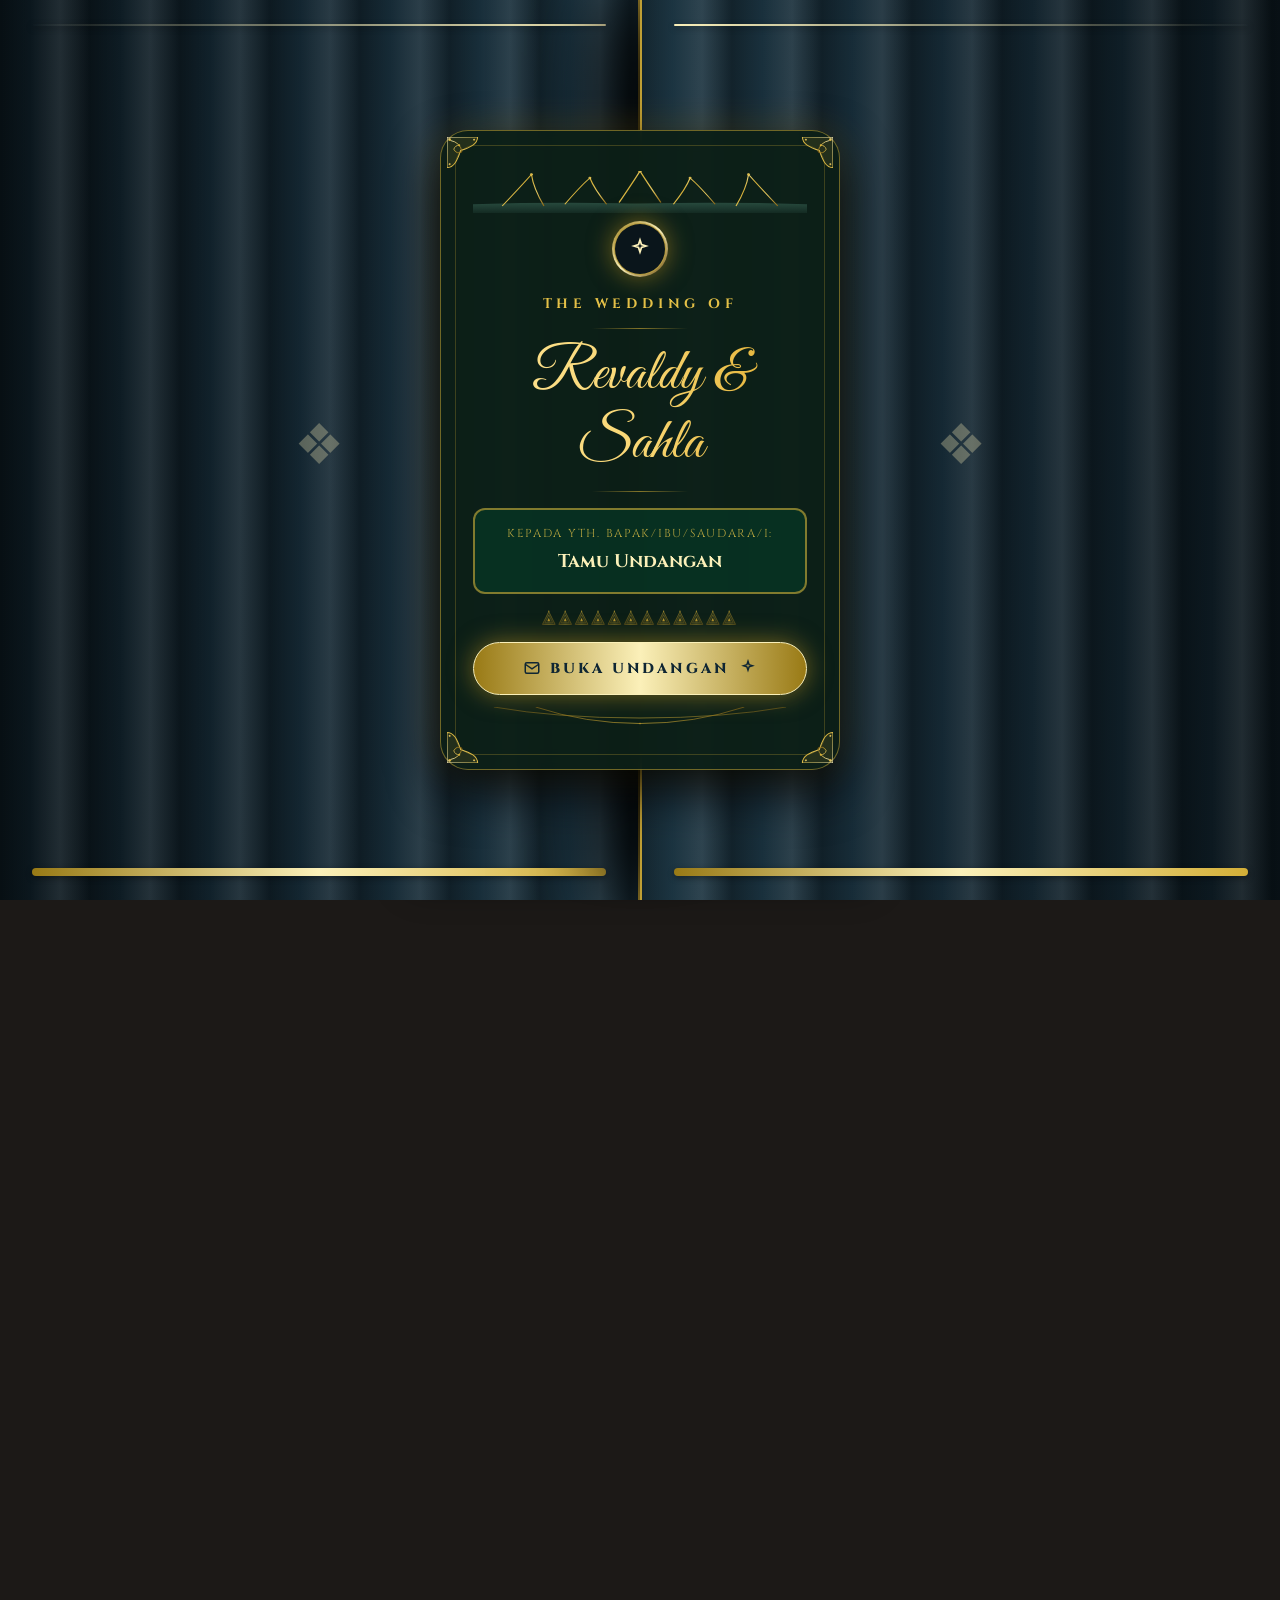
==== commit b2852e00: "Remove Love Story and Gallery sections from Revaldy & Sahla's page Drops #cerita and #galeri (and th" ====
--- a/revaldy-sahla/index.html
+++ b/revaldy-sahla/index.html
@@ -170,7 +170,7 @@
           <span class="wood-photo-frame__corner wood-photo-frame__corner--bl"></span>
           <span class="wood-photo-frame__corner wood-photo-frame__corner--br"></span>
           <div class="wood-photo-frame__inner">
-            <img src="images/groom.svg" alt="Revaldy" />
+            <img src="images/groom.jpg" alt="Revaldy" />
           </div>
         </div>
 
@@ -216,7 +216,7 @@
           <span class="wood-photo-frame__corner wood-photo-frame__corner--bl"></span>
           <span class="wood-photo-frame__corner wood-photo-frame__corner--br"></span>
           <div class="wood-photo-frame__inner">
-            <img src="images/bride.svg" alt="Sahla" />
+            <img src="images/bride.jpg" alt="Sahla" />
           </div>
         </div>
 
@@ -389,105 +389,6 @@
       </div>
     </section>
 
-    <!-- 6. Kisah Cinta -->
-    <section class="section" id="cerita">
-      <div class="section-header reveal">
-        <div class="section-divider">
-          <span class="section-divider__line"></span>
-          <span class="section-divider__motif"></span>
-          <span class="section-divider__line section-divider__line--right"></span>
-        </div>
-        <span class="dark-divider__title">Kisah Cinta Kami</span>
-        <span class="dark-divider__subtitle">Perjalanan Kasih Menuju Ikatan Janji Suci Pernikahan</span>
-      </div>
-
-      <div class="love-story-v2" id="loveStory">
-        <div class="love-story-v2__rail">
-          <div class="love-story-v2__rail-fill" id="loveStoryRailFill"></div>
-        </div>
-
-        <div class="love-story-v2__item deco-card reveal reveal--right reveal-delay-1">
-          <span class="deco-corner deco-corner--bl"></span>
-          <span class="deco-corner deco-corner--br"></span>
-          <span class="love-story-v2__node">
-            <svg viewBox="0 0 24 24" fill="currentColor"><path d="M12 21s-7-4.5-9.5-9A5.5 5.5 0 0112 5a5.5 5.5 0 019.5 7c-2.5 4.5-9.5 9-9.5 9z"/></svg>
-          </span>
-          <div class="love-story-v2__photo-wrap">
-            <img src="images/love-1.svg" alt="Pertemuan Pertama" />
-            <span class="love-story-v2__tag">Pertemuan Pertama</span>
-            <span class="love-story-v2__year">Menyusul</span>
-          </div>
-          <div class="love-story-v2__meta">
-            <span><svg viewBox="0 0 24 24" fill="none" stroke="currentColor" stroke-width="2"><rect x="3" y="4" width="18" height="18" rx="2"/><path d="M3 10h18M8 2v4M16 2v4"/></svg>Tanggal menyusul</span>
-            <span><svg viewBox="0 0 24 24" fill="none" stroke="currentColor" stroke-width="2"><path d="M21 10c0 6-9 12-9 12s-9-6-9-12a9 9 0 0118 0z"/><circle cx="12" cy="10" r="3"/></svg>Lokasi menyusul</span>
-          </div>
-          <h4 class="love-story__title">Pertemuan Pertama</h4>
-          <p class="love-story__desc">Ceritakan bagaimana kalian pertama kali bertemu di sini.</p>
-        </div>
-
-        <div class="love-story-v2__item deco-card reveal reveal--right reveal-delay-2">
-          <span class="deco-corner deco-corner--bl"></span>
-          <span class="deco-corner deco-corner--br"></span>
-          <span class="love-story-v2__node">
-            <svg viewBox="0 0 24 24" fill="currentColor"><path d="M12 21s-7-4.5-9.5-9A5.5 5.5 0 0112 5a5.5 5.5 0 019.5 7c-2.5 4.5-9.5 9-9.5 9z"/></svg>
-          </span>
-          <div class="love-story-v2__photo-wrap">
-            <img src="images/love-2.svg" alt="Hari Lamaran" />
-            <span class="love-story-v2__tag">Hari Lamaran</span>
-            <span class="love-story-v2__year">Menyusul</span>
-          </div>
-          <div class="love-story-v2__meta">
-            <span><svg viewBox="0 0 24 24" fill="none" stroke="currentColor" stroke-width="2"><rect x="3" y="4" width="18" height="18" rx="2"/><path d="M3 10h18M8 2v4M16 2v4"/></svg>Tanggal menyusul</span>
-            <span><svg viewBox="0 0 24 24" fill="none" stroke="currentColor" stroke-width="2"><path d="M21 10c0 6-9 12-9 12s-9-6-9-12a9 9 0 0118 0z"/><circle cx="12" cy="10" r="3"/></svg>Lokasi menyusul</span>
-          </div>
-          <h4 class="love-story__title">Hari Lamaran</h4>
-          <p class="love-story__desc">Ceritakan momen lamaran atau keputusan untuk melangkah lebih serius.</p>
-        </div>
-
-        <div class="love-story-v2__item deco-card reveal reveal--right reveal-delay-3">
-          <span class="deco-corner deco-corner--bl"></span>
-          <span class="deco-corner deco-corner--br"></span>
-          <span class="love-story-v2__node love-story-v2__node--final">
-            <svg viewBox="0 0 24 24" fill="none" stroke="currentColor" stroke-width="2"><path d="M12 3l1.5 4.5L18 9l-4.5 1.5L12 15l-1.5-4.5L6 9l4.5-1.5z"/></svg>
-          </span>
-          <div class="love-story-v2__photo-wrap">
-            <img src="images/couple-hero.svg" alt="Menuju Pernikahan" />
-            <span class="love-story-v2__tag">Menuju Pernikahan</span>
-            <span class="love-story-v2__year">2026</span>
-          </div>
-          <div class="love-story-v2__meta">
-            <span><svg viewBox="0 0 24 24" fill="none" stroke="currentColor" stroke-width="2"><rect x="3" y="4" width="18" height="18" rx="2"/><path d="M3 10h18M8 2v4M16 2v4"/></svg>Tanggal menyusul</span>
-            <span><svg viewBox="0 0 24 24" fill="none" stroke="currentColor" stroke-width="2"><path d="M21 10c0 6-9 12-9 12s-9-6-9-12a9 9 0 0118 0z"/><circle cx="12" cy="10" r="3"/></svg>Lokasi menyusul</span>
-          </div>
-          <h4 class="love-story__title">Menuju Ikatan Suci Pernikahan</h4>
-          <p class="love-story__desc">Doakan agar perjalanan kami menuju hari bahagia berjalan lancar.</p>
-          <p class="love-story-v2__final-note">Menuju Ikatan Suci Pernikahan &bull; Tanggal menyusul</p>
-        </div>
-      </div>
-    </section>
-
-    <!-- 7. Galeri -->
-    <section class="section" id="galeri">
-      <div class="section-header reveal">
-        <p class="section-header__eyebrow">Dokumentasi</p>
-        <h2 class="section-header__title">Galeri Foto</h2>
-        <div class="section-divider">
-          <span class="section-divider__line"></span>
-          <span class="section-divider__motif"></span>
-          <span class="section-divider__line section-divider__line--right"></span>
-        </div>
-      </div>
-
-      <div class="gallery-grid" id="galleryGrid">
-        <img class="reveal reveal-delay-1" src="images/gallery-1.svg" alt="Foto 1" />
-        <img class="reveal reveal-delay-2" src="images/gallery-2.svg" alt="Foto 2" />
-        <img class="reveal reveal-delay-3" src="images/gallery-3.svg" alt="Foto 3" />
-        <img class="reveal reveal-delay-4" src="images/gallery-4.svg" alt="Foto 4" />
-        <img class="reveal reveal-delay-5" src="images/gallery-5.svg" alt="Foto 5" />
-        <img class="reveal reveal-delay-6" src="images/gallery-6.svg" alt="Foto 6" />
-      </div>
-    </section>
-
     <!-- 8. Amplop Digital -->
     <section class="section" id="kado">
       <div class="section-header reveal">
@@ -580,11 +481,6 @@
 
   </main>
 
-  <!-- Lightbox -->
-  <div class="lightbox" id="lightboxModal">
-    <img id="lightboxImg" src="" alt="Pratinjau galeri" />
-  </div>
-
   <!-- Floating section nav -->
   <nav class="floating-nav" id="floatingNav" aria-label="Navigasi bagian undangan">
     <div class="floating-nav__bar">
@@ -609,12 +505,6 @@
       <button type="button" class="floating-nav__btn" data-nav-target="adab" aria-label="Adab Walimah">
         <svg viewBox="0 0 24 24" fill="none" stroke="currentColor" stroke-width="2"><path d="M4 20h16"/><path d="M6 20v-6a6 6 0 0112 0v6"/><path d="M12 8V4"/><circle cx="12" cy="3" r="1" fill="currentColor" stroke="none"/></svg>
       </button>
-      <button type="button" class="floating-nav__btn" data-nav-target="cerita" aria-label="Cerita Cinta">
-        <svg viewBox="0 0 24 24" fill="none" stroke="currentColor" stroke-width="2"><path d="M20.8 4.6a5.5 5.5 0 00-7.8 0L12 5.6l-1-1a5.5 5.5 0 00-7.8 7.8l1 1L12 21l7.8-7.6 1-1a5.5 5.5 0 000-7.8z"/></svg>
-      </button>
-      <button type="button" class="floating-nav__btn" data-nav-target="galeri" aria-label="Galeri">
-        <svg viewBox="0 0 24 24" fill="none" stroke="currentColor" stroke-width="2"><rect x="3" y="3" width="18" height="18" rx="2"/><circle cx="8.5" cy="8.5" r="1.5"/><path d="M21 15l-5-5L5 21"/></svg>
-      </button>
       <button type="button" class="floating-nav__btn" data-nav-target="rsvp" aria-label="RSVP">
         <svg viewBox="0 0 24 24" fill="none" stroke="currentColor" stroke-width="2"><path d="M22 2L11 13M22 2l-7 20-4-9-9-4z"/></svg>
       </button>
--- a/revaldy-sahla/style.css
+++ b/revaldy-sahla/style.css
@@ -1085,118 +1085,6 @@
   height: 16px;
 }
 
-/* Love story --------------------------------------------------------------------- */
-
-.love-story {
-  display: flex;
-  flex-direction: column;
-  gap: 1.5rem;
-}
-
-.love-story__item {
-  background: rgba(255, 255, 255, 0.95);
-  backdrop-filter: blur(8px);
-  border-radius: 20px;
-  padding: 1.5rem;
-  border: 1px solid #ece6d5;
-  box-shadow: 0 8px 20px rgba(15, 38, 51, 0.06);
-  display: flex;
-  flex-direction: column;
-  gap: 1.25rem;
-  align-items: center;
-}
-
-@media (min-width: 640px) {
-  .love-story__item {
-    flex-direction: row;
-  }
-}
-
-.love-story__photo {
-  width: 100%;
-  height: 180px;
-  border-radius: 14px;
-  object-fit: cover;
-  flex-shrink: 0;
-}
-
-@media (min-width: 640px) {
-  .love-story__photo {
-    width: 11rem;
-  }
-}
-
-.love-story__meta {
-  font-family: var(--font-cinzel);
-  font-size: 0.72rem;
-  font-weight: 700;
-  letter-spacing: 0.1em;
-  text-transform: uppercase;
-  color: var(--gold-dark);
-}
-
-.love-story__title {
-  font-family: var(--font-cinzel);
-  font-size: 1.2rem;
-  font-weight: 700;
-  color: var(--green);
-  margin: 0.3em 0 0.4em;
-}
-
-.love-story__desc {
-  font-size: 0.85rem;
-  color: var(--text-light);
-  margin: 0;
-  line-height: 1.6;
-}
-
-/* Gallery ------------------------------------------------------------------------- */
-
-.gallery-grid {
-  display: grid;
-  grid-template-columns: repeat(2, 1fr);
-  gap: 1rem;
-}
-
-@media (min-width: 700px) {
-  .gallery-grid {
-    grid-template-columns: repeat(3, 1fr);
-  }
-}
-
-.gallery-grid img {
-  width: 100%;
-  height: 16rem;
-  object-fit: cover;
-  border-radius: 18px;
-  cursor: pointer;
-  box-shadow: 0 8px 20px rgba(15, 38, 51, 0.1);
-  transition: transform 300ms ease;
-}
-.gallery-grid img:hover {
-  transform: scale(1.04);
-}
-
-.lightbox {
-  position: fixed;
-  inset: 0;
-  z-index: 60;
-  background: rgba(0, 0, 0, 0.92);
-  display: none;
-  align-items: center;
-  justify-content: center;
-  padding: 1.5rem;
-}
-.lightbox.is-open {
-  display: flex;
-}
-.lightbox img {
-  max-width: 100%;
-  max-height: 88vh;
-  border-radius: 16px;
-  box-shadow: 0 20px 60px rgba(0, 0, 0, 0.6);
-}
-
 /* Gift / amplop digital ------------------------------------------------------------- */
 
 .gift-intro {
@@ -1618,44 +1506,6 @@
   flex-shrink: 0;
   background: url("images/ornaments/motif-saik.svg") no-repeat center / contain;
   filter: drop-shadow(0 2px 6px rgba(0, 0, 0, 0.5));
-}
-
-/* Dark pill title/subtitle badges (MinangSectionDivider port, used by Love Story) ---- */
-
-.dark-divider__title {
-  display: inline-block;
-  margin: 0.9rem auto 0;
-  padding: 0.5rem 1.4rem;
-  border-radius: 999px;
-  background: rgba(10, 31, 23, 0.85);
-  border: 1px solid rgba(252, 211, 77, 0.6);
-  box-shadow: 0 4px 16px rgba(0, 0, 0, 0.4);
-  backdrop-filter: blur(6px);
-  font-family: var(--font-cinzel);
-  font-size: 0.85rem;
-  font-weight: 800;
-  letter-spacing: 0.2em;
-  text-transform: uppercase;
-  color: #fcd34d;
-  text-shadow: 0 2px 4px rgba(0, 0, 0, 0.8);
-}
-
-.dark-divider__subtitle {
-  display: block;
-  max-width: 28rem;
-  margin: 0.65rem auto 0;
-  padding: 0.4rem 1rem;
-  border-radius: 12px;
-  background: rgba(10, 31, 23, 0.7);
-  border: 1px solid rgba(252, 211, 77, 0.2);
-  backdrop-filter: blur(4px);
-  box-shadow: 0 4px 12px rgba(0, 0, 0, 0.3);
-  font-family: var(--font-sans);
-  font-size: 0.85rem;
-  font-style: italic;
-  color: #fef3c7;
-  line-height: 1.4;
-  text-align: center;
 }
 
 /* Gonjong roof accents on the cover card ---------------------------------------------- */
@@ -1734,143 +1584,10 @@
   width: 100%;
   height: 100%;
   object-fit: cover;
-}
-
-/* Love story timeline (gold progress rail) --------------------------------------------- */
-
-.love-story-v2 {
-  position: relative;
-  margin-top: 2.5rem;
-  padding-left: clamp(2rem, 6vw, 3.5rem);
-}
-
-.love-story-v2__rail {
-  position: absolute;
-  top: 8px;
-  bottom: 16px;
-  left: clamp(0.75rem, 2vw, 1.5rem);
-  width: 6px;
-  border-radius: 999px;
-  background: rgba(212, 175, 55, 0.2);
-  overflow: hidden;
-}
-
-.love-story-v2__rail-fill {
-  width: 100%;
-  height: 0%;
-  background: linear-gradient(180deg, #b38822, #e5be3d, #1b2e3d);
-  box-shadow: 0 0 12px rgba(218, 165, 32, 0.8);
-  transition: height 200ms ease-out;
-}
-
-.love-story-v2__item {
-  position: relative;
-  margin-bottom: 2.5rem;
-  background: rgba(255, 255, 255, 0.95);
-  backdrop-filter: blur(8px);
-  border-radius: 24px;
-  padding: clamp(1.25rem, 4vw, 1.75rem);
-  border: 2px solid rgba(212, 175, 55, 0.6);
-  box-shadow: 0 15px 35px rgba(0, 0, 0, 0.25);
-}
-.love-story-v2__item:last-child {
-  margin-bottom: 0;
-}
-
-.love-story-v2__node {
-  position: absolute;
-  top: 1.5rem;
-  left: clamp(-2rem, -6vw, -3.5rem);
-  width: 30px;
-  height: 30px;
-  border-radius: 50%;
-  border: 2px solid var(--gold);
-  background: var(--green);
-  color: var(--gold-light);
-  display: flex;
-  align-items: center;
-  justify-content: center;
-  box-shadow: 0 4px 12px rgba(0, 0, 0, 0.4);
-  z-index: 1;
-}
-.love-story-v2__node svg {
-  width: 15px;
-  height: 15px;
-}
-.love-story-v2__node--final {
-  background: var(--gold-dark);
-  border-color: var(--gold-light);
-}
-
-.love-story-v2__photo-wrap {
-  position: relative;
-  height: 12rem;
-  border-radius: 16px;
-  overflow: hidden;
-  margin-bottom: 1rem;
-  border: 1px solid rgba(212, 175, 55, 0.5);
-}
-.love-story-v2__photo-wrap img {
-  width: 100%;
-  height: 100%;
-  object-fit: cover;
-}
-.love-story-v2__tag {
-  position: absolute;
-  top: 0.7rem;
-  left: 0.7rem;
-  padding: 0.25rem 0.75rem;
-  border-radius: 999px;
-  background: rgba(255, 255, 255, 0.92);
-  color: var(--green);
-  font-family: var(--font-cinzel);
-  font-size: 0.65rem;
-  font-weight: 700;
-  text-transform: uppercase;
-  letter-spacing: 0.08em;
-}
-.love-story-v2__year {
-  position: absolute;
-  bottom: 0.7rem;
-  right: 0.7rem;
-  padding: 0.25rem 0.75rem;
-  border-radius: 999px;
-  background: rgba(10, 31, 23, 0.9);
-  color: var(--gold-light);
-  font-family: var(--font-cinzel);
-  font-size: 0.72rem;
-  font-weight: 700;
-}
-
-.love-story-v2__meta {
-  display: flex;
-  flex-direction: column;
-  gap: 0.35rem;
-  font-family: var(--font-cinzel);
-  font-size: 0.72rem;
-  font-weight: 700;
-  color: var(--gold-dark);
-  margin-bottom: 0.5rem;
-}
-.love-story-v2__meta span:last-child {
-  color: #384f5b;
-}
-.love-story-v2__meta svg {
-  width: 13px;
-  height: 13px;
-  vertical-align: -2px;
-  margin-right: 0.2em;
-}
-
-.love-story-v2__final-note {
-  margin-top: 1rem;
-  padding-top: 0.85rem;
-  border-top: 1px solid rgba(212, 175, 55, 0.3);
-  text-align: center;
-  font-family: var(--font-cinzel);
-  font-size: 0.75rem;
-  font-weight: 700;
-  color: var(--gold-dark);
+  /* Portrait photos are taller than the square frame, so cover crops
+     top+bottom evenly by default — that cuts into the peci/hijab. Anchor
+     near the top instead so the crop comes out of the shoulders/chest. */
+  object-position: center 12%;
 }
 
 /* Floating bottom nav ------------------------------------------------------------------ */
